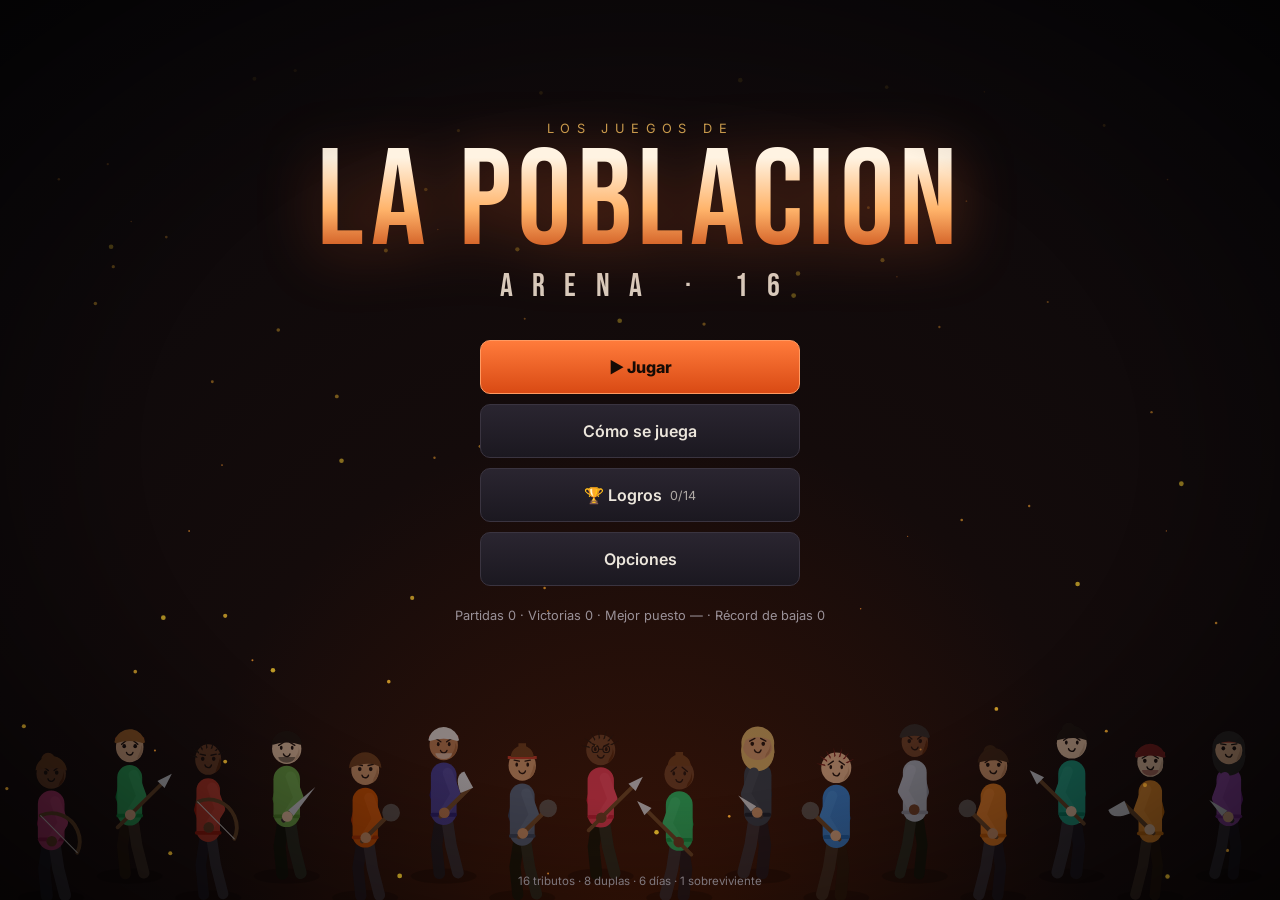
==== arena16-completo.html @ b7054931 "Globos de diálogo en combate, manchas en el piso, estadísticas de daño, ajuste de dificultad Co-Auth" ====
<!doctype html>
<html lang="es">
<head>
<meta charset="utf-8">
<meta name="viewport" content="width=device-width,initial-scale=1,maximum-scale=1,user-scalable=no">
<meta name="theme-color" content="#0b0a0d">
<title>La Población · Arena 16</title>
<link rel="preconnect" href="https://fonts.googleapis.com">
<link href="https://fonts.googleapis.com/css2?family=Bebas+Neue&family=Inter:wght@400;600;800&display=swap" rel="stylesheet">
<style>:root{--bg:#0b0a0d;--panel:#15131a;--panel2:#1d1a23;--line:#2c2833;--txt:#ece6dc;--mut:#9a9198;--ember:#ff6a2b;--gold:#e8b65a;--red:#e2403a;--green:#4ec27a;--blue:#4aa3ff;--purple:#a879ff;--r:14px}
*{box-sizing:border-box;margin:0;padding:0;-webkit-tap-highlight-color:transparent}
html,body{height:100%;background:var(--bg);color:var(--txt);font-family:Inter,system-ui,sans-serif;overflow:hidden;user-select:none}
#bg{position:fixed;inset:0;width:100%;height:100%;z-index:0}
#app{position:fixed;inset:0;z-index:1;overflow:auto}
body:after{content:"";position:fixed;inset:0;pointer-events:none;z-index:50;background:radial-gradient(ellipse at center,transparent 55%,rgba(0,0,0,.6));}
h1,h2,h3,.disp{font-family:"Bebas Neue",Impact,sans-serif;letter-spacing:.04em;font-weight:400}
button{font:inherit;color:var(--txt);cursor:pointer;border:0;background:none}
.btn{position:relative;display:inline-flex;align-items:center;justify-content:center;gap:.5em;padding:.85em 1.4em;border-radius:10px;background:linear-gradient(180deg,#2a2530,#1b1820);border:1px solid #3a3440;font-weight:600;transition:transform .12s,border-color .2s,background .2s,box-shadow .2s;color:var(--txt)}
.btn:hover{border-color:var(--ember);box-shadow:0 0 0 1px var(--ember) inset,0 6px 24px -8px rgba(255,106,43,.6);transform:translateY(-1px)}
.btn:active{transform:translateY(1px) scale(.98)}
.btn.primary{background:linear-gradient(180deg,#ff7b3b,#d94a14);border-color:#ff9a62;color:#160b05;font-weight:800}
.btn.primary:hover{box-shadow:0 8px 30px -6px rgba(255,106,43,.8)}
.btn.ghost{background:transparent}
.btn.danger{background:linear-gradient(180deg,#a0221d,#6b1210);border-color:#d0453f}
.btn:disabled{opacity:.35;pointer-events:none}
.btn small{opacity:.7;font-weight:400;font-size:.78em}
.screen{position:relative;z-index:1;min-height:100%;display:flex;flex-direction:column;align-items:center;justify-content:center;padding:24px 16px;animation:fadeIn .5s ease}
@keyframes fadeIn{from{opacity:0;transform:translateY(8px)}to{opacity:1;transform:none}}
@keyframes pop{0%{transform:scale(.6);opacity:0}70%{transform:scale(1.06)}100%{transform:scale(1);opacity:1}}
@keyframes pulse{0%,100%{opacity:1}50%{opacity:.45}}
@keyframes shake{0%,100%{transform:none}20%{transform:translate(-6px,3px)}40%{transform:translate(5px,-4px)}60%{transform:translate(-4px,2px)}80%{transform:translate(3px,-2px)}}
.shake{animation:shake .35s}
/* title */
.logo{text-align:center;margin-bottom:34px}
.logo .kicker{font-size:.8rem;letter-spacing:.5em;color:var(--gold);text-transform:uppercase;margin-bottom:10px;opacity:.85}
.logo h1{font-size:clamp(3.4rem,13vw,8.5rem);line-height:.85;background:linear-gradient(180deg,#fff3e2 10%,#ffb46b 55%,#c2410c);-webkit-background-clip:text;background-clip:text;color:transparent;filter:drop-shadow(0 6px 30px rgba(255,106,43,.35))}
.logo .sub{font-family:"Bebas Neue";font-size:clamp(1.3rem,4vw,2rem);letter-spacing:.6em;color:#d8cbbd;margin-top:6px;padding-left:.6em}
.menu{display:flex;flex-direction:column;gap:10px;width:min(320px,100%)}
.menu .btn{width:100%;padding:1em}
.foot{position:fixed;bottom:12px;left:0;right:0;text-align:center;font-size:.72rem;color:var(--mut);z-index:2;pointer-events:none}
/* panels */
.card{background:linear-gradient(180deg,rgba(29,26,35,.94),rgba(17,15,21,.96));border:1px solid var(--line);border-radius:var(--r);box-shadow:0 20px 60px -20px #000}
.wrap{width:min(1180px,100%)}
.title-row{display:flex;align-items:end;justify-content:space-between;gap:12px;flex-wrap:wrap;margin-bottom:16px}
.title-row h2{font-size:clamp(2rem,6vw,3.2rem);line-height:1}
.mut{color:var(--mut)}
.tag{display:inline-block;font-size:.7rem;font-weight:800;letter-spacing:.08em;text-transform:uppercase;padding:.25em .6em;border-radius:6px;background:#2a2430;color:var(--gold)}
/* select grid */
.grid16{display:grid;grid-template-columns:repeat(auto-fill,minmax(118px,1fr));gap:10px}
.tcard{position:relative;padding:10px 8px 10px;border-radius:12px;background:var(--panel);border:1px solid var(--line);text-align:center;transition:.2s;cursor:pointer}
.tcard img{width:84px;height:84px;display:block;margin:0 auto 6px;border-radius:50%;background:#0f0d12;border:2px solid #2d2833}
.tcard .nm{font-family:"Bebas Neue";font-size:1.45rem;letter-spacing:.06em;line-height:1}
.tcard .pk{font-size:.68rem;color:var(--mut);margin-top:2px}
.tcard:hover{border-color:#5a4f63;transform:translateY(-2px)}
.tcard.sel{border-color:var(--ember);box-shadow:0 0 0 2px var(--ember),0 10px 30px -10px var(--ember)}
.tcard.sel img{border-color:var(--ember)}
.tcard.comp{border-color:var(--blue);box-shadow:0 0 0 2px var(--blue)}
.tcard.comp img{border-color:var(--blue)}
.tcard .badge{position:absolute;top:6px;left:6px;font-size:.6rem;font-weight:800;padding:.2em .5em;border-radius:5px}
.detail{display:grid;grid-template-columns:120px 1fr;gap:16px;padding:16px;align-items:center}
.detail img{width:120px;height:120px;border-radius:16px;background:#0f0d12}
.stat{display:grid;grid-template-columns:62px 1fr 22px;align-items:center;gap:8px;font-size:.75rem;margin:3px 0}
.stat .bar{height:7px;border-radius:4px;background:#26212b;overflow:hidden}
.stat .bar i{display:block;height:100%;background:linear-gradient(90deg,var(--ember),var(--gold));border-radius:4px}
.selbar{position:sticky;bottom:0;margin-top:16px;padding:12px;display:flex;gap:10px;align-items:center;justify-content:space-between;flex-wrap:wrap}
/* draw */
.pairs{display:grid;grid-template-columns:repeat(auto-fill,minmax(210px,1fr));gap:12px}
.pair{display:flex;align-items:center;gap:10px;padding:12px;border-radius:12px;background:var(--panel);border:1px solid var(--line);animation:pop .45s both}
.pair img{width:48px;height:48px;border-radius:50%}
.pair .dn{font-family:"Bebas Neue";font-size:1.1rem;color:var(--gold);letter-spacing:.1em}
.pair.me{border-color:var(--ember);box-shadow:0 0 30px -10px var(--ember)}
/* hud */
.game{display:grid;grid-template-columns:1fr 360px;grid-template-rows:auto 1fr;gap:12px;padding:12px;height:100%;max-width:1400px;margin:0 auto}
.topbar{grid-column:1/-1;display:flex;align-items:center;gap:14px;padding:10px 16px;flex-wrap:wrap}
.topbar .day{font-family:"Bebas Neue";font-size:2rem;line-height:1}
.topbar .ph{font-size:.8rem;color:var(--gold);letter-spacing:.2em;text-transform:uppercase}
.chip{display:flex;align-items:center;gap:6px;padding:6px 10px;border-radius:999px;background:#211d26;border:1px solid var(--line);font-size:.82rem;font-weight:600}
.spacer{flex:1}
.mapwrap{position:relative;min-height:320px;overflow:hidden;padding:0}
.mapwrap canvas{width:100%;height:100%;display:block}
.side{display:flex;flex-direction:column;gap:12px;min-height:0;overflow:auto}
.who{display:grid;grid-template-columns:56px 1fr;gap:10px;padding:10px;align-items:center}
.who img{width:56px;height:56px;border-radius:12px;background:#0f0d12}
.who .n{font-family:"Bebas Neue";font-size:1.35rem;line-height:1;display:flex;gap:8px;align-items:center}
.meter{height:8px;border-radius:5px;background:#26212b;overflow:hidden;margin-top:5px;position:relative}
.meter i{display:block;height:100%;transition:width .5s}
.meter.hp i{background:linear-gradient(90deg,#c62b25,#ff5d4a)}
.meter.hu i{background:linear-gradient(90deg,#b07a16,#ffc94a)}
.meter.lo i{background:linear-gradient(90deg,#2266aa,#5ab8ff)}
.ml{display:flex;justify-content:space-between;font-size:.66rem;color:var(--mut);margin-top:4px}
.dead{filter:grayscale(1);opacity:.55}
.inv{display:grid;grid-template-columns:repeat(4,1fr);gap:6px;padding:10px}
.slot{aspect-ratio:1;border-radius:10px;background:#1a171f;border:1px dashed #332d39;display:flex;align-items:center;justify-content:center;font-size:1.5rem;position:relative;cursor:pointer;transition:.15s}
.slot.f{border-style:solid;border-color:#3c3444;background:#221e28}
.slot.f:hover{border-color:var(--gold)}
.slot .q{position:absolute;bottom:2px;right:5px;font-size:.6rem;font-weight:800}
.acts{display:grid;grid-template-columns:1fr 1fr;gap:8px;padding:10px}
.acts .btn{padding:.75em .5em;flex-direction:column;gap:2px;font-size:.88rem}
.acts .btn .ic{font-size:1.25rem}
.log{padding:10px 12px;font-size:.8rem;line-height:1.5;max-height:200px;overflow:auto}
.log p{padding:3px 0;border-bottom:1px solid #221e27;animation:fadeIn .4s}
.log b{color:var(--gold)}
.log .k{color:var(--red)}
.sectitle{font-size:.68rem;font-weight:800;letter-spacing:.14em;text-transform:uppercase;color:var(--mut);padding:10px 12px 0}
/* modal */
.modal{position:fixed;inset:0;z-index:30;display:flex;align-items:center;justify-content:center;padding:16px;background:rgba(5,4,7,.72);backdrop-filter:blur(4px);animation:fadeIn .25s}
.scene{width:min(620px,100%);max-height:100%;overflow:auto;animation:pop .35s}
.scene canvas{width:100%;height:170px;display:block;border-radius:var(--r) var(--r) 0 0}
.scene .bd{padding:18px 20px 20px}
.scene h3{font-size:2rem;line-height:1;margin-bottom:8px}
.scene p{line-height:1.6;color:#d9d0c6;margin-bottom:12px}
.opts{display:flex;flex-direction:column;gap:8px;margin-top:6px}
.opts .btn{justify-content:space-between;text-align:left;width:100%}
.res{padding:12px 14px;border-radius:10px;background:#0f0d12;border-left:3px solid var(--gold);margin:6px 0 12px;line-height:1.55}
.res.bad{border-color:var(--red)}.res.good{border-color:var(--green)}
/* combat */
.combat{position:fixed;inset:0;z-index:20;display:flex;flex-direction:column;background:#000}
.combat canvas{flex:1;width:100%;min-height:0;display:block}
.cbar{padding:10px 12px 14px;background:linear-gradient(180deg,#120f16,#0a090c);border-top:1px solid var(--line)}
.cbar .row{display:flex;gap:8px;flex-wrap:wrap;justify-content:center}
.cbar .btn{min-width:108px;flex-direction:column;gap:1px;padding:.6em .8em}
.cbar .btn .ic{font-size:1.15rem}
.cmsg{text-align:center;min-height:1.5em;font-size:.95rem;margin-bottom:8px;color:#e8dccf}
.targets{display:flex;gap:6px;justify-content:center;margin-bottom:8px;flex-wrap:wrap}
.targets .btn{min-width:0;padding:.4em .9em;flex-direction:row;font-size:.8rem}
.targets .btn.on{border-color:var(--red);box-shadow:0 0 0 1px var(--red) inset}
/* night */
.night{text-align:center}
.night h2{font-size:clamp(2.4rem,8vw,4.5rem)}
.fallen{display:flex;flex-wrap:wrap;gap:16px;justify-content:center;margin:26px 0}
.fallen div{animation:pop .6s both;text-align:center}
.fallen img{width:92px;height:92px;border-radius:50%;filter:grayscale(.9) brightness(1.1) drop-shadow(0 0 18px rgba(170,200,255,.55));opacity:.92}
.fallen span{display:block;font-family:"Bebas Neue";font-size:1.3rem;letter-spacing:.1em;margin-top:4px;color:#cdd8ff}
/* end */
.endbig{font-size:clamp(3rem,12vw,7rem);line-height:.9;text-align:center}
.stats{display:grid;grid-template-columns:repeat(auto-fit,minmax(130px,1fr));gap:10px;margin:20px 0}
.stats div{padding:14px;border-radius:12px;background:var(--panel);border:1px solid var(--line);text-align:center}
.stats b{display:block;font-family:"Bebas Neue";font-size:2.2rem;line-height:1;color:var(--gold)}
.stats span{font-size:.72rem;color:var(--mut);text-transform:uppercase;letter-spacing:.1em}
.timeline{max-height:220px;overflow:auto;padding:12px 16px;font-size:.85rem;line-height:1.6}
#toast{position:fixed;left:50%;top:18px;transform:translateX(-50%);z-index:60;display:flex;flex-direction:column;gap:6px;align-items:center;pointer-events:none}
#toast div{padding:10px 16px;border-radius:10px;background:#1f1b24;border:1px solid var(--gold);font-size:.88rem;font-weight:600;animation:pop .3s;box-shadow:0 10px 40px -10px #000}
#fx-flash{position:fixed;inset:0;pointer-events:none;z-index:55;background:#fff;opacity:0;transition:opacity .4s}
.range{width:100%;accent-color:var(--ember)}
.opt-row{display:flex;justify-content:space-between;align-items:center;gap:12px;padding:10px 0;border-bottom:1px solid var(--line)}
.howto{line-height:1.65;color:#d6ccc2;font-size:.92rem}
.howto h3{color:var(--gold);font-size:1.4rem;margin:14px 0 4px}
.tip{position:fixed;z-index:70;max-width:240px;padding:9px 11px;border-radius:9px;background:#0d0b10;border:1px solid #3d3545;font-size:.78rem;line-height:1.45;pointer-events:none}
@media (max-width:900px){
 html,body{overflow:auto}
 .game{grid-template-columns:1fr;grid-template-rows:auto auto auto;height:auto}
 .mapwrap{height:52vh;min-height:280px}
 .side{overflow:visible}
 .detail{grid-template-columns:84px 1fr}.detail img{width:84px;height:84px}
 .grid16{grid-template-columns:repeat(4,1fr);gap:6px}
 .tcard{padding:6px 2px}.tcard img{width:58px;height:58px}.tcard .nm{font-size:1.1rem}.tcard .pk{display:none}
 .cbar .row{flex-wrap:nowrap;gap:5px}.cbar .btn{min-width:0;flex:1;font-size:.7rem;padding:.55em .2em}.cbar .btn small{font-size:.62rem}
}

.vs{position:absolute;inset:0;display:flex;align-items:center;justify-content:center;gap:4vw;background:radial-gradient(ellipse,rgba(60,10,0,.85),rgba(0,0,0,.92));z-index:5;transition:opacity .45s}
.vs.out{opacity:0}
.vs-side{display:flex;gap:10px}.vs-side img{width:clamp(70px,14vw,150px);height:clamp(70px,14vw,150px);border-radius:50%;border:4px solid var(--gold);box-shadow:0 0 40px -6px var(--ember)}
.vs-side.r img{border-color:var(--red)}
.vs-side.l{animation:slideL .5s cubic-bezier(.2,1.4,.4,1) both}.vs-side.r{animation:slideR .5s cubic-bezier(.2,1.4,.4,1) both}
.vs-mid{font-size:clamp(2.4rem,9vw,6rem);color:#fff;text-shadow:0 0 30px var(--ember);animation:pop .5s .2s both;text-align:center;line-height:.9}
@keyframes slideL{from{transform:translateX(-60vw)}to{transform:none}}@keyframes slideR{from{transform:translateX(60vw)}to{transform:none}}
#lineup{position:fixed;left:0;right:0;bottom:0;width:100%;height:24vh;pointer-events:none;z-index:0;opacity:.55}
.achs{display:grid;grid-template-columns:repeat(auto-fill,minmax(220px,1fr));gap:10px}
.ach{display:flex;gap:10px;align-items:center;padding:12px;border-radius:12px;background:var(--panel);border:1px solid var(--line)}
.ach .i{font-size:1.8rem}.ach.off{opacity:.38;filter:grayscale(1)}
@media (max-width:900px){.vs{flex-direction:column;gap:12px}}

.w{opacity:0;animation:wIn .35s forwards;display:inline-block}
@keyframes wIn{from{opacity:0;transform:translateY(4px);filter:blur(3px)}to{opacity:1;transform:none;filter:none}}
</style>
</head>
<body>
<canvas id="bg"></canvas>
<div id="app"></div>
<div id="toast"></div>
<div id="fx-flash"></div>
<script>// ===== Audio: todo sintetizado con WebAudio =====
const Snd = (() => {
  let ac, master, musG, sfxG, noiseBuf, mode = 'none', timer, step = 0, nextT = 0;
  const vol = { music: 0.5, sfx: 0.8 };
  function init() {
    if (ac) { if (ac.state === 'suspended') ac.resume(); return; }
    try { ac = new (window.AudioContext || window.webkitAudioContext)(); } catch (e) { return; }
    master = ac.createGain(); master.gain.value = 0.9;
    const comp = ac.createDynamicsCompressor(); master.connect(comp); comp.connect(ac.destination);
    musG = ac.createGain(); sfxG = ac.createGain(); musG.connect(master); sfxG.connect(master);
    setVol(vol.music, vol.sfx);
    noiseBuf = ac.createBuffer(1, ac.sampleRate * 1.5, ac.sampleRate);
    const d = noiseBuf.getChannelData(0); for (let i = 0; i < d.length; i++) d[i] = Math.random() * 2 - 1;
    timer = setInterval(sched, 60);
  }
  function setVol(m, s) { vol.music = m; vol.sfx = s; if (musG) { musG.gain.value = m * 0.55; sfxG.gain.value = s; } }
  function env(g, t, a, d, peak) { g.gain.setValueAtTime(0.0001, t); g.gain.exponentialRampToValueAtTime(peak, t + a); g.gain.exponentialRampToValueAtTime(0.0001, t + a + d); }
  function osc(type, f, t, a, d, peak, dest, fEnd) {
    const o = ac.createOscillator(), g = ac.createGain(); o.type = type; o.frequency.setValueAtTime(f, t);
    if (fEnd) o.frequency.exponentialRampToValueAtTime(fEnd, t + a + d);
    env(g, t, a, d, peak); o.connect(g); g.connect(dest || sfxG); o.start(t); o.stop(t + a + d + 0.05);
  }
  function noise(t, d, peak, ftype, f, dest, q) {
    const s = ac.createBufferSource(), g = ac.createGain(), fl = ac.createBiquadFilter();
    s.buffer = noiseBuf; fl.type = ftype || 'lowpass'; fl.frequency.value = f || 1200; fl.Q.value = q || 1;
    env(g, t, 0.005, d, peak); s.connect(fl); fl.connect(g); g.connect(dest || sfxG); s.start(t); s.stop(t + d + 0.1);
  }
  const fx = {
    click: t => osc('triangle', 660, t, .002, .06, .15),
    hover: t => osc('sine', 980, t, .002, .03, .04),
    swing: t => noise(t, .16, .35, 'bandpass', 1800, 0, 2),
    hit: t => { noise(t, .12, .7, 'lowpass', 900); osc('square', 140, t, .002, .12, .25, 0, 50); },
    crit: t => { noise(t, .2, .9, 'lowpass', 1400); osc('sawtooth', 220, t, .002, .25, .3, 0, 40); osc('triangle', 1300, t + .02, .002, .2, .15, 0, 600); },
    miss: t => noise(t, .2, .18, 'highpass', 3000),
    block: t => { osc('square', 900, t, .001, .1, .15, 0, 500); osc('triangle', 1800, t, .001, .2, .08); },
    throwk: t => noise(t, .25, .3, 'bandpass', 2600, 0, 6),
    heal: t => [523, 659, 784, 1046].forEach((f, i) => osc('sine', f, t + i * .07, .01, .3, .14)),
    pick: t => [880, 1320].forEach((f, i) => osc('triangle', f, t + i * .06, .005, .12, .14)),
    bad: t => [300, 220].forEach((f, i) => osc('sawtooth', f, t + i * .12, .01, .25, .1)),
    cannon: t => { noise(t, 1.6, 1, 'lowpass', 220); osc('sine', 70, t, .005, 1.4, .9, 0, 28); },
    gong: t => [110, 165, 221, 330].forEach(f => osc('sine', f, t, .01, 3, .18)),
    step: t => noise(t, .07, .18, 'lowpass', 500),
    smoke: t => noise(t, 1, .4, 'bandpass', 700, 0, .5),
    betray: t => { [440, 415, 392, 370].forEach((f, i) => osc('sawtooth', f, t + i * .18, .02, .4, .09)); noise(t, .5, .3, 'lowpass', 300); },
    win: t => [392, 494, 587, 784, 988].forEach((f, i) => osc('triangle', f, t + i * .12, .01, .7, .16)),
    lose: t => [392, 349, 311, 262].forEach((f, i) => osc('triangle', f, t + i * .25, .02, .8, .14)),
    drop: t => { osc('sine', 1200, t, .01, .9, .1, 0, 300); setTimeout(() => play('pick'), 900); },
    tick: t => osc('square', 1500, t, .001, .03, .05),
    death: t => { osc('sawtooth', 300, t, .01, .9, .2, 0, 40); noise(t, .6, .3, 'lowpass', 400); },
  };
  function play(n) { if (!ac || !fx[n]) return; try { fx[n](ac.currentTime + 0.01); } catch (e) {} }
  // --- música generativa ---
  const scales = { menu: [0, 3, 7, 10, 12, 15], map: [0, 2, 3, 7, 8, 12], combat: [0, 1, 3, 7, 8, 12] };
  function sched() {
    if (!ac || mode === 'none') return;
    const bpm = mode === 'combat' ? 128 : mode === 'menu' ? 70 : 84, spb = 60 / bpm / 2;
    if (nextT < ac.currentTime) nextT = ac.currentTime + 0.05;
    while (nextT < ac.currentTime + 0.25) {
      const t = nextT, s = step % 32, root = mode === 'combat' ? 55 : 49, sc = scales[mode] || scales.map, mf = n => root * Math.pow(2, n / 12);
      if (s % 16 === 0) { const ch = [0, 7, 12].map(n => mf(n + (step % 64 < 32 ? 0 : (mode === 'combat' ? -2 : 5)))); ch.forEach(f => { osc('sawtooth', f, t, 1.2, spb * 16, .045, musG); osc('sine', f / 2, t, .6, spb * 16, .07, musG); }); }
      if (mode === 'combat') {
        if (s % 4 === 0) { osc('sine', 120, t, .002, .25, .7, musG, 40); }
        if (s % 8 === 4) noise(t, .15, .35, 'bandpass', 1500, musG, 1);
        if (s % 2 === 1) noise(t, .04, .12, 'highpass', 7000, musG);
        if (s % 3 === 0) osc('square', mf(sc[(step * 5) % sc.length] + 12), t, .005, .12, .05, musG);
      } else if (mode === 'map') {
        if (s % 8 === 0) osc('sine', 90, t, .005, .5, .35, musG, 45);
        if (s % 16 === 10) noise(t, .25, .12, 'bandpass', 600, musG, 3);
        if (Math.random() < .22) osc('triangle', mf(sc[(Math.random() * sc.length) | 0] + 24), t, .02, .9, .035, musG);
      } else {
        if (Math.random() < .18) osc('sine', mf(sc[(Math.random() * sc.length) | 0] + 24), t, .05, 1.8, .04, musG);
        if (s === 0) osc('sine', 65, t, .01, 2.5, .25, musG, 50);
      }
      nextT += spb; step++;
    }
  }
  function music(m) { if (mode !== m) { mode = m; step = 0; } }
  return { init, play, music, setVol, vol };
})();

// ===== Datos: tributos, objetos, sectores =====
const PERKS = {
  tanque:   { n: 'Tanque', d: '+25 de vida máxima.' },
  halcon:   { n: 'Ojo de halcón', d: '+15% de probabilidad de crítico.' },
  carnicero:{ n: 'Carnicero', d: '+3 de daño en cada golpe.' },
  escurri:  { n: 'Escurridizo', d: '+15% de esquivar.' },
  cocinero: { n: 'Cocinero', d: 'La comida rinde el doble.' },
  medica:   { n: 'Médica', d: 'Botiquines y vendas curan +50%.' },
  carisma:  { n: 'Carisma', d: 'Ganás 50% más de audiencia.' },
  rastreo:  { n: 'Rastreadora', d: 'Ves cuántos tributos hay en los sectores vecinos.' },
  trampera: { n: 'Trampera', d: 'Empezás con una trampa y tus trampas pegan el doble.' },
  sigilo:   { n: 'Sigiloso', d: 'Te encuentran mucho menos y huir es más fácil.' },
  suerte:   { n: 'Suertudo', d: 'Mejor botín al explorar y en los patrocinios.' },
  estratega:{ n: 'Estratega', d: 'Siempre actuás primero en combate.' },
  berserk:  { n: 'Berserker', d: 'Con menos de 40% de vida pegás +50%.' },
  leal:     { n: 'Leal', d: 'Tu compañero confía más en vos: la lealtad casi no baja.' },
  resist:   { n: 'Resistente', d: 'El hambre baja a la mitad.' },
  arquero:  { n: 'Arquero', d: 'Empezás con un arco y apuntás mejor.' },
};
// fue, agi, ast, res (1-10)
const CHARS = [
  ['poto', 8, 4, 4, 9, 'tanque'], ['chani', 5, 7, 7, 5, 'halcon'], ['colo', 9, 5, 3, 7, 'carnicero'], ['nano', 4, 9, 6, 5, 'escurri'],
  ['tomba', 6, 5, 6, 7, 'cocinero'], ['macha', 4, 6, 8, 6, 'medica'], ['mema', 5, 6, 8, 5, 'carisma'], ['pola', 5, 7, 8, 5, 'rastreo'],
  ['appu', 6, 6, 7, 5, 'trampera'], ['chino', 5, 8, 7, 4, 'sigilo'], ['luqui', 5, 6, 6, 6, 'suerte'], ['ferna', 6, 6, 9, 4, 'estratega'],
  ['panti', 8, 6, 3, 6, 'berserk'], ['lucho', 6, 5, 6, 7, 'leal'], ['ledo', 6, 4, 5, 9, 'resist'], ['thiago', 5, 8, 6, 5, 'arquero'],
].map(([name, fue, agi, ast, res, perk], i) => ({ id: i, name, fue, agi, ast, res, perk }));

// objetos: w = arma (dmg bonus), c = consumible
const ITEMS = {
  cuchillo: { n: 'Cuchillo', ic: '🔪', w: 3, d: 'Arma rápida. +3 de daño.' },
  machete:  { n: 'Machete', ic: '🗡️', w: 5, d: 'Arma. +5 de daño.' },
  lanza:    { n: 'Lanza', ic: '🔱', w: 5, crit: 5, d: 'Arma. +5 de daño, +5% crítico.' },
  hacha:    { n: 'Hacha', ic: '🪓', w: 7, agi: -1, d: 'Arma pesada. +7 de daño, -1 agilidad.' },
  arco:     { n: 'Arco', ic: '🏹', w: 4, ranged: 1, d: 'Arma a distancia. +4 de daño y el primer golpe es gratis.' },
  maza:     { n: 'Maza', ic: '🔨', w: 6, stun: 1, d: 'Arma. +6 de daño y puede aturdir.' },
  botiquin: { n: 'Botiquín', ic: '🩹', c: 1, heal: 40, cmb: 1, map: 1, d: 'Cura 40 de vida.' },
  vendas:   { n: 'Vendas', ic: '🧻', c: 1, heal: 18, cmb: 1, map: 1, d: 'Cura 18 y frena el sangrado.' },
  racion:   { n: 'Ración', ic: '🥫', c: 1, food: 45, map: 1, d: 'Comida: +45 de saciedad y +6 de vida.' },
  agua:     { n: 'Agua', ic: '💧', c: 1, food: 20, map: 1, d: '+20 de saciedad y +2 de energía para el próximo combate.' },
  bayas:    { n: 'Bayas', ic: '🫐', c: 1, food: 25, map: 1, d: '+25 de saciedad. Algunas son venenosas...' },
  arroj:    { n: 'Cuchillo arrojadizo', ic: '🗡', c: 1, cmb: 1, d: 'Combate: 16 de daño a distancia, no se esquiva fácil.' },
  polvo:    { n: 'Polvo cegador', ic: '✨', c: 1, cmb: 1, d: 'Combate: ciega al enemigo 2 turnos (falla casi todo).' },
  escudo:   { n: 'Escudo', ic: '🛡️', c: 1, cmb: 1, d: 'Combate: bloquea los próximos 2 golpes a la mitad.' },
  humo:     { n: 'Bengala de humo', ic: '💨', c: 1, cmb: 1, d: 'Combate: escape garantizado.' },
  trampa:   { n: 'Trampa', ic: '🪤', c: 1, map: 1, d: 'Mapa: la armás en tu sector. El próximo que te encuentre arranca herido.' },
  veneno:   { n: 'Veneno', ic: '☠️', c: 1, cmb: 1, d: 'Unta tu arma: los próximos 3 golpes envenenan.' },
  bomba:    { n: 'Bomba casera', ic: '💣', c: 1, cmb: 1, d: 'Combate: 22 de daño a TODOS los enemigos.' },
};
const WEAPONS = Object.keys(ITEMS).filter(k => ITEMS[k].w);
const LOOT_COMMON = ['racion', 'agua', 'bayas', 'vendas', 'arroj', 'cuchillo'];
const LOOT_RARE = ['botiquin', 'polvo', 'escudo', 'humo', 'trampa', 'veneno', 'machete', 'lanza', 'arco', 'hacha', 'maza', 'bomba'];

// sectores: centro + anillo de 8
const SECTORS = [
  { n: 'La Cornucopia', b: 'corn', x: .5, y: .5, loot: 3, food: 0, danger: 3, d: 'El centro. Mucho botín y mucha sangre.' },
  { n: 'Bosque Negro', b: 'forest', x: .5, y: .1, loot: 1, food: 2, danger: 1, d: 'Árboles cerrados. Buena caza, poca visibilidad.' },
  { n: 'Las Sierras', b: 'mountain', x: .8, y: .2, loot: 1, food: 0, danger: 2, d: 'Roca, viento y caídas. Buen lugar para esconderse.' },
  { n: 'Río Turbio', b: 'river', x: .92, y: .5, loot: 1, food: 2, danger: 1, d: 'Agua y peces. Todos pasan por acá tarde o temprano.' },
  { n: 'El Pantano', b: 'swamp', x: .8, y: .8, loot: 1, food: 1, danger: 2, d: 'Barro hasta las rodillas. Cosas que pican.' },
  { n: 'Las Ruinas', b: 'ruins', x: .5, y: .9, loot: 2, food: 0, danger: 2, d: 'Un pueblo abandonado. Restos útiles entre los escombros.' },
  { n: 'La Pradera', b: 'field', x: .2, y: .8, loot: 1, food: 1, danger: 1, d: 'Campo abierto. Te ven venir de lejos.' },
  { n: 'Las Cuevas', b: 'cave', x: .08, y: .5, loot: 2, food: 0, danger: 2, d: 'Oscuras y frías. Refugio o trampa.' },
  { n: 'La Playa de Sal', b: 'beach', x: .2, y: .2, loot: 1, food: 1, danger: 1, d: 'Un lago salado y quieto. Demasiado quieto.' },
].map((s, i) => ({ ...s, id: i, adj: i === 0 ? [1, 2, 3, 4, 5, 6, 7, 8] : [0, ((i - 2 + 8) % 8) + 1, (i % 8) + 1] }));

const BIOME_COL = {
  corn: ['#3a2c1c', '#c9a14a', '#1a140c'], forest: ['#13261a', '#2f6b3b', '#0a140d'], mountain: ['#2a2a33', '#7d7f8f', '#141419'],
  river: ['#10263a', '#2f7bb3', '#0a1520'], swamp: ['#1d2416', '#58663a', '#10140b'], ruins: ['#2b2420', '#8a7461', '#16120f'],
  field: ['#2a2d14', '#9aa33e', '#14160a'], cave: ['#16131a', '#4a4058', '#0b090d'], beach: ['#2b2a26', '#d8cfb5', '#16150f'],
};
const HAZARDS = [
  { n: 'Niebla tóxica', ic: '☁️', dmg: 18, t: 'Una niebla verde baja de la nada. Arde en los pulmones.' },
  { n: 'Incendio', ic: '🔥', dmg: 22, t: 'El fuego corre más rápido que vos.' },
  { n: 'Jauría', ic: '🐺', dmg: 16, t: 'Perros enormes, criados para esto.' },
  { n: 'Inundación', ic: '🌊', dmg: 14, t: 'El agua sube sin aviso y arrastra todo.' },
];
const PHASES = ['Mañana', 'Tarde', 'Noche'];
const FEED_KILL = ['{a} le partió la cabeza a {b}', '{a} sorprendió a {b} por la espalda', '{a} y su compañero acorralaron a {b}', '{a} ganó un duelo brutal contra {b}', '{a} empujó a {b} por un barranco', '{a} le clavó una flecha a {b}', '{a} estranguló a {b} mientras dormía'];
const FEED_FLAVOR = ['{a} encontró agua limpia.', '{a} se lastimó un tobillo.', '{a} pasó la noche llorando.', '{a} y {b} discutieron a los gritos.', '{a} juntó bayas.', '{a} recibió un regalo de un patrocinador.', '{a} se esconde en un árbol.', '{a} afila un palo.'];

// ===== Arte procedural: retratos, luchadores, paisajes, partículas =====
const rnd = (a, b) => a + Math.random() * (b - a);
const ri = (a, b) => Math.floor(rnd(a, b + 1));
const pick = a => a[Math.floor(Math.random() * a.length)];
const clamp = (v, a, b) => Math.max(a, Math.min(b, v));
function seeded(str) { let h = 2166136261; for (const c of str) h = Math.imul(h ^ c.charCodeAt(0), 16777619); return () => { h += 0x6D2B79F5; let t = h; t = Math.imul(t ^ t >>> 15, t | 1); t ^= t + Math.imul(t ^ t >>> 7, t | 61); return ((t ^ t >>> 14) >>> 0) / 4294967296; }; }
const SKINS = ['#f2d0b1', '#e7b893', '#d29b72', '#b97d55', '#8d5a3b', '#6b4029'];
const HAIRS = ['#1b1512', '#3b2516', '#6b3e1f', '#a8692e', '#d9b36a', '#2a2a2a', '#7a1f1f', '#e0e0e0'];
const SHIRTS = ['#c0392b', '#2e86de', '#27ae60', '#8e44ad', '#e67e22', '#16a085', '#d35400', '#2c3e50', '#b33771', '#3b3b98', '#6ab04c', '#f0932b', '#4b6584', '#a5b1c2', '#eb3b5a', '#20bf6b'];
function lookOf(ch) {
  const r = seeded(ch.name + 'pob');
  return {
    skin: SKINS[Math.floor(r() * SKINS.length)], hair: HAIRS[Math.floor(r() * HAIRS.length)], hs: Math.floor(r() * 7),
    shirt: SHIRTS[ch.id % SHIRTS.length], pants: ['#2b2f3a', '#3a2f25', '#1f2a22', '#30303a'][Math.floor(r() * 4)],
    eye: r() < .5 ? 0 : 1, beard: r() < .25, acc: Math.floor(r() * 5), brow: r() * .3 - .15, h: 0.95 + r() * 0.12, w: 0.92 + r() * 0.16,
  };
}
function shade(hex, a) { const n = parseInt(hex.slice(1), 16); let r = n >> 16, g = n >> 8 & 255, b = n & 255; r = clamp(r + a, 0, 255); g = clamp(g + a, 0, 255); b = clamp(b + a, 0, 255); return `rgb(${r|0},${g|0},${b|0})`; }

function drawHair(c, L, x, y, R, back) {
  c.fillStyle = L.hair;
  const s = L.hs;
  if (back) { if (s === 3) { c.beginPath(); c.ellipse(x, y + R * .5, R * 1.08, R * 1.25, 0, 0, Math.PI * 2); c.fill(); } if (s === 6) { c.beginPath(); c.arc(x - R * .2, y - R * .9, R * .45, 0, Math.PI * 2); c.fill(); } return; }
  c.beginPath();
  if (s === 0) { c.arc(x, y - R * .15, R * 1.02, Math.PI * 1.05, Math.PI * 1.95); c.lineTo(x + R * .9, y - R * .25); c.quadraticCurveTo(x, y - R * .55, x - R * .9, y - R * .25); }
  else if (s === 1) { for (let i = 0; i < 7; i++) { const a = Math.PI * (1.05 + i * .13); c.moveTo(x + Math.cos(a) * R * .7, y + Math.sin(a) * R * .7); c.lineTo(x + Math.cos(a + .06) * R * 1.35, y + Math.sin(a + .06) * R * 1.35); c.lineTo(x + Math.cos(a + .14) * R * .8, y + Math.sin(a + .14) * R * .8); } }
  else if (s === 2) { c.arc(x, y - R * .1, R * 1.06, Math.PI * 1.0, Math.PI * 2.0); c.quadraticCurveTo(x + R * .4, y - R * .7, x - R * 1.06, y - R * .1); }
  else if (s === 3) { c.arc(x, y - R * .1, R * 1.08, Math.PI * .95, Math.PI * 2.05); c.lineTo(x + R * 1.1, y + R * .6); c.lineTo(x + R * .8, y - R * .3); c.quadraticCurveTo(x, y - R * .7, x - R * .8, y - R * .3); c.lineTo(x - R * 1.1, y + R * .6); }
  else if (s === 4) { c.arc(x, y - R * .55, R * .75, Math.PI, Math.PI * 2); c.rect(x - R * .25, y - R * 1.45, R * .5, R * .6); }
  else if (s === 5) { c.arc(x, y - R * .2, R * 1.0, Math.PI * 1.1, Math.PI * 1.9); c.quadraticCurveTo(x, y - R * .85, x - R * .8, y - R * .6); }
  else { c.arc(x, y - R * .12, R * 1.03, Math.PI * 1.02, Math.PI * 1.98); c.quadraticCurveTo(x + R * .2, y - R * .5, x - R * 1.0, y - R * .2); }
  c.fill();
}
function drawFace(c, L, x, y, R, mood) {
  // mood: 0 normal, 1 dolor, 2 muerto, 3 furia
  c.fillStyle = L.skin; c.beginPath(); c.ellipse(x, y, R * .92 * L.w, R, 0, 0, Math.PI * 2); c.fill();
  c.fillStyle = shade(L.skin, -25); c.beginPath(); c.ellipse(x + R * .25, y + R * .2, R * .6, R * .7, 0, -0.5, 1.2); c.fill();
  c.fillStyle = L.skin; c.beginPath(); c.ellipse(x - R * .05, y - R * .05, R * .8 * L.w, R * .88, 0, 0, Math.PI * 2); c.fill();
  const ey = y - R * .05, ex = R * .36;
  c.strokeStyle = '#1a1210'; c.fillStyle = '#1a1210'; c.lineWidth = Math.max(1, R * .1); c.lineCap = 'round';
  if (mood === 2) { [-1, 1].forEach(s => { c.beginPath(); c.moveTo(x + s * ex - R * .12, ey - R * .12); c.lineTo(x + s * ex + R * .12, ey + R * .12); c.moveTo(x + s * ex + R * .12, ey - R * .12); c.lineTo(x + s * ex - R * .12, ey + R * .12); c.stroke(); }); }
  else if (mood === 1) { [-1, 1].forEach(s => { c.beginPath(); c.moveTo(x + s * ex - R * .14, ey); c.lineTo(x + s * ex + R * .14, ey); c.stroke(); }); }
  else { [-1, 1].forEach(s => { c.beginPath(); c.ellipse(x + s * ex, ey, R * (L.eye ? .09 : .12), R * .14, 0, 0, Math.PI * 2); c.fill(); }); }
  c.lineWidth = Math.max(1, R * .09);
  [-1, 1].forEach(s => { c.beginPath(); const tilt = mood === 3 ? .18 * s : L.brow * s; c.moveTo(x + s * ex - R * .17, ey - R * .27 - tilt * R); c.lineTo(x + s * ex + R * .17, ey - R * .27 + tilt * R); c.stroke(); });
  c.beginPath();
  if (mood === 1 || mood === 3) { c.ellipse(x, y + R * .45, R * .18, R * .1, 0, 0, Math.PI * 2); c.fill(); }
  else if (mood === 2) { c.moveTo(x - R * .18, y + R * .48); c.lineTo(x + R * .18, y + R * .45); c.stroke(); }
  else { c.arc(x, y + R * .3, R * .22, .25, Math.PI - .25); c.stroke(); }
  if (L.beard && mood !== 2) { c.fillStyle = shade(L.hair, 10); c.globalAlpha = .55; c.beginPath(); c.ellipse(x, y + R * .55, R * .55, R * .38, 0, 0, Math.PI); c.fill(); c.globalAlpha = 1; }
  if (L.acc === 1) { c.strokeStyle = '#111'; c.lineWidth = R * .07; [-1, 1].forEach(s => { c.beginPath(); c.arc(x + s * ex, ey, R * .22, 0, Math.PI * 2); c.stroke(); }); c.beginPath(); c.moveTo(x - ex + R * .22, ey); c.lineTo(x + ex - R * .22, ey); c.stroke(); }
  if (L.acc === 2) { c.fillStyle = '#c0392b'; c.fillRect(x - R * .95, y - R * .62, R * 1.9, R * .2); }
}
const portraitCache = {};
function portrait(ch, size = 128, mood = 0) {
  const key = ch.id + '_' + size + '_' + mood; if (portraitCache[key]) return portraitCache[key];
  const cv = document.createElement('canvas'); cv.width = cv.height = size; const c = cv.getContext('2d'), L = lookOf(ch);
  const g = c.createRadialGradient(size / 2, size * .35, 4, size / 2, size / 2, size * .75); g.addColorStop(0, shade(L.shirt, -40)); g.addColorStop(1, '#0d0b10');
  c.fillStyle = g; c.fillRect(0, 0, size, size);
  const R = size * .26, x = size / 2, y = size * .45;
  drawHair(c, L, x, y, R, true);
  c.fillStyle = L.shirt; c.beginPath(); c.ellipse(x, size * 1.02, size * .42, size * .3, 0, Math.PI, 0); c.fill();
  c.fillStyle = shade(L.shirt, -30); c.beginPath(); c.moveTo(x - R * .4, size * .74); c.lineTo(x, size * .86); c.lineTo(x + R * .4, size * .74); c.fill();
  c.fillStyle = shade(L.skin, -15); c.fillRect(x - R * .3, y + R * .6, R * .6, R * .55);
  drawFace(c, L, x, y, R, mood); drawHair(c, L, x, y, R, false);
  return portraitCache[key] = cv.toDataURL();
}

// ---------- luchador articulado ----------
function limb(c, x1, y1, a1, l1, a2, l2, w, col) {
  const x2 = x1 + Math.sin(a1) * l1, y2 = y1 + Math.cos(a1) * l1, x3 = x2 + Math.sin(a1 + a2) * l2, y3 = y2 + Math.cos(a1 + a2) * l2;
  c.strokeStyle = col; c.lineWidth = w; c.lineCap = 'round'; c.lineJoin = 'round';
  c.beginPath(); c.moveTo(x1, y1); c.lineTo(x2, y2); c.lineTo(x3, y3); c.stroke(); return [x3, y3, Math.atan2(Math.cos(a1 + a2), Math.sin(a1 + a2))];
}
function drawWeapon(c, w, x, y, ang, s) {
  if (!w) return; c.save(); c.translate(x, y); c.rotate(ang); c.lineCap = 'round';
  const wood = '#6b4a2b', steel = '#d6dde5';
  if (w === 'arco') { c.strokeStyle = wood; c.lineWidth = 3 * s; c.beginPath(); c.arc(0, 0, 22 * s, -1.2, 1.2); c.stroke(); c.strokeStyle = '#ddd'; c.lineWidth = 1; c.beginPath(); c.moveTo(Math.cos(-1.2) * 22 * s, Math.sin(-1.2) * 22 * s); c.lineTo(Math.cos(1.2) * 22 * s, Math.sin(1.2) * 22 * s); c.stroke(); }
  else if (w === 'lanza') { c.strokeStyle = wood; c.lineWidth = 3 * s; c.beginPath(); c.moveTo(-14 * s, 0); c.lineTo(34 * s, 0); c.stroke(); c.fillStyle = steel; c.beginPath(); c.moveTo(34 * s, -4 * s); c.lineTo(46 * s, 0); c.lineTo(34 * s, 4 * s); c.fill(); }
  else if (w === 'hacha') { c.strokeStyle = wood; c.lineWidth = 3.5 * s; c.beginPath(); c.moveTo(-4 * s, 0); c.lineTo(28 * s, 0); c.stroke(); c.fillStyle = steel; c.beginPath(); c.moveTo(20 * s, -2 * s); c.quadraticCurveTo(26 * s, -16 * s, 34 * s, -12 * s); c.lineTo(30 * s, 2 * s); c.fill(); }
  else if (w === 'maza') { c.strokeStyle = wood; c.lineWidth = 3.5 * s; c.beginPath(); c.moveTo(-4 * s, 0); c.lineTo(24 * s, 0); c.stroke(); c.fillStyle = '#555'; c.beginPath(); c.arc(28 * s, 0, 7 * s, 0, 7); c.fill(); }
  else { const L = w === 'machete' ? 28 : 16; c.strokeStyle = '#333'; c.lineWidth = 4 * s; c.beginPath(); c.moveTo(-4 * s, 0); c.lineTo(4 * s, 0); c.stroke(); c.fillStyle = steel; c.beginPath(); c.moveTo(4 * s, -3 * s); c.lineTo((4 + L) * s, -1 * s); c.lineTo(4 * s, 3 * s); c.fill(); }
  c.restore();
}
// f: {x,y,dir,L,weapon,anim,at,hp,maxhp,flash,dead,deadT,scale,blind,shield,name}
function drawFighter(c, f, now) {
  const s = f.scale || 1, L = f.L, t = now / 1000, dir = f.dir;
  let bob = Math.sin(t * 3 + f.seed) * 1.5 * s, lean = 0, armA = .35, armB = -.9, legA = .15, legB = -.15, ox = 0, oy = 0, mood = f.hp < f.maxhp * .3 ? 1 : 0;
  const a = f.anim, p = a ? clamp((now - a.t0) / a.dur, 0, 1) : 0;
  if (a && p >= 1 && a.type !== 'dead') f.anim = null;
  if (a) {
    const k = Math.sin(p * Math.PI);
    if (a.type === 'atk') { ox = k * a.dist; armA = -1.9 * k + .3; armB = -.2; lean = .25 * k; mood = 3; legA = .5 * k; legB = -.4 * k; }
    else if (a.type === 'shoot') { armA = -1.4; armB = -.1; lean = -.05; mood = 3; }
    else if (a.type === 'hurt') { ox = -k * 14 * s; lean = -.3 * k; mood = 1; armA = .9 * k; }
    else if (a.type === 'guard') { armA = -1.2; armB = -1.6; lean = -.1; }
    else if (a.type === 'cast') { armA = -2.4 * k; armB = 0; oy = -k * 8; }
    else if (a.type === 'dodge') { ox = -Math.sin(p * Math.PI) * 30 * s; oy = -Math.sin(p * Math.PI) * 10; lean = -.4 * k; }
    else if (a.type === 'run') { ox = -p * 400 * s; legA = Math.sin(p * 30) * .8; legB = -legA; }
    else if (a.type === 'win') { armA = -2.8; armB = -.3; oy = -Math.abs(Math.sin(p * Math.PI * 4)) * 12; mood = 3; }
  }
  if (f.dead) {
    const dp = clamp((now - f.deadT) / 700, 0, 1);
    c.save(); c.globalAlpha = 1 - clamp((now - f.deadT - 2500) / 1500, 0, .55);
    c.translate(f.x, f.y); c.rotate(-dir * dp * Math.PI / 2); c.translate(-f.x, -f.y);
    bob = 0; mood = 2; armA = 1.2; armB = .3; legA = .3; legB = -.2;
  } else c.save();
  if (f.flash && now - f.flash < 140) c.filter = 'brightness(2.6) saturate(.3)';
  const x = f.x + ox * dir, y = f.y + oy;
  // sombra
  c.fillStyle = 'rgba(0,0,0,.35)'; c.beginPath(); c.ellipse(f.x + ox * dir, f.y + 2, 26 * s, 6 * s, 0, 0, 7); c.fill();
  const hip = [x, y - 44 * s * L.h + bob * .3], sh = [x + lean * 20 * s * dir, y - 82 * s * L.h + bob], head = [sh[0] + lean * 6 * dir, sh[1] - 18 * s];
  const lw = 9 * s * L.w, legL = 22 * s * L.h;
  // pierna y brazo traseros
  limb(c, hip[0] - 3 * dir, hip[1], legB * dir, legL, .25 * dir, legL, lw, shade(L.pants, -25));
  const back = limb(c, sh[0] - 4 * dir, sh[1] + 4 * s, (armB * .6 + .3) * dir, 18 * s, .6 * dir, 17 * s, 7.5 * s, shade(L.shirt, -35));
  c.fillStyle = shade(L.skin, -25); c.beginPath(); c.arc(back[0], back[1], 4 * s, 0, 7); c.fill();
  limb(c, hip[0] + 3 * dir, hip[1], legA * dir, legL, .1 * dir, legL, lw, L.pants);
  // torso
  c.strokeStyle = L.shirt; c.lineWidth = 20 * s * L.w; c.lineCap = 'round'; c.beginPath(); c.moveTo(hip[0], hip[1] - 4 * s); c.lineTo(sh[0], sh[1] + 6 * s); c.stroke();
  c.strokeStyle = shade(L.shirt, -30); c.lineWidth = 3 * s; c.beginPath(); c.moveTo(hip[0] - 9 * s, hip[1] - 2 * s); c.lineTo(hip[0] + 9 * s, hip[1] - 2 * s); c.stroke();
  // cabeza
  drawHair(c, L, head[0], head[1], 12 * s, true); drawFace(c, L, head[0], head[1], 12 * s, mood); drawHair(c, L, head[0], head[1], 12 * s, false);
  // brazo frontal + arma
  const hand = limb(c, sh[0] + 4 * dir, sh[1] + 4 * s, armA * dir, 18 * s, armB * dir, 17 * s, 8 * s, shade(L.shirt, 10));
  drawWeapon(c, f.weapon, hand[0], hand[1], hand[2] - 2.9 * dir, s);
  c.fillStyle = L.skin; c.beginPath(); c.arc(hand[0], hand[1], 4.2 * s, 0, 7); c.fill();
  // flash de golpe
  c.restore();
  if (f.bubble && now - f.bubble.t0 < 2200 && !f.dead) {
    const k = now - f.bubble.t0, a = k < 150 ? k / 150 : k > 1900 ? (2200 - k) / 300 : 1, fs = Math.round(12 * s);
    c.save(); c.globalAlpha = a; c.font = `700 ${fs}px Inter,sans-serif`; const tw = c.measureText(f.bubble.txt).width, bx = clamp(f.x - tw / 2 - 10, 4, c.canvas.width - tw - 24), by = f.y - 190 * s - (1 - a) * 8;
    c.fillStyle = '#fff'; c.beginPath(); c.roundRect ? c.roundRect(bx, by, tw + 20, fs + 14, 10) : c.rect(bx, by, tw + 20, fs + 14); c.fill();
    c.beginPath(); c.moveTo(f.x - 6, by + fs + 13); c.lineTo(f.x + 6, by + fs + 13); c.lineTo(f.x, by + fs + 22); c.fill();
    c.fillStyle = '#111'; c.textAlign = 'left'; c.fillText(f.bubble.txt, bx + 10, by + fs + 3); c.restore();
  }
  // estados
  if (!f.dead) {
    let ix = f.x - 14; c.font = `${14 * s}px sans-serif`; c.textAlign = 'center';
    if (f.blind > 0) { c.fillText('✨', ix, f.y - 128 * s); ix += 18; }
    if (f.shield > 0) { c.fillText('🛡️', ix, f.y - 128 * s); ix += 18; }
    if (f.poison > 0) { c.fillText('☠️', ix, f.y - 128 * s); ix += 18; }
    if (f.stun > 0) { c.fillText('💫', ix, f.y - 128 * s); ix += 18; }
    if (f.guard) { c.globalAlpha = .25 + Math.sin(t * 8) * .1; c.strokeStyle = '#7fc8ff'; c.lineWidth = 3; c.beginPath(); c.arc(f.x, f.y - 55 * s, 48 * s, 0, 7); c.stroke(); c.globalAlpha = 1; }
  }
}

// ---------- paisajes ----------
function paintBiome(c, W, H, b, opts = {}) {
  const [top, mid, low] = BIOME_COL[b] || BIOME_COL.field, r = seeded(b + (opts.seed || ''));
  const night = opts.night;
  const g = c.createLinearGradient(0, 0, 0, H);
  g.addColorStop(0, night ? '#05060d' : shade(top, 20)); g.addColorStop(.55, night ? '#121528' : shade(mid, -30)); g.addColorStop(1, low);
  c.fillStyle = g; c.fillRect(0, 0, W, H);
  if (night) { for (let i = 0; i < 80; i++) { c.fillStyle = `rgba(255,255,255,${r() * .7})`; c.fillRect(r() * W, r() * H * .6, 1.5, 1.5); } c.fillStyle = '#e8ecff'; c.beginPath(); c.arc(W * .82, H * .18, 18, 0, 7); c.fill(); }
  else { const sg = c.createRadialGradient(W * .75, H * .2, 5, W * .75, H * .2, H * .6); sg.addColorStop(0, 'rgba(255,220,160,.45)'); sg.addColorStop(1, 'rgba(255,220,160,0)'); c.fillStyle = sg; c.fillRect(0, 0, W, H); }
  const hz = H * .62;
  // capas de fondo
  for (let layer = 0; layer < 3; layer++) {
    const yb = hz + layer * H * .07, col = shade(mid, -55 + layer * 18 - (night ? 40 : 0));
    c.fillStyle = col; c.beginPath(); c.moveTo(0, H);
    for (let x = 0; x <= W + 20; x += 20) {
      let yy = yb;
      if (b === 'mountain') yy -= (Math.abs(Math.sin(x * .006 + layer * 2 + r() * .1)) * 130 + r() * 10) * (1 - layer * .3);
      else if (b === 'forest') yy -= 40 + Math.abs(Math.sin(x * .05 + layer)) * 50 + r() * 30;
      else if (b === 'ruins' || b === 'corn') yy -= (Math.floor(x / 60 + layer) % 3 === 0 ? 70 : 20) + r() * 8;
      else yy -= Math.sin(x * .01 + layer) * 18 + 10;
      c.lineTo(x, yy);
    }
    c.lineTo(W, H); c.fill();
  }
  if (b === 'forest') for (let i = 0; i < 14; i++) { const x = r() * W, hh = 90 + r() * 90; c.fillStyle = shade(mid, -70 - (night ? 30 : 0)); c.beginPath(); c.moveTo(x, hz + 30 - hh); c.lineTo(x - 28, hz + 30); c.lineTo(x + 28, hz + 30); c.fill(); }
  if (b === 'river' || b === 'beach' || b === 'swamp') { c.fillStyle = b === 'swamp' ? 'rgba(80,100,50,.6)' : 'rgba(90,160,220,.35)'; c.fillRect(0, hz + H * .1, W, H * .1); }
  if (b === 'corn') { c.fillStyle = shade('#c9a14a', night ? -80 : -20); c.beginPath(); c.moveTo(W * .35, hz + 25); c.quadraticCurveTo(W * .5, hz - 90, W * .68, hz - 30); c.lineTo(W * .64, hz + 25); c.fill(); }
  if (b === 'cave') { c.fillStyle = '#050407'; c.beginPath(); c.ellipse(W * .5, hz + 10, W * .18, H * .2, 0, Math.PI, 0); c.fill(); }
  // suelo
  const gg = c.createLinearGradient(0, hz + H * .12, 0, H); gg.addColorStop(0, shade(low, 30)); gg.addColorStop(1, shade(low, -10));
  c.fillStyle = gg; c.fillRect(0, hz + H * .18, W, H);
  // niebla
  c.fillStyle = night ? 'rgba(30,40,80,.18)' : 'rgba(255,240,220,.06)'; c.fillRect(0, hz - 30, W, 80);
}

// ---------- partículas ----------
const Parts = {
  list: [],
  burst(x, y, n, col, sp = 4, life = 700, g = .25, size = 3) { for (let i = 0; i < n; i++) this.list.push({ x, y, vx: rnd(-sp, sp), vy: rnd(-sp * 1.3, sp * .4), col, life, t0: performance.now(), g, size: rnd(size * .5, size * 1.4) }); },
  text(x, y, txt, col, big) { this.list.push({ x, y, vx: rnd(-.6, .6), vy: -2.2, txt, col, life: 1100, t0: performance.now(), g: .04, size: big ? 34 : 22 }); },
  draw(c, now) {
    this.list = this.list.filter(p => now - p.t0 < p.life);
    for (const p of this.list) {
      p.x += p.vx; p.y += p.vy; p.vy += p.g; const a = 1 - (now - p.t0) / p.life;
      c.globalAlpha = clamp(a * 1.4, 0, 1);
      if (p.txt) { c.font = `800 ${p.size}px Inter,sans-serif`; c.textAlign = 'center'; c.lineWidth = 4; c.strokeStyle = 'rgba(0,0,0,.8)'; c.strokeText(p.txt, p.x, p.y); c.fillStyle = p.col; c.fillText(p.txt, p.x, p.y); }
      else { c.fillStyle = p.col; c.beginPath(); c.arc(p.x, p.y, p.size * a + .4, 0, 7); c.fill(); }
    }
    c.globalAlpha = 1;
  },
};

// ---------- fondo animado de menú (brasas) ----------
const BG = (() => {
  const cv = document.getElementById('bg'), c = cv.getContext('2d'); let W, H, embers = [], on = true;
  function rs() { W = cv.width = innerWidth * devicePixelRatio; H = cv.height = innerHeight * devicePixelRatio; }
  addEventListener('resize', rs); rs();
  for (let i = 0; i < 90; i++) embers.push({ x: Math.random(), y: Math.random(), s: rnd(.5, 2.4), v: rnd(.0004, .0016), w: rnd(0, 6) });
  function loop(now) {
    requestAnimationFrame(loop); if (!on) return;
    const g = c.createRadialGradient(W * .5, H * 1.1, 10, W * .5, H * .8, H * 1.1); g.addColorStop(0, '#3a1406'); g.addColorStop(.45, '#140b0b'); g.addColorStop(1, '#09080b');
    c.fillStyle = g; c.fillRect(0, 0, W, H);
    for (const e of embers) {
      e.y -= e.v; if (e.y < -.05) { e.y = 1.05; e.x = Math.random(); }
      const x = (e.x + Math.sin(now / 1500 + e.w) * .01) * W, y = e.y * H, a = clamp(e.y * 1.2, 0, 1);
      c.fillStyle = `rgba(255,${120 + e.s * 40 | 0},50,${a * .8})`; c.beginPath(); c.arc(x, y, e.s * devicePixelRatio, 0, 7); c.fill();
    }
  }
  requestAnimationFrame(loop);
  return { set: v => { on = v; cv.style.display = v ? 'block' : 'none'; } };
})();

// ===== UI: helpers de pantalla, modales, escenas =====
const $ = s => document.querySelector(s);
const app = $('#app');
const Opt = { speed: 1, music: .5, sfx: .8, diff: .9 };
try { Object.assign(Opt, JSON.parse(localStorage.getItem('pob_opt') || '{}')); } catch (e) {}
const saveOpt = () => { try { localStorage.setItem('pob_opt', JSON.stringify(Opt)); } catch (e) {} };
const sleep = ms => new Promise(r => setTimeout(r, ms / Opt.speed));
const esc = s => String(s).replace(/[&<>"]/g, m => ({ '&': '&amp;', '<': '&lt;', '>': '&gt;', '"': '&quot;' }[m]));
const cap = s => s.charAt(0).toUpperCase() + s.slice(1);
function view(html) { app.innerHTML = html; app.scrollTop = 0; bindSfx(app); }
function bindSfx(root) { root.querySelectorAll('.btn,.tcard,.slot').forEach(b => { b.addEventListener('pointerenter', () => Snd.play('hover')); b.addEventListener('click', () => Snd.play('click')); }); }
function toast(msg, ms = 2600) { const d = document.createElement('div'); d.innerHTML = msg; $('#toast').appendChild(d); setTimeout(() => d.remove(), ms); }
function flash(col = '#fff', a = .6) { const f = $('#fx-flash'); f.style.background = col; f.style.transition = 'none'; f.style.opacity = a; requestAnimationFrame(() => { f.style.transition = 'opacity .5s'; f.style.opacity = 0; }); }
function shakeEl(el) { el = el || app; el.classList.remove('shake'); void el.offsetWidth; el.classList.add('shake'); }
let tipEl;
function tipOn(el, html) {
  el.addEventListener('pointerenter', e => { tipEl = document.createElement('div'); tipEl.className = 'tip'; tipEl.innerHTML = html; document.body.appendChild(tipEl); moveTip(e); });
  el.addEventListener('pointermove', moveTip); el.addEventListener('pointerleave', () => { tipEl && tipEl.remove(); tipEl = null; });
}
function moveTip(e) { if (!tipEl) return; tipEl.style.left = Math.min(e.clientX + 14, innerWidth - 250) + 'px'; tipEl.style.top = Math.min(e.clientY + 14, innerHeight - 120) + 'px'; }
function killTip() { tipEl && tipEl.remove(); tipEl = null; }

// --- Modal de escena: header pintado + texto + opciones. Devuelve índice elegido ---
function sceneHead(cv, biome, faces, night) {
  const W = cv.width = 620 * 2, H = cv.height = 170 * 2, c = cv.getContext('2d');
  paintBiome(c, W, H, biome || 'field', { night, seed: 'm' });
  (faces || []).forEach((t, i, a) => {
    const img = new Image(); img.onload = () => { const s = 150, x = W / 2 + (i - (a.length - 1) / 2) * (s + 24) - s / 2, y = H - s - 22; c.save(); c.beginPath(); c.arc(x + s / 2, y + s / 2, s / 2, 0, 7); c.clip(); c.drawImage(img, x, y, s, s); c.restore(); c.strokeStyle = t.enemy ? '#e2403a' : '#e8b65a'; c.lineWidth = 6; c.beginPath(); c.arc(x + s / 2, y + s / 2, s / 2, 0, 7); c.stroke(); };
    img.src = portrait(t.ch || t, 160, t.alive === false ? 2 : 0);
  });
  const g = c.createLinearGradient(0, H * .6, 0, H); g.addColorStop(0, 'rgba(21,19,26,0)'); g.addColorStop(1, 'rgba(21,19,26,1)'); c.fillStyle = g; c.fillRect(0, 0, W, H);
}
function ask(cfg) {
  return new Promise(res => {
    const m = document.createElement('div'); m.className = 'modal';
    m.innerHTML = `<div class="card scene"><canvas></canvas><div class="bd">${cfg.tag ? `<span class="tag">${cfg.tag}</span>` : ''}<h3>${cfg.title}</h3><p class="tx">${cfg.text}</p><div class="opts">${(cfg.opts || []).map((o, i) => `<button class="btn ${o.cls || ''}" data-i="${i}" ${o.disabled ? 'disabled' : ''}><span>${o.t}</span>${o.sub ? `<small>${o.sub}</small>` : ''}</button>`).join('')}</div></div></div>`;
    document.body.appendChild(m); revealWords(m.querySelector('.tx')); sceneHead(m.querySelector('canvas'), cfg.biome, cfg.faces, cfg.night); bindSfx(m);
    m.querySelectorAll('[data-i]').forEach(b => b.onclick = () => { m.remove(); res(+b.dataset.i); });
  });
}
function revealWords(el) {
  const tw = document.createTreeWalker(el, NodeFilter.SHOW_TEXT), nodes = []; while (tw.nextNode()) nodes.push(tw.currentNode);
  let i = 0; const total = nodes.reduce((s, n) => s + n.textContent.split(/\s+/).length, 0), step = Math.min(28, 900 / Math.max(1, total)) / Opt.speed;
  nodes.forEach(n => { const f = document.createDocumentFragment(); n.textContent.split(/(\s+)/).forEach(w => { if (!w.trim()) return f.appendChild(document.createTextNode(w)); const s = document.createElement('span'); s.className = 'w'; s.style.animationDelay = (i++ * step) + 'ms'; s.textContent = w; f.appendChild(s); }); n.replaceWith(f); });
}
// Muestra resultado con botón continuar
async function tell(cfg) { await ask({ ...cfg, text: `<div class="res ${cfg.cls || ''}">${cfg.text}</div>`, opts: [{ t: cfg.btn || 'Continuar', cls: 'primary' }] }); }

// ===== Núcleo: estado, helpers de efectos, IA, flujo de días =====
let G = null;
const shuffle = a => { a = a.slice(); for (let i = a.length - 1; i > 0; i--) { const j = Math.floor(Math.random() * (i + 1)); [a[i], a[j]] = [a[j], a[i]]; } return a; };
function newTribute(ch) { const maxhp = 70 + ch.res * 5 + (ch.perk === 'tanque' ? 25 : 0); return { ch, id: ch.id, name: ch.name, L: lookOf(ch), fue: ch.fue, agi: ch.agi, ast: ch.ast, res: ch.res, perk: ch.perk, hp: maxhp, maxhp, weapon: null, alive: true, kills: 0, killer: null, diedDay: 0, team: null }; }
const hasPerk = (t, p) => t && t.alive && t.perk === p;
const teamPerk = p => hasPerk(G.P, p) || hasPerk(G.C, p);
const aliveT = () => G.all.filter(t => t.alive);
const aliveTeams = () => G.teams.filter(tm => tm.m.some(t => t.alive));
const myTeam = () => G.teams[0];

function startGame(pid, cid) {
  const all = CHARS.map(newTribute), P = all[pid], C = all[cid];
  const rest = shuffle(all.filter(t => t !== P && t !== C));
  const teams = [{ id: 0, m: [P, C], sec: 0, inv: [], player: true }];
  for (let i = 0; i < 7; i++) teams.push({ id: i + 1, m: [rest[i * 2], rest[i * 2 + 1]], sec: 0, inv: [], trust: ri(40, 90) });
  teams.forEach(tm => tm.m.forEach(t => { t.team = tm.id; if (t.perk === 'arquero') t.weapon = 'arco'; }));
  G = { day: 1, phase: 0, all, P, C, teams, inv: [], fame: 0, hunger: 100, loyalty: hasPerk(P, 'leal') || hasPerk(C, 'leal') ? 80 : 62, sec: 0, log: [], fallenToday: [], hazard: null, closed: [], trap: null, timeline: [], energyBonus: 0, over: false, moved: false, sponsorGot: 0, betrayed: null, allies: [], stats: { dealt: 0, taken: 0 } };
  if (teamPerk('trampera')) G.inv.push('trampa');
  G.inv.push('agua');
  return G;
}
// ---- efectos (usados por escenas) ----
function addLog(html, cls) { G.log.unshift({ html, cls, d: G.day, p: G.phase }); if (G.log.length > 80) G.log.pop(); }
function mark(txt) { G.timeline.push(`<b>Día ${G.day} · ${PHASES[G.phase]}:</b> ${txt}`); }
function hurt(t, n, by) {
  if (!t || !t.alive) return 0; n = Math.round(n); t.hp = Math.max(0, t.hp - n);
  if (t.hp <= 0) kill(t, by); return n;
}
function heal(t, n) { if (!t || !t.alive) return 0; const b = t.hp; t.hp = Math.min(t.maxhp, t.hp + Math.round(n)); return t.hp - b; }
function kill(t, by, how) {
  if (!t.alive) return; t.alive = false; t.hp = 0; t.diedDay = G.day; t.killer = by ? by.name : (how || 'la arena');
  if (by) by.kills++;
  if (by === G.P && typeof ach === 'function') { ach('primera'); if (G.P.kills >= 5) ach('carnicero'); }
  G.fallenToday.push(t);
  if (t === G.P) mark(`Caíste. ${by ? 'Te mató ' + cap(by.name) : 'Te venció ' + (how || 'la arena')}.`);
  else if (t === G.C) mark(`Murió ${cap(t.name)}, tu compañero.`);
  else if (by === G.P || by === G.C) mark(`${cap(by.name)} eliminó a ${cap(t.name)}.`);
}
function feed(n) { const m = teamPerk('cocinero') ? 2 : 1; G.hunger = clamp(G.hunger + n * m, 0, 100); }
function fame(n) { if (n > 0 && teamPerk('carisma')) n = Math.round(n * 1.5); G.fame = Math.max(0, G.fame + n); }
function loyal(n) { if (n < 0 && teamPerk('leal')) n = Math.round(n / 3); G.loyalty = clamp(G.loyalty + n, 0, 100); }
function give(id, silent) {
  if (WEAPONS.includes(id)) {
    const w = ITEMS[id].w, cur = G.P.weapon ? ITEMS[G.P.weapon].w : 0, cw = G.C.alive && G.C.weapon ? ITEMS[G.C.weapon].w : 0;
    if (w > cur) { if (G.P.weapon && G.C.alive && (!G.C.weapon || ITEMS[G.P.weapon].w > cw)) G.C.weapon = G.P.weapon; G.P.weapon = id; }
    else if (G.C.alive && w > cw) G.C.weapon = id; else return silent ? '' : `${ITEMS[id].ic} ${ITEMS[id].n} (no te sirve, lo dejás)`;
    return `${ITEMS[id].ic} ${ITEMS[id].n} (equipado)`;
  }
  if (G.inv.length >= 10) return `${ITEMS[id].ic} ${ITEMS[id].n} (no te entra en la mochila)`;
  G.inv.push(id); return `${ITEMS[id].ic} ${ITEMS[id].n}`;
}
function rollLoot(rare = .25) { if (teamPerk('suerte')) rare += .2; return Math.random() < rare ? pick(LOOT_RARE) : pick(LOOT_COMMON); }
function chk(stat, dc, who) {
  who = who || G.P; const v = who[stat] + (stat === 'agi' && who.weapon === 'hacha' ? -1 : 0), d = ri(1, 10), ok = v + d >= dc;
  const nm = { fue: 'Fuerza', agi: 'Agilidad', ast: 'Astucia', res: 'Resistencia' }[stat];
  return { ok, s: `<span class="mut" style="font-size:.78em">🎲 ${nm} ${v} + ${d} = ${v + d} vs ${dc} ${ok ? '✔' : '✘'}</span>` };
}

// ---- IA de otros equipos ----
function teamPower(tm) { return tm.m.filter(t => t.alive).reduce((s, t) => s + (t.hp / t.maxhp * .6 + .4) * (t.fue + t.agi * .5 + (t.weapon ? ITEMS[t.weapon].w : 0)), 0); }
function aiMove() {
  for (const tm of G.teams) {
    if (tm.player || !tm.m.some(t => t.alive)) continue;
    const s = SECTORS[tm.sec], bad = G.closed.includes(tm.sec) || (G.hazard && G.hazard.sec === tm.sec);
    if (bad || Math.random() < .5) {
      let opts = s.adj.filter(a => !G.closed.includes(a));
      if (!opts.length) opts = [0];
      if (G.day >= 4 && Math.random() < .4 && opts.includes(0)) tm.sec = 0; else tm.sec = pick(opts);
    }
    if (Math.random() < .22) { const it = rollLoot(); if (WEAPONS.includes(it)) { const t = tm.m.find(t => t.alive && (!t.weapon || ITEMS[t.weapon].w < ITEMS[it].w)); if (t) t.weapon = it; } else tm.inv.push(it); }
    tm.m.forEach(t => t.alive && heal(t, 4));
  }
}
function aiFight(a, b) {
  const pa = teamPower(a) + rnd(0, 9), pb = teamPower(b) + rnd(0, 9), [w, l] = pa >= pb ? [a, b] : [b, a];
  const wl = w.m.filter(t => t.alive);
  l.m.filter(t => t.alive).forEach(t => {
    const k = pick(wl);
    if (Math.random() < .72) { kill(t, k); addLog(FEED_KILL[ri(0, FEED_KILL.length - 1)].replace('{a}', `<b>${cap(k.name)}</b>`).replace('{b}', `<b>${cap(t.name)}</b>`), 'k'); }
    else { hurt(t, rnd(15, 35)); l.sec = pick(SECTORS[l.sec].adj.filter(x => !G.closed.includes(x)).concat([0])); }
  });
  wl.forEach(t => { if (Math.random() < .6) { const before = t.alive; hurt(t, rnd(6, 30)); if (before && !t.alive) addLog(`<b>${cap(t.name)}</b> ganó la pelea pero murió desangrado`, 'k'); } });
  if (!l.m.some(t => t.alive)) { w.inv.push(...l.inv); l.inv = []; l.m.forEach(t => { if (t.weapon) { const r = w.m.find(x => x.alive && (!x.weapon || ITEMS[x.weapon].w < ITEMS[t.weapon].w)); if (r) r.weapon = t.weapon; } }); }
}
function aiResolve() {
  const bySec = {};
  for (const tm of aliveTeams()) if (!tm.player) (bySec[tm.sec] = bySec[tm.sec] || []).push(tm);
  for (const sec in bySec) {
    const ts = shuffle(bySec[sec]);
    for (let i = 0; i + 1 < ts.length; i += 2) if (Math.random() < (+sec === 0 ? .8 : .55)) aiFight(ts[i], ts[i + 1]);
  }
  // peligros y zonas cerradas
  for (const tm of aliveTeams()) {
    if (tm.player) continue;
    if (G.closed.includes(tm.sec)) tm.m.forEach(t => { if (t.alive) { hurt(t, 30); if (!t.alive) { t.killer = 'la zona cerrada'; addLog(`<b>${cap(t.name)}</b> no salió a tiempo de la zona cerrada`, 'k'); } } });
    if (G.hazard && G.hazard.sec === tm.sec && Math.random() < .6) tm.m.forEach(t => { if (t.alive) { hurt(t, G.hazard.dmg); if (!t.alive) { t.killer = G.hazard.n.toLowerCase(); addLog(`<b>${cap(t.name)}</b> murió por ${G.hazard.n.toLowerCase()}`, 'k'); } } });
  }
  if (Math.random() < .35) { const t = pick(aliveT().filter(t => t.team !== 0)); if (t) { const o = pick(aliveT().filter(x => x !== t)) || t; addLog(pick(FEED_FLAVOR).replace('{a}', `<b>${cap(t.name)}</b>`).replace('{b}', `<b>${cap(o.name)}</b>`)); } }
}
function aiNightBetrayals() {
  for (const tm of aliveTeams()) {
    if (tm.player) continue; const al = tm.m.filter(t => t.alive);
    if (al.length === 2 && Math.random() < (G.day >= 4 ? .1 : .04)) { const [k, v] = shuffle(al); kill(v, k); addLog(`<b>${cap(k.name)}</b> traicionó a <b>${cap(v.name)}</b> mientras dormía`, 'k'); }
  }
}
// sectores vecinos con gente (para Rastreadora)
const teamsIn = sec => aliveTeams().filter(tm => !tm.player && tm.sec === sec);

// ===== Escenas de exploración =====
// b: biomas donde aparece (null = cualquiera). run devuelve [texto, clase]
const P_ = () => cap(G.P.name), C_ = () => cap(G.C.name), cAlive = () => G.C.alive;
const SCENES = [
  { b: ['forest', 'field'], title: 'Un ciervo herido', text: () => `Un ciervo cojea entre los árboles. Está lento, pero sus cuernos no.`, opts: [
    { t: 'Cazarlo', sub: 'Fuerza', run: () => { const r = chk('fue', 10); if (r.ok) { feed(45); return [`Lo bajás de un golpe. Comen como reyes por primera vez en días. +45 saciedad. ${r.s}`, 'good']; } hurt(G.P, 14); return [`Te embiste y te tira contra un tronco. -14 de vida. Se escapa. ${r.s}`, 'bad']; } },
    { t: 'Dejarlo ir', run: () => { loyal(3); return [`Lo dejás pasar. ${cAlive() ? C_() + ' te mira raro, pero asiente.' : 'El bosque vuelve a quedar en silencio.'}`]; } }] },
  { b: ['river', 'beach', 'swamp'], title: 'Agua', text: 'El agua parece limpia. Parece.', opts: [
    { t: 'Tomar directo', run: () => { if (Math.random() < .35) { hurt(G.P, 10); feed(10); return ['Tenía algo. Pasás la tarde con retorcijones. -10 vida.', 'bad']; } feed(25); return ['Fresca. El cuerpo te lo agradece. +25 saciedad.', 'good']; } },
    { t: 'Hervirla primero', sub: 'Astucia', run: () => { const r = chk('ast', 9); if (r.ok) { feed(25); G.inv.length < 10 && G.inv.push('agua'); return [`Armás un fuego chico sin humo. Tomás y guardás una botella. +25 saciedad y 💧 Agua. ${r.s}`, 'good']; } fame(4); return [`El humo se ve a kilómetros. Apagás todo rápido, pero alguien seguro lo vio. ${r.s}`, 'bad']; } }] },
  { b: ['ruins', 'corn'], title: 'Una mochila entre los escombros', text: 'Asoma bajo una viga caída. La viga cruje.', opts: [
    { t: 'Sacarla con cuidado', sub: 'Agilidad', run: () => { const r = chk('agi', 10); if (r.ok) return [`La sacás sin que se mueva nada. Adentro: ${give(rollLoot(.5))}. ${r.s}`, 'good']; hurt(G.P, 16); return [`La viga se viene abajo y te agarra el brazo. -16 vida. ${r.s}`, 'bad']; } },
    { t: 'Levantar la viga', sub: 'Fuerza', run: () => { const r = chk('fue', 11); if (r.ok) return [`Con un grito la levantás. Adentro: ${give(rollLoot(.5))} y ${give(rollLoot(.2))}. ${r.s}`, 'good']; hurt(G.P, 10); return [`No se mueve ni un centímetro y te tirás la espalda. -10 vida. ${r.s}`, 'bad']; } },
    { t: 'No arriesgar', run: () => ['La dejás. Quizás otro sea menos cuidadoso.'] }] },
  { b: null, title: 'Paracaídas plateado', minFame: 0, text: 'Un paracaídas baja despacio... pero cae lejos, en un claro abierto.', opts: [
    { t: 'Correr a buscarlo', sub: 'Agilidad', run: () => { const r = chk('agi', 9); if (r.ok) { fame(6); return [`Llegás primero. ${give(pick(LOOT_RARE))}. El público aplaude. ${r.s}`, 'good']; } hurt(G.P, 12); return [`Alguien más llegó antes y te tiró una piedra al pasar. -12 vida. ${r.s}`, 'bad']; } },
    { t: 'Mandar a tu compañero', disabled: () => !cAlive(), run: () => { if (Math.random() < .6) { loyal(-4); return [`${C_()} vuelve con ${give(pick(LOOT_RARE))}. Medio molesto porque lo mandaste solo.`, 'good']; } hurt(G.C, 18); loyal(-10); return [`${C_()} vuelve herido y con las manos vacías. No te habla. -18 vida para él.`, 'bad']; } },
    { t: 'Ignorarlo, puede ser una trampa', run: () => ['A los minutos escuchás gritos desde el claro. Bien ahí.'] }] },
  { b: ['cave', 'mountain'], title: 'Algo respira en la oscuridad', text: 'El eco devuelve un gruñido. Dos ojos amarillos te miran.', opts: [
    { t: 'Pelear', sub: 'Fuerza', run: () => { const r = chk('fue', 11); if (r.ok) { feed(30); fame(8); return [`Era un lobo flaco. Ganás vos. Carne y fama. +30 saciedad. ${r.s}`, 'good']; } hurt(G.P, 22); return [`Te muerde la pierna antes de escaparse. -22 vida. ${r.s}`, 'bad']; } },
    { t: 'Retroceder despacio', sub: 'Astucia', run: () => { const r = chk('ast', 8); if (r.ok) return [`Sin darle la espalda, salís. Te deja ir. ${r.s}`, 'good']; hurt(G.P, 12); return [`Te tropezás y te salta encima. Zafás con -12 de vida. ${r.s}`, 'bad']; } }] },
  { b: null, title: 'La noche anterior', needC: 1, text: () => `${C_()} no durmió. Tiene los ojos rojos y te pide hablar.`, opts: [
    { t: 'Escucharlo', run: () => { loyal(12); return [`Te cuenta de su casa, de su vieja. Se le quiebra la voz. Algo se acomoda entre ustedes. +lealtad`, 'good']; } },
    { t: 'Decirle que no es momento', run: () => { loyal(-10); return [`Asiente y no dice más nada. Ese silencio pesa. -lealtad`, 'bad']; } },
    { t: 'Darle tu ración', disabled: () => !G.inv.includes('racion'), run: () => { G.inv.splice(G.inv.indexOf('racion'), 1); heal(G.C, 15); loyal(22); return [`Se la come en silencio. "No me voy a olvidar de esto." ++lealtad`, 'good']; } }] },
  { b: ['swamp'], title: 'Arenas movedizas', text: () => `${cAlive() ? C_() : 'Tu pie'} se hunde hasta la cintura en el barro.`, opts: [
    { t: 'Tirar de una rama', sub: 'Fuerza', run: () => { const r = chk('fue', 9); if (r.ok) { loyal(10); return [`Con todo el cuerpo tirás y salen los dos embarrados hasta las cejas. ${r.s}`, 'good']; } hurt(G.P, 10); hurt(G.C, 10); return [`Te hundís vos también. Salen, pero perdiste tiempo y aire. -10 vida a los dos. ${r.s}`, 'bad']; } },
    { t: 'Buscar algo firme', sub: 'Astucia', run: () => { const r = chk('ast', 10); if (r.ok) return [`Ves un tronco a dos metros y lo usás de puente. Fácil. ${r.s}`, 'good']; hurt(G.C.alive ? G.C : G.P, 18); loyal(-6); return [`Tardaste demasiado. -18 vida. ${r.s}`, 'bad']; } }] },
  { b: ['beach', 'field', 'river'], title: 'Un campamento abandonado', text: 'Fuego apagado, todavía tibio. Se fueron hace poco.', opts: [
    { t: 'Revisar todo', run: () => { if (Math.random() < .3) { hurt(G.P, 15); return ['Una trampa de alambre te corta la pantorrilla. -15 vida. Muy vivos.', 'bad']; } return [`Encontrás ${give(rollLoot(.35))}.`, 'good']; } },
    { t: 'Seguir el rastro', sub: 'Astucia', run: () => { const r = chk('ast', 11); if (r.ok) { G.trackBonus = 1; fame(3); return [`Las huellas van al sector de al lado. Sabés dónde están y ellos no saben de vos. La próxima pelea arrancás con ventaja. ${r.s}`, 'good']; } return [`Perdés el rastro en el pasto. ${r.s}`]; } }] },
  { b: ['forest', 'swamp', 'field'], title: 'Bayas', text: 'Un arbusto lleno de bayas oscuras. Se parecen a las que comías de chico. Se parecen.', opts: [
    { t: 'Comer un par', run: () => { if (Math.random() < .3) { hurt(G.P, 14); return ['Al rato te arde la garganta. Vomitás todo. -14 vida.', 'bad']; } feed(25); return ['Dulces. +25 saciedad.', 'good']; } },
    { t: 'Juntarlas', run: () => { G.inv.length < 10 && G.inv.push('bayas'); return ['Llenás un bolsillo. 🫐 Bayas', 'good']; } },
    { t: 'Usarlas para hacer veneno', sub: 'Astucia', run: () => { const r = chk('ast', 10); if (r.ok) { G.inv.length < 10 && G.inv.push('veneno'); return [`Las machacás con cuidado. ☠️ Veneno. ${r.s}`, 'good']; } hurt(G.P, 8); return [`Te salpicaste un ojo. -8 vida. ${r.s}`, 'bad']; } }] },
  { b: ['mountain'], title: 'La cornisa', text: 'El único camino es una cornisa de un pie de ancho. Abajo, nada.', opts: [
    { t: 'Cruzar', sub: 'Agilidad', run: () => { const r = chk('agi', 9); if (r.ok) { fame(5); return [`Del otro lado hay un nido de pájaros: ${give('racion')}. El público contuvo la respiración. ${r.s}`, 'good']; } hurt(G.P, 20); return [`Resbalás y te agarrás de milagro. -20 vida. ${r.s}`, 'bad']; } },
    { t: 'Volver', run: () => ['Hoy no.'] }] },
  { b: ['ruins', 'cave'], title: 'Un mensaje en la pared', text: '"NO CONFÍES EN TU COMPAÑERO". Escrito con algo que no es pintura.', opts: [
    { t: 'Mostrárselo y reírse', disabled: () => !cAlive(), run: () => { loyal(8); return [`${C_()} se ríe nervioso. "Qué boludez." Se relaja un poco. +lealtad`, 'good']; } },
    { t: 'Borrarlo sin decir nada', run: () => { loyal(-3); return ['Lo borrás con la manga. Pero te queda dando vueltas.']; } },
    { t: 'Buscar quién lo escribió', sub: 'Astucia', run: () => { const r = chk('ast', 11); if (r.ok) return [`Siguiendo las marcas encontrás su escondite vacío: ${give(rollLoot(.6))}. ${r.s}`, 'good']; return [`Nada. Solo más paredes. ${r.s}`]; } }] },
  { b: null, title: 'Tributo moribundo', minDay: 2, text: () => { const d = G.all.find(t => !t.alive && t.team !== 0); return `Encontrás a alguien tirado. Todavía respira, apenas. Tiene la remera de ${d ? cap(d.name) : 'otro equipo'}... pero no es su cara.`; }, opts: [
    { t: 'Ayudarlo', run: () => { fame(10); if (Math.random() < .5) return [`Te da lo que tenía antes de cerrar los ojos: ${give(rollLoot(.6))}. El público se emociona. +fama`, 'good']; return ['No llega. Pero el público lo vio. +fama']; } },
    { t: 'Revisarle los bolsillos', run: () => { fame(-4); return [`${give(rollLoot(.4))}. Hay gente mirando, y no les gustó.`]; } },
    { t: 'Seguir de largo', run: () => ['No es tu problema. No puede serlo.'] }] },
  { b: ['corn'], title: 'Restos del baño de sangre', text: 'La Cornucopia está casi vacía. Casi.', opts: [
    { t: 'Meterse en el fondo', sub: 'Agilidad', run: () => { const r = chk('agi', 11); if (r.ok) return [`Entre cajas rotas: ${give(pick(LOOT_RARE))}. ${r.s}`, 'good']; hurt(G.P, 14); return [`Una caja te cae encima. -14 vida. ${r.s}`, 'bad']; } },
    { t: 'Agarrar lo que esté a mano', run: () => [`${give(pick(LOOT_COMMON))}.`, 'good'] }] },
  { b: null, title: 'Silbido en el aire', minDay: 2, text: 'Un paracaídas con tu nombre. Desde algún sillón alguien apostó por vos.', cond: () => G.fame >= 15, opts: [
    { t: 'Abrirlo', run: () => { G.fame -= 15; Snd.play('drop'); return [`Adentro: ${give(pick(['botiquin', 'bomba', 'escudo', 'racion']))} y una nota: "Seguí así".`, 'good']; } }] },
  { b: ['field', 'beach'], title: 'Te vieron', text: 'A lo lejos, dos siluetas te señalan. Están ocupadas con otra cosa... por ahora.', opts: [
    { t: 'Hacerte el muerto en el pasto', sub: 'Astucia', run: () => { const r = chk('ast', 9); if (r.ok) return [`Pierden interés. ${r.s}`, 'good']; G.forceEnc = 1; return [`Vienen igual. Preparate. ${r.s}`, 'bad']; } },
    { t: 'Provocarlos para la cámara', run: () => { fame(12); G.forceEnc = 1; return ['Les hacés un gesto que no se puede describir. El público explota. Ellos vienen.', 'bad']; } }] },
  { b: ['river'], title: 'Peces', text: 'Un remanso lleno de peces gordos y tontos.', opts: [
    { t: 'Pescar con las manos', sub: 'Agilidad', run: () => { const r = chk('agi', 8); if (r.ok) { feed(35); G.inv.length < 10 && G.inv.push('racion'); return [`Sacás varios. +35 saciedad y una 🥫 Ración para después. ${r.s}`, 'good']; } return [`Te empapás entero y nada. ${r.s}`]; } },
    { t: 'Armar una trampa de palos', sub: 'Astucia', run: () => { const r = chk('ast', 9); if (r.ok) { feed(30); return [`Funciona. +30 saciedad. ${r.s}`, 'good']; } return [`El río se lleva tu trampa. ${r.s}`]; } }] },
  { b: null, title: 'Tormenta', minDay: 2, text: 'El cielo se pone negro de golpe. Esto no es natural.', opts: [
    { t: 'Buscar refugio', sub: 'Resistencia', run: () => { const r = chk('res', 9); if (r.ok) { heal(G.P, 10); return [`Encontrás una cueva chica y descansás. +10 vida. ${r.s}`, 'good']; } hurt(G.P, 12); hurt(G.C, 12); return [`Granizo como piedras. -12 vida a los dos. ${r.s}`, 'bad']; } },
    { t: 'Aprovechar para moverse', run: () => { fame(5); return ['Nadie más se mueve con este clima. Nadie te ve. Avanzás.', 'good']; } }] },
  { b: ['cave', 'ruins'], title: 'Un depósito', text: 'Una puerta de metal con candado. Del otro lado se escucha... nada.', opts: [
    { t: 'Forzar el candado', sub: 'Fuerza', run: () => { const r = chk('fue', 12); if (r.ok) return [`¡Crack! Adentro: ${give(pick(LOOT_RARE))} y ${give(pick(LOOT_RARE))}. ${r.s}`, 'good']; hurt(G.P, 6); return [`Te lastimás la mano. -6 vida. ${r.s}`, 'bad']; } },
    { t: 'Ganzúa improvisada', sub: 'Astucia', run: () => { const r = chk('ast', 12); if (r.ok) return [`Click. ${give(pick(LOOT_RARE))}. ${r.s}`, 'good']; return [`Rompés la ganzúa adentro. Ya no se abre más. ${r.s}`]; } }] },
  { b: null, title: 'El Consejo habla', minDay: 3, text: '"Atención, tributos. Esta noche habrá un festín en la Cornucopia. Algo que cada uno necesita desesperadamente."', opts: [
    { t: 'Ir al festín', run: () => { G.feast = 1; return ['Mañana a la mañana, la Cornucopia. Si vas, conseguís algo raro seguro... y una pelea casi segura.']; } },
    { t: 'Ni loco', run: () => ['Que se maten entre ellos.'] }] },
];
// escenas con personajes concretos (async)
const lonely = () => aliveT().filter(t => t.team !== 0 && G.teams[t.team].m.filter(x => x.alive).length === 1);
const freeTeams = () => aliveTeams().filter(tm => !tm.player && !G.allies.includes(tm.id));
SCENES.push(
  { b: null, title: 'Manos en alto', maxDay: 4, cond: () => G.allies.length < 2 && freeTeams().length > 1, pre: () => { G.st = pick(freeTeams()); },
    text: () => `<b>${G.st.m.filter(t => t.alive).map(t => cap(t.name)).join('</b> y <b>')}</b> salen de entre los arbustos con las manos en alto. "Paremos un toque. Juntos llegamos más lejos."`, faces: () => G.st.m.filter(t => t.alive), opts: [
    { t: '🤝 Aceptar la alianza', sub: 'No se van a atacar... por ahora', run: () => { G.allies.push(G.st.id); fame(3); mark(`Alianza con ${G.st.m.map(t => cap(t.name)).join(' y ')}.`); return ['Se dan la mano. Por un rato, la arena es un poco menos grande.', 'good']; } },
    { t: '🗡️ Aceptar... y atacar cuando bajen la guardia', sub: 'Golpe gratis', run: async () => { Snd.play('betray'); const r = await fight([G.P, G.C], G.st.m, { firstStrike: true, preDmg: 14, banner: 'TRAICIÓN', intro: 'Les das la mano... y no la soltás.' }); fame(12); await afterFight(r, G.st); return null; } },
    { t: 'Rechazar', run: () => { G.st.sec = pick(SECTORS[G.sec].adj); return ['"Ustedes se lo pierden." Se van despacio, sin darte la espalda.']; } }] },
  { b: null, title: 'Sin dupla', minDay: 2, cond: () => lonely().length > 0, pre: () => { G.st = pick(lonely()); },
    text: () => `<b>${cap(G.st.name)}</b> está contra un árbol, sin fuerzas y sin su dupla. Levanta la vista y te reconoce.`, faces: () => [G.st], opts: [
    { t: '🗡️ Terminarlo', run: () => { const t = G.st, w = t.weapon; kill(t, G.P); Snd.play('cannon'); fame(6); return [`No se defiende. Un cañonazo suena a lo lejos.${w ? ' Te llevás ' + give(w) + '.' : ''}`, 'bad']; } },
    { t: '🥫 Dejarle comida', disabled: () => !G.inv.some(i => ITEMS[i].food), run: () => { G.inv.splice(G.inv.findIndex(i => ITEMS[i].food), 1); fame(14); loyal(6); return ['Le dejás comida al lado y te vas sin decir nada. El público no se lo esperaba.', 'good']; } },
    { t: 'Seguir de largo', run: () => ['No es asunto tuyo. Igual te quedás pensando.'] }] },
  { b: ['field', 'mountain', 'beach', 'corn'], title: 'Un desafío', minDay: 2, cond: () => aliveT().some(t => t.team !== 0 && !G.allies.includes(t.team)), pre: () => { G.st = pick(aliveT().filter(t => t.team !== 0 && !G.allies.includes(t.team))); },
    text: () => `Desde una loma, <b>${cap(G.st.name)}</b> grita tu nombre. "¡${cap(G.P.name)}! ¡Vos y yo, sin compañeros! ¡Que lo vea todo el mundo!"`, faces: () => [G.st], opts: [
    { t: '⚔️ Aceptar el duelo', sub: 'Uno contra uno · mucha audiencia', run: async () => { const r = await fight([G.P], [G.st], { noflee: true, banner: 'DUELO' }); if (!G.P.alive) return null; if (r === 'win') { fame(18); mark(`Ganaste el duelo contra ${cap(G.st.name)}.`); } await afterFight(r, G.teams[G.st.team]); return null; } },
    { t: 'Ignorarlo', run: () => { fame(-6); return ['Lo dejás gritando solo. El público abuchea.']; } }] },
  { b: ['forest', 'swamp'], title: 'Avispas rastreadoras', text: 'Un nido gris cuelga de una rama, zumbando. Estas avispas no se olvidan de una cara.', opts: [
    { t: 'Tirarlo hacia el sector de al lado', sub: 'Astucia', run: () => { const r = chk('ast', 10); if (r.ok) { const v = pick(aliveT().filter(t => t.team !== 0)); if (v) { hurt(v, 40, G.P); if (!v.alive) addLog(`<b>${cap(v.name)}</b> murió por las avispas`, 'k'); } fame(10); return [`Cortás la rama y sale volando. A lo lejos, gritos${v && !v.alive ? ' y un cañonazo' : ''}. ${r.s}`, 'good']; } hurt(G.P, 20); hurt(G.C, 12); return [`Se te cae encima. Corrés con la cara hinchada. -20 vida. ${r.s}`, 'bad']; } },
    { t: 'Alejarse en silencio', run: () => ['Mejor no.'] }] },
  { b: null, title: 'Una carta', minDay: 2, text: 'Un paracaídas chiquito con un papel doblado. Es la letra de alguien de tu casa.', opts: [
    { t: 'Leerla', run: () => { heal(G.P, 15); return ['"Volvé." Una sola palabra. Te alcanza para seguir. +15 vida.', 'good']; } },
    { t: 'Leerla en voz alta para los dos', disabled: () => !cAlive(), run: () => { heal(G.P, 8); heal(G.C, 8); loyal(10); return [`${C_()} se ríe y se seca los ojos con la manga. +8 vida a los dos, +lealtad.`, 'good']; } }] },
  { b: ['mountain', 'cave', 'beach'], title: 'Frío', text: 'La temperatura baja de golpe. Te tiemblan las manos.', opts: [
    { t: 'Prender fuego', run: () => { heal(G.P, 12); heal(G.C, 12); if (Math.random() < .5) G.forceEnc = 1; return [`Se calientan. +12 vida. ${G.forceEnc ? 'Pero el humo se ve de lejos...' : ''}`, G.forceEnc ? '' : 'good']; } },
    { t: 'Aguantar abrazados', disabled: () => !cAlive(), run: () => { loyal(8); hurt(G.P, 4); return ['Pasan la noche espalda con espalda. Frío, pero juntos. +lealtad', 'good']; } },
    { t: 'Aguantar', sub: 'Resistencia', run: () => { const r = chk('res', 9); if (r.ok) return [`Ni te mosqueás. ${r.s}`, 'good']; hurt(G.P, 10); return [`Te agarra fiebre. -10 vida. ${r.s}`, 'bad']; } }] },
  { b: null, title: 'Charla', cond: () => cAlive() && G.loyalty > 55, text: () => `${C_()} rompe el silencio: "¿Te acordás cuando nos escapamos del colegio y ${cap(pick(G.all.filter(t => t !== G.P && t !== G.C)).name)} se cayó del paredón?"`, opts: [
    { t: 'Reírse', run: () => { loyal(6); heal(G.P, 4); heal(G.C, 4); return ['Se ríen tan fuerte que tienen que taparse la boca. Por un segundo no están en la arena.', 'good']; } },
    { t: '"Shh. Nos van a escuchar."', run: () => { loyal(-2); return ['Tiene razón. Pero se le borra la sonrisa.']; } }] },
);
function pickScene() {
  const b = SECTORS[G.sec].b;
  const ok = SCENES.filter(s => (!s.b || s.b.includes(b)) && (!s.minDay || G.day >= s.minDay) && (!s.maxDay || G.day <= s.maxDay) && (!s.needC || G.C.alive) && (!s.cond || s.cond()) && s !== G.lastScene);
  const s = pick(ok); G.lastScene = s; return s;
}
async function runScene(s) {
  if (s.pre) s.pre();
  const opts = s.opts.map(o => ({ t: o.t, sub: o.sub, disabled: typeof o.disabled === 'function' ? o.disabled() : false }));
  const i = await ask({ tag: SECTORS[G.sec].n, title: s.title, text: typeof s.text === 'function' ? s.text() : s.text, biome: SECTORS[G.sec].b, faces: s.faces ? s.faces().map(t => ({ ...t, enemy: true })) : null, opts });
  const out = await s.opts[i].run(); if (!out) return;
  const [txt, cls] = out;
  Snd.play(cls === 'good' ? 'pick' : cls === 'bad' ? 'bad' : 'click');
  if (cls === 'bad') shakeEl();
  addLog(`${s.title}: ${txt.replace(/<span.*<\/span>/, '')}`);
  await tell({ tag: SECTORS[G.sec].n, title: s.title, text: txt, cls, biome: SECTORS[G.sec].b });
}

// ===== Combate por turnos animado =====
const LINES = {
  start: ['¡Vení, dale!', 'Nada personal, eh.', 'Hoy no es tu día.', '¿Te la bancás?', 'Perdón, en serio.', 'Te estaba esperando.', '¡Ahora sí!', 'No me mires así.', 'Uno menos.'],
  kill: ['Perdoname...', '¡¿Quién sigue?!', 'Te lo advertí.', 'Ni lo sentiste.', 'Que alguien me diga que eso pasó.', 'Lo siento, de verdad.'],
  mate: ['¡NOOO!', '¡Levantate, dale!', 'Lo vas a pagar.', 'No, no, no...', '¡¿Qué hiciste?!'],
  hurt: ['¡Ay!', 'Uff...', '¡La puta madre!', 'Eso dolió.', 'Tranqui, tranqui.'],
  betray: ['Solo puede quedar uno.', 'Perdón. Lo pensé mucho.', 'No me la hagas difícil.', 'Vos hubieras hecho lo mismo.'],
};
async function fight(allies, enemies, opt = {}) {
  allies = allies.filter(t => t.alive); enemies = enemies.filter(t => t.alive);
  Snd.music('combat'); killTip();
  const root = document.createElement('div'); root.className = 'combat';
  root.innerHTML = `<canvas></canvas><div class="cbar"><div class="cmsg"></div><div class="targets"></div><div class="row acts-c"></div></div>`;
  document.body.appendChild(root);
  const cv = root.querySelector('canvas'), c = cv.getContext('2d'), msgEl = root.querySelector('.cmsg'), tgEl = root.querySelector('.targets'), actEl = root.querySelector('.acts-c');
  const biome = SECTORS[G.sec].b, bgc = document.createElement('canvas');
  const decals = [];
  let W, H, S, shakeT = 0, running = true, projs = [], banner = null;
  const mk = (t, side, i) => ({ t, side, L: t.L, name: t.name, dir: side === 'A' ? 1 : -1, seed: Math.random() * 9, energy: 1 + (side === 'A' ? G.energyBonus : 0), blind: 0, shield: 0, poison: 0, stun: 0, guard: false, coat: 0, idx: i, get hp() { return t.hp; }, get maxhp() { return t.maxhp; }, get weapon() { return t.weapon; }, get dead() { return !t.alive; }, deadT: 0, scale: 1 });
  const F = [...allies.map((t, i) => mk(t, 'A', i)), ...enemies.map((t, i) => mk(t, 'B', i))];
  G.energyBonus = 0;
  function layout() {
    W = cv.width = cv.clientWidth * devicePixelRatio; H = cv.height = cv.clientHeight * devicePixelRatio; S = clamp(Math.min(H / 330, W / 470), .7, 2.6); const port = W < H;
    bgc.width = W; bgc.height = H; paintBiome(bgc.getContext('2d'), W, H, biome, { night: G.phase === 2, seed: 'c' });
    F.forEach(f => { const n = F.filter(x => x.side === f.side).length; f.scale = S; f.x = W * (f.side === 'A' ? (n > 1 ? (f.idx ? .12 : .32) : .25) : (n > 1 ? (f.idx ? .88 : .68) : .75)); f.y = H * (n > 1 ? (f.idx ? (port ? .74 : .84) : .9) : .88); });
  }
  addEventListener('resize', layout); requestAnimationFrame(layout);
  const say = h => msgEl.innerHTML = h;
  function frame(now) {
    if (!running) return; requestAnimationFrame(frame); if (!W) return;
    c.save(); if (now < shakeT) c.translate(rnd(-8, 8), rnd(-6, 6));
    c.drawImage(bgc, 0, 0);
    decals.forEach(d => { c.fillStyle = d.c; c.globalAlpha = .55; c.beginPath(); c.ellipse(d.x, d.y, d.r, d.r * .35, 0, 0, 7); c.fill(); }); c.globalAlpha = 1;
    [...F].sort((a, b) => a.y - b.y).forEach(f => drawFighter(c, f, now));
    // barras de vida
    F.forEach(f => {
      const bw = 90 * S, x = clamp(f.x - bw / 2, 6, W - bw - 6), y = f.y - 150 * S; if (f.dead) return;
      c.fillStyle = 'rgba(0,0,0,.6)'; c.fillRect(x - 2, y - 2, bw + 4, 10 * S + 4);
      c.fillStyle = f.side === 'A' ? '#4ec27a' : '#e2403a'; c.fillRect(x, y, bw * f.hp / f.maxhp, 10 * S);
      c.font = `800 ${13 * S}px Inter`; c.textAlign = 'center'; c.fillStyle = f === cur ? '#ffd27a' : '#fff'; c.fillText(cap(f.name) + (f === cur ? ' ◆' : ''), x + bw / 2, y - 6 * S);
      c.font = `600 ${10 * S}px Inter`; c.fillStyle = '#ccc'; c.fillText(`${f.hp}/${f.maxhp}  ⚡${f.energy}`, x + bw / 2, y + 22 * S);
      if (f === target) { c.strokeStyle = '#e2403a'; c.lineWidth = 3; c.beginPath(); c.ellipse(f.x, f.y + 2, 34 * S, 9 * S, 0, 0, 7); c.stroke(); }
    });
    projs = projs.filter(p => now - p.t0 < p.dur);
    projs.forEach(p => { const k = (now - p.t0) / p.dur, x = p.x0 + (p.x1 - p.x0) * k, y = p.y0 + (p.y1 - p.y0) * k - Math.sin(k * Math.PI) * 40 * S; c.font = `${26 * S}px sans-serif`; c.textAlign = 'center'; c.save(); c.translate(x, y); c.rotate(k * (p.spin || 0)); c.fillText(p.ic, 0, 0); c.restore(); });
    weather(now);
    Parts.draw(c, now);
    if (banner && now - banner.t0 < 1400) { const k = (now - banner.t0) / 1400, a = k < .15 ? k / .15 : k > .8 ? (1 - k) / .2 : 1; c.globalAlpha = a; c.fillStyle = 'rgba(0,0,0,.55)'; c.fillRect(0, H * .35, W, H * .18); c.font = `${Math.min(H * .12, W * .12)}px "Bebas Neue",Impact,sans-serif`; c.textAlign = 'center'; c.fillStyle = banner.col; c.fillText(banner.t, W / 2 + (1 - a) * 60, H * .48); c.globalAlpha = 1; }
    c.restore();
  }
  const wx = { forest: ['🍂', 1], river: ['rain', 1], swamp: ['rain', 1], mountain: ['snow', 1], beach: ['dust', 1], field: ['dust', 1], ruins: ['dust', 1], cave: ['drip', 1], corn: ['dust', 1] }[biome][0], drops = Array.from({ length: wx === 'rain' ? 140 : 50 }, () => ({ x: Math.random(), y: Math.random(), v: rnd(.4, 1), s: rnd(.5, 1.5) }));
  function weather(now) {
    const night = G.phase === 2;
    for (const d of drops) {
      d.y += (wx === 'rain' ? .018 : wx === 'snow' ? .002 : wx === '🍂' ? .003 : .0008) * d.v; d.x += wx === 'dust' ? .0009 * d.v : wx === 'rain' ? .003 : Math.sin(now / 900 + d.s * 9) * .0008;
      if (d.y > 1) { d.y = -.02; d.x = Math.random(); } if (d.x > 1) d.x = 0;
      const X = d.x * W, Y = d.y * H;
      if (wx === 'rain') { c.strokeStyle = 'rgba(170,200,255,.35)'; c.lineWidth = 1.2; c.beginPath(); c.moveTo(X, Y); c.lineTo(X + 4, Y + 18 * d.v); c.stroke(); }
      else if (wx === 'snow') { c.fillStyle = 'rgba(255,255,255,.7)'; c.beginPath(); c.arc(X, Y, 2 * d.s * S / 1.5, 0, 7); c.fill(); }
      else if (wx === '🍂') { c.font = `${10 * d.s * S}px sans-serif`; c.save(); c.translate(X, Y); c.rotate(now / 600 * d.v); c.fillText('🍂', 0, 0); c.restore(); }
      else if (wx === 'drip') { c.fillStyle = 'rgba(150,170,220,.4)'; c.fillRect(X, Y, 1.5, 6); }
      else { c.fillStyle = night ? `rgba(200,255,140,${.4 + Math.sin(now / 300 + d.s * 7) * .4})` : 'rgba(255,230,190,.25)'; c.beginPath(); c.arc(X, Y * .9, (night ? 2 : 1.2) * d.s, 0, 7); c.fill(); }
    }
    if (night) { c.fillStyle = 'rgba(10,20,60,.28)'; c.fillRect(0, 0, W, H); }
  }
  requestAnimationFrame(frame);
  const anim = (f, type, dur, extra) => { f.anim = { type, t0: performance.now(), dur: dur / Opt.speed, ...extra }; return sleep(dur); };
  const throwP = (a, b, ic, dur = 380) => { projs.push({ x0: a.x, y0: a.y - 80 * S, x1: b.x, y1: b.y - 70 * S, ic, t0: performance.now(), dur: dur / Opt.speed, spin: ic === '🏹' || ic === '➶' ? 0 : 12 }); return sleep(dur); };
  const showBanner = (t, col = '#ffd27a') => { banner = { t, col, t0: performance.now() }; };
  const foes = f => F.filter(x => x.side !== f.side && !x.dead), friends = f => F.filter(x => x.side === f.side && !x.dead);
  let cur = null, target = null;

  function calc(a, d, mult = 1) {
    const ta = a.t, w = ta.weapon ? ITEMS[ta.weapon] : null;
    let hit = .9 - d.t.agi * .022 - (hasPerk(d.t, 'escurri') ? .15 : 0) - (a.blind > 0 ? .6 : 0) + (ta.weapon === 'hacha' ? -.05 : 0) + (opt.mult || 0);
    if (d.stun > 0) hit = 1;
    let dmg = (3 + ta.fue * 1.3 + (w ? w.w : 0) + (hasPerk(ta, 'carnicero') ? 3 : 0)) * rnd(.85, 1.15) * mult;
    if (hasPerk(ta, 'berserk') && ta.hp < ta.maxhp * .4) dmg *= 1.5;
    if (a.side === 'B') dmg *= Opt.diff || 1;
    const critC = .08 + (hasPerk(ta, 'halcon') ? .15 : 0) + (w && w.crit ? w.crit / 100 : 0) + (hasPerk(ta, 'arquero') && ta.weapon === 'arco' ? .1 : 0);
    const crit = Math.random() < critC; if (crit) dmg *= 1.65;
    return { hit: Math.random() < hit, dmg, crit };
  }
  async function strike(a, d, mult = 1, label) {
    const r = calc(a, d, mult), ranged = a.t.weapon === 'arco';
    Snd.play('swing');
    if (ranged) { anim(a, 'shoot', 500); await throwP(a, d, '➶', 300); }
    else await anim(a, 'atk', 360, { dist: Math.abs(d.x - a.x) - 70 * S });
    if (!r.hit) { anim(d, 'dodge', 420); Parts.text(d.x, d.y - 120 * S, 'ESQUIVA', '#9ad1ff'); Snd.play('miss'); say(`${cap(d.name)} esquiva ${label ? 'el ' + label : 'el golpe'} de ${cap(a.name)}.`); await sleep(450); return; }
    let dmg = r.dmg;
    if (d.guard) { dmg *= .5; Snd.play('block'); Parts.burst(d.x + 20 * d.dir * -1, d.y - 70 * S, 10, '#9ad1ff', 4, 400, .1, 2.5); }
    if (d.shield > 0) { dmg *= .5; d.shield--; Snd.play('block'); }
    dmg = Math.max(1, Math.round(dmg));
    if (a.coat > 0) { a.coat--; d.poison = 3; }
    if (a.t.weapon === 'maza' && Math.random() < .25) d.stun = 1;
    await applyDmg(d, dmg, a, r.crit);
    say(`${cap(a.name)} ${r.crit ? '<b style="color:#ffd27a">¡CRÍTICO!</b> ' : ''}le pega a ${cap(d.name)}: <b>${dmg}</b>${d.stun > 0 ? ' 💫 aturdido' : ''}${d.poison === 3 && a.coat >= 0 ? '' : ''}`);
    await sleep(380);
  }
  async function applyDmg(d, dmg, a, crit) {
    d.t.flash = 0; d.flash = performance.now(); anim(d, 'hurt', 320);
    Parts.burst(d.x, d.y - 70 * S, crit ? 26 : 14, crit ? '#ffcf5a' : '#b3191c', crit ? 7 : 4.5, 750, .3, 3 * S / 1.4);
    Parts.text(d.x, d.y - 125 * S, (crit ? '¡' : '') + '-' + dmg + (crit ? '!' : ''), crit ? '#ffd27a' : '#ff6b5b', crit);
    Snd.play(crit ? 'crit' : 'hit'); if (crit) { shakeT = performance.now() + 260; flash('#fff', .18); }
    for (let k = 0; k < (crit ? 3 : 1); k++) decals.push({ x: d.x + rnd(-30, 30) * S, y: d.y + rnd(-4, 6) * S, r: rnd(4, 10) * S, c: '#5a0d0d' });
    if (d.side === 'A') G.stats.taken += dmg; else if (a && a.side === 'A') G.stats.dealt += dmg;
    hurt(d.t, dmg, a && a.t);
    if (d.dead) { const mate = F.find(x => x.side === d.side && !x.dead); if (mate) talk(mate, LINES.mate); if (a && !a.dead && Math.random() < .7) talk(a, LINES.kill); }
    else if (crit && Math.random() < .5) talk(d, LINES.hurt);
    if (d.dead) { d.deadT = performance.now(); Snd.play('death'); Parts.burst(d.x, d.y - 40 * S, 30, '#555', 3, 1200, .05, 5); if (d.t === G.P || d.t === G.C || (a && (a.t === G.P || a.t === G.C))) setTimeout(() => Snd.play('cannon'), 600); showBanner(cap(d.name) + ' cae', d.side === 'A' ? '#ff6b5b' : '#ffd27a'); fame(a && a.side === 'A' ? 10 : 0); await sleep(900); }
  }
  async function useItem(f, id, tgt) {
    const it = ITEMS[id], inv = f.side === 'A' ? G.inv : (enemyTeam ? enemyTeam.inv : []);
    const k = inv.indexOf(id); if (k < 0) return; inv.splice(k, 1);
    if (it.heal) { const who = friends(f).sort((a, b) => a.hp / a.maxhp - b.hp / b.maxhp)[0]; let h = it.heal * (hasPerk(f.t, 'medica') || (f.side === 'A' && teamPerk('medica')) ? 1.5 : 1); h = heal(who.t, h); who.poison = 0; await anim(f, 'cast', 400); Parts.burst(who.x, who.y - 70 * S, 18, '#6dffa0', 3, 800, -.05, 3); Parts.text(who.x, who.y - 125 * S, '+' + h, '#6dffa0'); Snd.play('heal'); say(`${cap(f.name)} usa ${it.n} en ${cap(who.name)}: +${h}`); }
    else if (id === 'arroj') { anim(f, 'shoot', 400); Snd.play('throwk'); await throwP(f, tgt, '🗡'); const d = Math.round(16 * rnd(.9, 1.15)); await applyDmg(tgt, d, f, false); say(`${cap(f.name)} lanza un cuchillo a ${cap(tgt.name)}: <b>${d}</b>`); }
    else if (id === 'polvo') { anim(f, 'cast', 400); await throwP(f, tgt, '✨'); tgt.blind = 2; Parts.burst(tgt.x, tgt.y - 90 * S, 30, '#fff6c2', 4, 900, .02, 3); Snd.play('smoke'); say(`${cap(tgt.name)} queda ciego.`); }
    else if (id === 'escudo') { f.shield = 2; await anim(f, 'guard', 400); Snd.play('block'); say(`${cap(f.name)} levanta un escudo.`); }
    else if (id === 'veneno') { f.coat = 3; await anim(f, 'cast', 400); say(`${cap(f.name)} unta el arma con veneno.`); }
    else if (id === 'bomba') { anim(f, 'shoot', 400); const fs = foes(f); await throwP(f, fs[0], '💣', 500); shakeT = performance.now() + 500; flash('#ffb04a', .5); Snd.play('crit'); Parts.burst(fs[0].x, fs[0].y - 40 * S, 60, '#ff9a3c', 9, 1000, .2, 5); for (const e of fs) await applyDmg(e, Math.round(22 * rnd(.9, 1.1)), f, false); say('¡BOOM!'); }
    else if (id === 'humo') { Snd.play('smoke'); Parts.burst(f.x, f.y - 50 * S, 80, '#aaa', 6, 1500, -.02, 9); say('Una nube de humo lo tapa todo...'); await sleep(700); return 'fled'; }
    await sleep(350);
  }
  function talk(f, pool) { f.bubble = { txt: pick(pool), t0: performance.now() }; }
  const enemyTeam = G.teams.find(tm => tm.m.includes(enemies[0]));
  // ---- IA ----
  async function aiTurn(f) {
    const fs = foes(f); if (!fs.length) return;
    const tgt = fs.sort((a, b) => a.hp - b.hp)[0], inv = f.side === 'A' ? G.inv : (enemyTeam ? enemyTeam.inv : []);
    if (f.t.hp < f.t.maxhp * .35) { const h = inv.find(i => ITEMS[i].heal); if (h && Math.random() < .8) return useItem(f, h); }
    if (f.side === 'B') { const off = inv.find(i => ['arroj', 'polvo', 'bomba'].includes(i)); if (off && Math.random() < .3) return useItem(f, off, tgt); }
    if (f.energy >= 3 && Math.random() < .6) { f.energy -= 3; say(`${cap(f.name)} carga un golpe fuerte...`); await sleep(300); return strike(f, tgt, 1.7, 'golpe fuerte'); }
    if (Math.random() < .12) { f.guard = true; f.energy++; anim(f, 'guard', 500); say(`${cap(f.name)} se cubre.`); return sleep(500); }
    return strike(f, tgt);
  }
  // ---- turno del jugador ----
  function renderTargets(me) { const fs = foes(me); if (!target || target.dead) target = fs[0]; tgEl.innerHTML = fs.length > 1 ? fs.map((e, i) => `<button class="btn ${e === target ? 'on' : ''}" data-t="${F.indexOf(e)}">🎯 ${cap(e.name)} ${e.hp}</button>`).join('') : ''; tgEl.querySelectorAll('[data-t]').forEach(b => b.onclick = () => { target = F[+b.dataset.t]; renderTargets(me); }); }
  cv.onclick = e => { const r = cv.getBoundingClientRect(), x = (e.clientX - r.left) * devicePixelRatio; const fs = F.filter(f => f.side === 'B' && !f.dead); if (!fs.length) return; target = fs.sort((a, b) => Math.abs(a.x - x) - Math.abs(b.x - x))[0]; renderTargets(G.P._f || F[0]); };
  function playerTurn(f) {
    return new Promise(res => {
      renderTargets(f);
      const ci = [...new Set(G.inv.filter(i => ITEMS[i].cmb))];
      const fleeP = clamp(.3 + f.t.agi * .04 + (teamPerk('sigilo') ? .2 : 0) - (opt.final ? 1 : 0), 0, .9);
      actEl.innerHTML = `<button class="btn primary" data-a="atk"><span class="ic">⚔️</span>Atacar</button>
        <button class="btn" data-a="pow" ${f.energy < 3 ? 'disabled' : ''}><span class="ic">💥</span>Golpe fuerte<small>⚡3</small></button>
        <button class="btn" data-a="def"><span class="ic">🛡️</span>Cubrirse<small>+⚡</small></button>
        <button class="btn" data-a="item" ${ci.length ? '' : 'disabled'}><span class="ic">🎒</span>Objeto<small>${ci.length}</small></button>
        <button class="btn" data-a="run" ${opt.final || opt.noflee ? 'disabled' : ''}><span class="ic">🏃</span>Huir<small>${Math.round(fleeP * 100)}%</small></button>`;
      bindSfx(actEl);
      actEl.querySelectorAll('[data-a]').forEach(b => b.onclick = async () => {
        const a = b.dataset.a;
        if (a === 'item') { actEl.innerHTML = ci.map(i => `<button class="btn" data-i="${i}"><span class="ic">${ITEMS[i].ic}</span>${ITEMS[i].n}<small>x${G.inv.filter(x => x === i).length}</small></button>`).join('') + `<button class="btn ghost" data-i="">↩ Volver</button>`; bindSfx(actEl); actEl.querySelectorAll('[data-i]').forEach(x => x.onclick = () => { if (!x.dataset.i) return playerTurn(f).then(res); actEl.innerHTML = ''; res({ a: 'item', id: x.dataset.i }); }); return; }
        actEl.innerHTML = ''; res({ a, fleeP });
      });
    });
  }
  // ---- bucle ----
  const vs = document.createElement('div'); vs.className = 'vs';
  vs.innerHTML = `<div class="vs-side l">${allies.map(t => `<img src="${portrait(t.ch, 200)}">`).join('')}</div><div class="vs-mid disp">${opt.banner || 'VS'}</div><div class="vs-side r">${enemies.map(t => `<img src="${portrait(t.ch, 200)}">`).join('')}</div>`;
  root.appendChild(vs); Snd.play('crit'); await sleep(1300); vs.classList.add('out'); setTimeout(() => vs.remove(), 500);
  say(opt.intro || '¡Pelea!'); F.filter(f => f.side === 'B').forEach((f, i) => { if (Math.random() < .75) setTimeout(() => talk(f, opt.banner === 'TRAICIÓN' ? LINES.betray : LINES.start), i * 700); }); await sleep(300);
  if (opt.preDmg) { for (const e of foes(F[0])) await applyDmg(e, opt.preDmg, F[0], false); say('¡Cayeron en tu trampa!'); await sleep(600); }
  // arcos: tiro gratis
  for (const f of F.filter(f => f.t.weapon === 'arco' && !f.dead)) { const fs = foes(f); if (fs.length) { say(`${cap(f.name)} dispara primero con el arco.`); await strike(f, fs[0], .8, 'flechazo'); } }
  let result = null, round = 0;
  while (!result) {
    round++;
    let order = F.filter(f => !f.dead).sort((a, b) => (b.t.agi + rnd(0, 4)) - (a.t.agi + rnd(0, 4)));
    if (round === 1 && opt.ambush) order.sort((a, b) => (a.side === 'B' ? -1 : 1) - (b.side === 'B' ? -1 : 1));
    if (round === 1 && opt.firstStrike) order.sort((a, b) => (a.side === 'A' ? -1 : 1) - (b.side === 'A' ? -1 : 1));
    if (teamPerk('estratega')) { const p = order.findIndex(f => f.t === G.P); if (p > 0) order.unshift(order.splice(p, 1)[0]); }
    for (const f of order) {
      if (f.dead) continue;
      if (!foes(f).length) break;
      cur = f; f.guard = false;
      if (f.poison > 0) { f.poison--; Parts.text(f.x, f.y - 125 * S, '☠-5', '#9cff6a'); hurt(f.t, 5); if (f.dead) { f.deadT = performance.now(); Snd.play('death'); await sleep(700); continue; } }
      if (f.stun > 0) { f.stun--; say(`${cap(f.name)} está aturdido y pierde el turno.`); await sleep(700); continue; }
      if (f.t === G.P || (Opt.ctrl && f.side === 'A' && f.t === G.C)) {
        say(f.t === G.P ? `Tu turno, <b>${cap(f.name)}</b>.` : `Turno de <b>${cap(f.name)}</b> (tu compañero).`);
        const ch = await playerTurn(f);
        if (ch.a === 'atk') await strike(f, target && !target.dead ? target : foes(f)[0]);
        else if (ch.a === 'pow') { f.energy -= 3; await strike(f, target && !target.dead ? target : foes(f)[0], 1.75, 'golpe fuerte'); }
        else if (ch.a === 'def') { f.guard = true; f.energy++; anim(f, 'guard', 500); say('Te cubrís.'); await sleep(450); }
        else if (ch.a === 'item') { const r = await useItem(f, ch.id, target && !target.dead ? target : foes(f)[0]); if (r === 'fled') { result = 'fled'; break; } }
        else if (ch.a === 'run') { if (Math.random() < ch.fleeP) { F.filter(x => x.side === 'A' && !x.dead).forEach(x => anim(x, 'run', 900)); say('¡Te escapás!'); Snd.play('step'); await sleep(900); result = 'fled'; break; } say('¡No podés escapar!'); Snd.play('bad'); await sleep(600); }
      } else await aiTurn(f);
      f.energy = Math.min(5, f.energy + 1); if (f.blind > 0) f.blind--;
      if (!G.P.alive) { result = 'lose'; break; }
      if (!foes(F.find(x => x.side === 'A')).length) { result = 'win'; break; }
    }
    if (!result && !F.some(f => f.side === 'B' && !f.dead)) result = 'win';
  }
  cur = null; target = null; tgEl.innerHTML = ''; actEl.innerHTML = '';
  if (result === 'win') { F.filter(f => f.side === 'A' && !f.dead).forEach(f => anim(f, 'win', 1400)); showBanner('VICTORIA', '#ffd27a'); Snd.play('win'); }
  if (result === 'lose') { showBanner('CAÍSTE', '#ff4b3b'); Snd.play('lose'); }
  await sleep(1600);
  running = false; removeEventListener('resize', layout); root.remove(); Snd.music('map');
  return result;
}

// ===== Pantallas y flujo principal =====
let REC = { plays: 0, wins: 0, kills: 0, best: 16 };
try { Object.assign(REC, JSON.parse(localStorage.getItem('pob_rec') || '{}')); } catch (e) {}
const saveRec = () => { try { localStorage.setItem('pob_rec', JSON.stringify(REC)); } catch (e) {} };
document.addEventListener('pointerdown', () => Snd.init(), { once: false });
Snd.setVol(Opt.music, Opt.sfx);

// ---------- Logros ----------
const ACHS = {
  primera: ['🩸', 'Primera sangre', 'Eliminá a tu primer tributo.'], carnicero: ['🪓', 'Carnicero', '5 bajas en una sola partida.'],
  vencedor: ['👑', 'Vencedor', 'Ganá los Juegos.'], pacifista: ['🕊️', 'Manos limpias', 'Ganá sin matar a nadie.'],
  juntos: ['🤝', 'Rompan las reglas', 'Ganen los dos juntos.'], traidor: ['🗡️', 'Et tu, Brute', 'Traicioná a tu compañero.'],
  sobrevivi: ['🛡️', 'Ojos en la nuca', 'Sobreviví a la traición de tu compañero.'], martir: ['🌹', 'Mártir', 'Sacrificate en el final.'],
  final: ['🏛️', 'Hasta el final', 'Llegá al día 6.'], trampa: ['🪤', 'Trampero', 'Que alguien caiga en tu trampa.'],
  festin: ['🎁', 'Invitado al festín', 'Llevate algo del festín.'], solo: ['🐺', 'Lobo solitario', 'Ganá después de perder a tu compañero.'],
  dificil: ['💀', 'Masoquista', 'Ganá en dificultad Difícil.'], hambre: ['🍖', 'Panza llena', 'Terminá un día con la saciedad al máximo.'],
};
let ACH = {}; try { ACH = JSON.parse(localStorage.getItem('pob_ach') || '{}'); } catch (e) {}
function ach(id) { if (ACH[id] || !ACHS[id]) return; ACH[id] = Date.now(); try { localStorage.setItem('pob_ach', JSON.stringify(ACH)); } catch (e) {} toast(`🏆 Logro: <b>${ACHS[id][1]}</b>`, 3500); Snd.play('pick'); }
function screenAch() {
  const n = Object.keys(ACH).length;
  view(`<div class="screen" style="justify-content:flex-start"><div class="wrap" style="max-width:900px"><div class="title-row"><div><span class="tag">${n} de ${Object.keys(ACHS).length}</span><h2>Logros</h2></div><button class="btn ghost" id="bk">← Volver</button></div>
  <div class="achs">${Object.entries(ACHS).map(([k, [i, nm, d]]) => `<div class="ach ${ACH[k] ? '' : 'off'}"><div class="i">${i}</div><div><b>${nm}</b><div class="mut" style="font-size:.8rem">${d}</div></div></div>`).join('')}</div></div></div>`);
  $('#bk').onclick = screenTitle;
}
// fila de los 16 animados en el menú
function lineup() {
  const cv = document.createElement('canvas'); cv.id = 'lineup'; app.appendChild(cv);
  const fs = shuffle(CHARS).map((ch, i) => ({ L: lookOf(ch), dir: i < 8 ? 1 : -1, seed: i * 1.7, hp: 1, maxhp: 1, weapon: pick([null, ...WEAPONS]), i }));
  (function loop(now) {
    if (!document.body.contains(cv)) return; requestAnimationFrame(loop);
    const W = cv.width = cv.clientWidth * devicePixelRatio, H = cv.height = cv.clientHeight * devicePixelRatio, c = cv.getContext('2d'), s = Math.min(H / 170, W / 900);
    fs.forEach((f, i) => { f.scale = s; f.x = W * (.04 + i * .92 / 15) + (i % 2 ? 0 : 0); f.y = H * (i % 2 ? .88 : .98); f.dir = f.x < W / 2 ? 1 : -1; if (!f.anim && Math.random() < .002) f.anim = { type: pick(['atk', 'guard', 'win', 'cast']), t0: now, dur: 700, dist: 20 * s }; });
    [...fs].sort((a, b) => a.y - b.y).forEach(f => drawFighter(c, f, now));
  })(performance.now());
}
// ---------- Guardado ----------
function saveGame() {
  try {
    const d = { ...G, all: G.all.map(t => ({ ...t, ch: t.ch.id, L: null })), P: G.P.id, C: G.C.id, teams: G.teams.map(tm => ({ ...tm, m: tm.m.map(t => t.id) })), fallenToday: G.fallenToday.map(t => t.id), st: null, lastScene: null, hazard: G.hazard };
    localStorage.setItem('pob_save', JSON.stringify(d));
  } catch (e) {}
}
function clearSave() { try { localStorage.removeItem('pob_save'); } catch (e) {} }
function loadGame() {
  try {
    const d = JSON.parse(localStorage.getItem('pob_save') || 'null'); if (!d) return false;
    const all = d.all.map(t => ({ ...t, ch: CHARS[t.ch], L: lookOf(CHARS[t.ch]) }));
    G = { ...d, all, P: all[d.P], C: all[d.C], teams: d.teams.map(tm => ({ ...tm, m: tm.m.map(i => all[i]) })), fallenToday: d.fallenToday.map(i => all[i]) };
    G.stats = G.stats || { dealt: 0, taken: 0 }; G.allies = G.allies || [];
    return true;
  } catch (e) { return false; }
}
const savedInfo = () => { try { const d = JSON.parse(localStorage.getItem('pob_save') || 'null'); return d && `${cap(CHARS[d.all[d.P].ch].name)} · Día ${d.day}`; } catch (e) { return null; } };
// ---------- Título ----------
function screenTitle() {
  BG.set(true); Snd.music('menu');
  view(`<div class="screen" style="padding-bottom:20vh"><div class="logo"><div class="kicker">Los Juegos de</div><h1>LA POBLACIÓN</h1><div class="sub">ARENA · 16</div></div>
  <div class="menu">${savedInfo() ? `<button class="btn primary" id="b-cont">▶ Continuar <small>${savedInfo()}</small></button>` : ''}<button class="btn ${savedInfo() ? '' : 'primary'}" id="b-play">${savedInfo() ? 'Nueva partida' : '▶ Jugar'}</button><button class="btn" id="b-how">Cómo se juega</button><button class="btn" id="b-ach">🏆 Logros <small>${Object.keys(ACH).length}/${Object.keys(ACHS).length}</small></button><button class="btn" id="b-opt">Opciones</button></div>
  <p class="mut" style="margin-top:22px;font-size:.8rem;text-align:center">Partidas ${REC.plays} · Victorias ${REC.wins} · Mejor puesto ${REC.best === 16 ? '—' : '#' + REC.best} · Récord de bajas ${REC.kills}</p></div>
  <div class="foot">16 tributos · 8 duplas · 6 días · 1 sobreviviente</div>`);
  $('#b-play').onclick = screenSelect; $('#b-how').onclick = screenHow; $('#b-opt').onclick = screenOptions; $('#b-ach').onclick = screenAch; lineup();
  const bc = $('#b-cont'); if (bc) bc.onclick = () => { if (!loadGame()) { clearSave(); return screenTitle(); } busy = false; Snd.music('map'); screenGame(); toast('Partida recuperada'); };
}
function screenHow() {
  view(`<div class="screen"><div class="card wrap" style="max-width:720px;padding:24px"><h2 style="font-size:2.6rem">Cómo se juega</h2><div class="howto">
  <h3>La premisa</h3>16 de La Población entran a la arena en 8 duplas. Elegís quién sos y a quién querés de compañero; el resto se sortea. Durante 6 días vas a tener que comer, esconderte, pelear y decidir en quién confiar. Sale uno solo.
  <h3>Cada turno</h3>El día tiene tres momentos: mañana, tarde y noche. En cada uno elegís qué hacer: <b>moverte</b> (tocá un sector vecino en el mapa), <b>explorar</b>, <b>cazar</b>, <b>descansar</b> o <b>esconderte</b>. Después se mueven los demás. Si coinciden en un sector, puede haber pelea.
  <h3>Lo que tenés que cuidar</h3><b>Vida</b>: si llega a cero, se terminó. <b>Saciedad</b>: baja cada turno; en cero, el hambre te come la vida. <b>Lealtad</b>: si tu compañero confía poco en vos, una noche puede clavarte el cuchillo. <b>Audiencia</b>: el show manda; con fama te llegan regalos de patrocinadores.
  <h3>Combate</h3>Por turnos. Atacar, golpe fuerte (gasta energía ⚡), cubrirse, usar objetos o huir. Tocá a un enemigo para apuntarle. Cada personaje tiene una habilidad propia.<h3>Alianzas</h3>Otras duplas pueden proponerte una alianza: mientras dure no se atacan. Pero ninguna alianza dura para siempre.<h3>Atajos en PC</h3>En combate, las teclas 1 a 5. En el mapa: E explorar, C cazar, D descansar, S esconderse. En los carteles, los números eligen la opción y Enter continúa.
  <h3>La arena</h3>Hay peligros que cambian cada día y a partir del día 3 la arena se achica: las zonas cerradas matan. El día 6 se termina todo en la Cornucopia.
  </div><button class="btn primary" style="margin-top:18px" id="bk">Entendido</button></div></div>`);
  $('#bk').onclick = screenTitle;
}
function screenOptions() {
  const sp = { .75: 'Lenta', 1: 'Normal', 1.5: 'Rápida', 2.2: 'Muy rápida' };
  view(`<div class="screen"><div class="card" style="width:min(460px,100%);padding:24px"><h2 style="font-size:2.6rem;margin-bottom:8px">Opciones</h2>
  <div class="opt-row"><span>Música</span><input type="range" class="range" style="width:55%" min="0" max="1" step=".05" value="${Opt.music}" id="o-m"></div>
  <div class="opt-row"><span>Efectos</span><input type="range" class="range" style="width:55%" min="0" max="1" step=".05" value="${Opt.sfx}" id="o-s"></div>
  <div class="opt-row"><span>Velocidad de animaciones</span><select id="o-v" class="btn" style="padding:.5em">${Object.entries(sp).map(([k, v]) => `<option value="${k}" ${+k === Opt.speed ? 'selected' : ''}>${v}</option>`).join('')}</select></div>
  <div class="opt-row"><span>Dificultad</span><select id="o-d" class="btn" style="padding:.5em">${[[.7, 'Fácil'], [.9, 'Normal'], [1.15, 'Difícil']].map(([k, v]) => `<option value="${k}" ${k === Opt.diff ? 'selected' : ''}>${v}</option>`).join('')}</select></div>
  <div class="opt-row"><span>Controlar a tu compañero en combate</span><input type="checkbox" id="o-c" ${Opt.ctrl ? 'checked' : ''} style="width:22px;height:22px;accent-color:var(--ember)"></div>
  <div class="opt-row"><span>Borrar récords</span><button class="btn danger" id="o-r">Borrar</button></div>
  <button class="btn primary" style="margin-top:18px;width:100%" id="bk">Listo</button></div></div>`);
  $('#o-m').oninput = e => { Opt.music = +e.target.value; Snd.setVol(Opt.music, Opt.sfx); saveOpt(); };
  $('#o-s').oninput = e => { Opt.sfx = +e.target.value; Snd.setVol(Opt.music, Opt.sfx); saveOpt(); Snd.play('hit'); };
  $('#o-v').onchange = e => { Opt.speed = +e.target.value; saveOpt(); };
  $('#o-c').onchange = e => { Opt.ctrl = e.target.checked; saveOpt(); };
  $('#o-d').onchange = e => { Opt.diff = +e.target.value; saveOpt(); };
  $('#o-r').onclick = () => { REC = { plays: 0, wins: 0, kills: 0, best: 16 }; saveRec(); toast('Récords borrados'); };
  $('#bk').onclick = screenTitle;
}
// ---------- Selección ----------
function statRows(ch) { return [['Fuerza', 'fue'], ['Agilidad', 'agi'], ['Astucia', 'ast'], ['Aguante', 'res']].map(([n, k]) => `<div class="stat"><span>${n}</span><div class="bar"><i style="width:${ch[k] * 10}%"></i></div><b>${ch[k]}</b></div>`).join(''); }
function screenSelect() {
  let me = null, comp = null, focus = CHARS[0];
  function render() {
    const step = me === null ? 0 : 1;
    view(`<div class="screen" style="justify-content:flex-start"><div class="wrap">
    <div class="title-row"><div><span class="tag">Paso ${step + 1} de 2</span><h2>${step ? 'Elegí a tu compañero' : 'Elegí tu tributo'}</h2></div><button class="btn ghost" id="bk">← Volver</button></div>
    <div class="card detail"><img src="${portrait(focus, 240)}"><div><div class="disp" style="font-size:2.4rem;line-height:1">${cap(focus.name)}</div><div style="margin:4px 0 8px"><span class="tag">${PERKS[focus.perk].n}</span> <span class="mut" style="font-size:.85rem">${PERKS[focus.perk].d}</span></div>${statRows(focus)}</div></div>
    <div class="grid16" style="margin-top:14px">${CHARS.map(ch => `<div class="tcard ${ch.id === me ? 'sel' : ''} ${ch.id === comp ? 'comp' : ''}" data-id="${ch.id}">${ch.id === me ? '<span class="badge" style="background:var(--ember);color:#000">VOS</span>' : ch.id === comp ? '<span class="badge" style="background:var(--blue);color:#000">DUPLA</span>' : ''}<img src="${portrait(ch, 168)}"><div class="nm">${cap(ch.name)}</div><div class="pk">${PERKS[ch.perk].n}</div></div>`).join('')}</div>
    <div class="card selbar"><div class="mut" style="font-size:.9rem">${me === null ? 'Tocá un tributo para ver sus stats y elegilo.' : comp === null ? `Sos <b style="color:var(--ember)">${cap(CHARS[me].name)}</b>. Ahora elegí con quién entrás.` : `<b style="color:var(--ember)">${cap(CHARS[me].name)}</b> + <b style="color:var(--blue)">${cap(CHARS[comp].name)}</b>. El resto se sortea.`}</div>
    <div style="display:flex;gap:8px">${step && comp === null ? `<button class="btn" id="rnd">🎲 Al azar</button>` : ''}<button class="btn primary" id="ok" ${(step === 0) || comp !== null ? '' : 'disabled'}>${step === 0 ? `Elegir a ${cap(focus.name)}` : 'Al sorteo →'}</button></div></div></div></div>`);
    app.querySelectorAll('.tcard').forEach(el => el.onclick = () => { const id = +el.dataset.id; focus = CHARS[id]; if (step === 1 && id !== me) comp = id; render(); });
    $('#bk').onclick = () => { if (step) { me = null; comp = null; render(); } else screenTitle(); };
    $('#ok').onclick = () => { if (step === 0) { me = focus.id; focus = CHARS[(me + 1) % 16]; render(); } else screenDraw(me, comp); };
    const r = $('#rnd'); if (r) r.onclick = () => { do comp = ri(0, 15); while (comp === me); focus = CHARS[comp]; render(); };
  }
  render();
}
// ---------- Sorteo ----------
async function screenDraw(me, comp) {
  startGame(me, comp);
  view(`<div class="screen" style="justify-content:flex-start"><div class="wrap"><div class="title-row"><div><span class="tag">La Cosecha</span><h2>Las ocho duplas</h2></div></div><div class="pairs" id="pairs"></div>
  <div style="text-align:center;margin-top:20px"><button class="btn primary" id="go" style="visibility:hidden;padding:1em 2.4em">Entrar a la arena</button></div></div></div>`);
  const box = $('#pairs');
  for (const tm of G.teams) {
    const d = document.createElement('div'); d.className = 'pair' + (tm.player ? ' me' : '');
    d.innerHTML = `<img src="${portrait(tm.m[0].ch, 96)}"><img src="${portrait(tm.m[1].ch, 96)}" style="margin-left:-18px"><div><div class="dn">Dupla ${tm.id + 1}</div><div class="disp" style="font-size:1.35rem">${cap(tm.m[0].name)} & ${cap(tm.m[1].name)}</div></div>`;
    box.appendChild(d); Snd.play('tick'); await sleep(tm.player ? 600 : 380);
  }
  Snd.play('gong'); const go = $('#go'); go.style.visibility = 'visible'; go.onclick = preGame;
}
async function preGame() {
  BG.set(true); view('<div class="screen"></div>');
  const i = await ask({ tag: 'Antes de los Juegos', title: 'El entrenamiento', biome: 'ruins', faces: [G.P], text: 'Tres días en el centro de entrenamiento. Los demás te miran de reojo. Tenés tiempo para enfocarte en una sola cosa.', opts: [
    { t: '🏋️ Levantar peso', sub: '+2 Fuerza' }, { t: '🤸 Pista de obstáculos', sub: '+2 Agilidad' }, { t: '🧠 Estación de supervivencia', sub: '+2 Astucia' }, { t: '🗡️ Practicar con armas', sub: 'Arrancás con un machete' }] });
  if (i === 0) G.P.fue += 2; else if (i === 1) G.P.agi += 2; else if (i === 2) G.P.ast += 2; else G.P.weapon = G.P.weapon || 'machete';
  const sc = clamp(Math.round((G.P.fue + G.P.agi + G.P.ast + G.P.res) / 4 + rnd(-2, 3)), 1, 12); fame(Math.max(0, sc - 5) * 2);
  Snd.play(sc >= 8 ? 'win' : 'click');
  await tell({ tag: 'Sesión privada', title: `Puntaje: ${sc} de 12`, biome: 'ruins', faces: [G.P], text: sc >= 9 ? 'Los jueces dejan de comer para mirarte. Los otros tributos ya te tienen marcado.' : sc >= 6 ? 'Un puntaje respetable. Nadie te va a subestimar, pero tampoco te van a temer.' : 'Algunos jueces bostezan. Mejor: que te subestimen.', cls: sc >= 8 ? 'good' : '' });
  const j = await ask({ tag: 'En vivo', title: 'La entrevista', biome: 'corn', faces: [G.P], text: `Luces, aplausos, el presentador con su sonrisa de plástico: "${cap(G.P.name)}, ¿qué le querés decir a la gente que te está mirando?"`, opts: [
    { t: '"Que no vine a hacer amigos."', sub: '+ audiencia' }, { t: '"Que voy a cuidar a ' + cap(G.C.name) + ' con mi vida."', sub: '+ lealtad' }, { t: 'Hacer un chiste y que se rían todos', sub: '+ un poco de los dos' }, { t: '"Esto es para mi vieja."', sub: '++ audiencia' }] });
  if (j === 0) fame(12); else if (j === 1) loyal(18); else { if (j === 2) { fame(6); loyal(6); } else fame(16); }
  await tell({ tag: 'En vivo', title: ['El público ruge', `${cap(G.C.name)} te mira distinto`, 'Carcajadas', 'Silencio y aplausos'][j], biome: 'corn', faces: j === 1 ? [G.P, G.C] : [G.P], text: ['Los patrocinadores toman nota. Los demás tributos también.', 'Cuando bajás del escenario te espera con un abrazo. "Yo también, boludo."', 'Hasta el presentador se tienta. Caíste bien.', 'Alguien en primera fila llora. Los patrocinadores sacan la billetera.'][j], cls: 'good', btn: 'A la plataforma' });
  countdown();
}
async function countdown() {
  BG.set(false);
  view(`<div class="screen" style="background:#000"><div class="mut" style="letter-spacing:.4em;text-transform:uppercase;font-size:.8rem">Sobre la plataforma</div><div class="endbig disp" id="cd" style="font-size:12rem">10</div><div class="mut" id="cdt">No te bajes antes de tiempo.</div></div>`);
  Snd.music('none');
  for (let i = 10; i > 0; i--) { $('#cd').textContent = i; $('#cd').style.animation = 'none'; void $('#cd').offsetWidth; $('#cd').style.animation = 'pop .4s'; Snd.play('tick'); await sleep(i > 3 ? 280 : 700); }
  Snd.play('gong'); flash('#fff', .8); $('#cd').textContent = 'YA'; await sleep(700);
  Snd.music('map'); busy = true; screenGame(); await bloodbath();
}
async function bloodbath() {
  busy = true;
  const i = await ask({ tag: 'Día 1 · El baño de sangre', title: 'Suena el gong', biome: 'corn', faces: [G.P, G.C], text: `La Cornucopia brilla a cuarenta metros, llena de armas y mochilas. Alrededor, catorce personas que conocés de toda la vida corren hacia ella. ${cap(G.C.name)} te mira esperando que decidas.`, opts: [
    { t: 'Correr a la Cornucopia', sub: 'Mucho botín · pelea segura' }, { t: 'Agarrar la mochila más cercana y salir', sub: 'Agilidad' }, { t: 'Huir directo al bosque', sub: 'Seguro, sin nada' }] });
  if (i === 0) {
    const loot = [give(pick(['machete', 'lanza', 'hacha', 'maza', 'arco'])), give(pick(LOOT_RARE)), give(pick(LOOT_COMMON))];
    fame(12); await tell({ title: 'Al centro', biome: 'corn', text: `Llegás entre los primeros. Manoteás ${loot.join(', ')}. Alguien viene directo hacia vos...`, cls: 'good' });
    const tm = pick(G.teams.filter(t => !t.player)); tm.sec = 0;
    const r = await fight(G.P.alive ? [G.P, G.C] : [], tm.m, { banner: 'BAÑO DE SANGRE' });
    await afterFight(r, tm);
    if (!G.P.alive) return gameOver();
    if (r === 'fled') G.sec = pick(SECTORS[0].adj);
    else G.sec = pick(SECTORS[0].adj);
  } else if (i === 1) {
    const r = chk('agi', 9);
    if (r.ok) await tell({ title: 'Mochila', biome: 'corn', text: `Agarrás una mochila al vuelo: ${give(pick(LOOT_COMMON))} y ${give(rollLoot(.3))}. Salís corriendo. ${r.s}`, cls: 'good' });
    else { hurt(G.P, 15); await tell({ title: 'Mochila', biome: 'corn', text: `Un cuchillo te pasa rozando el hombro. Te llevás la mochila igual: ${give(pick(LOOT_COMMON))}. -15 vida. ${r.s}`, cls: 'bad' }); }
    G.sec = pick(SECTORS[0].adj);
  } else { G.sec = 1; loyal(4); await tell({ title: 'Al bosque', biome: 'forest', text: 'Corren sin mirar atrás. A sus espaldas, los primeros gritos. Están vivos y enteros. Es algo.' }); }
  // el resto se mata en el centro
  G.teams.forEach(tm => { if (!tm.player) tm.sec = 0; });
  for (let k = 0; k < 2; k++) aiResolve();
  G.teams.forEach(tm => { if (!tm.player && tm.m.some(t => t.alive)) tm.sec = Math.random() < .3 ? 0 : pick(SECTORS[0].adj); });
  addLog('<b>Termina el baño de sangre.</b>');
  G.phase = 1; busy = false; renderGame();
}
// ---------- Juego ----------
let meImg = null, busy = false, mapCv = null, mapNodes = [], hoverSec = -1;
function screenGame() {
  BG.set(false);
  view(`<div class="game"><div class="card topbar" id="top"></div><div class="card mapwrap"><canvas id="map"></canvas><div id="secinfo" style="position:absolute;left:12px;bottom:12px;right:12px;pointer-events:none"></div></div><div class="side" id="side"></div></div>`);
  mapCv = $('#map'); mapCv.onclick = mapClick; mapCv.onpointermove = e => { const s = secAt(e); if (s !== hoverSec) { hoverSec = s; renderSecInfo(); } };
  requestAnimationFrame(mapLoop); renderGame();
}
function secAt(e) { const r = mapCv.getBoundingClientRect(), x = (e.clientX - r.left) * devicePixelRatio, y = (e.clientY - r.top) * devicePixelRatio; const n = mapNodes.find(n => Math.hypot(n.x - x, n.y - y) < n.r * 1.1); return n ? n.id : -1; }
function mapClick(e) { const s = secAt(e); if (s < 0 || busy || !G || G.over) return; if (SECTORS[G.sec].adj.includes(s)) act('move', s); else if (s === G.sec) toast('Ya estás acá.'); else toast('Solo podés moverte a sectores vecinos.'); }
function mapLoop(now) {
  if (!mapCv || !document.body.contains(mapCv)) return; requestAnimationFrame(mapLoop);
  const cw = mapCv.clientWidth * devicePixelRatio | 0, ch = mapCv.clientHeight * devicePixelRatio | 0; if (mapCv.width !== cw || mapCv.height !== ch) { mapCv.width = cw; mapCv.height = ch; }
  const W = cw, H = ch, c = mapCv.getContext('2d');
  const g = c.createRadialGradient(W / 2, H / 2, 10, W / 2, H / 2, Math.max(W, H) * .7); g.addColorStop(0, '#1d1a14'); g.addColorStop(1, '#09080b'); c.fillStyle = g; c.fillRect(0, 0, W, H);
  c.strokeStyle = 'rgba(255,255,255,.03)'; c.lineWidth = 1; for (let x = 0; x < W; x += 40) { c.beginPath(); c.moveTo(x, 0); c.lineTo(x, H); c.stroke(); } for (let y = 0; y < H; y += 40) { c.beginPath(); c.moveTo(0, y); c.lineTo(W, y); c.stroke(); }
  const pad = Math.min(W, H) * .13, R = Math.min(W, H) * .085;
  mapNodes = SECTORS.map(s => ({ id: s.id, x: pad + s.x * (W - pad * 2), y: pad + s.y * (H - pad * 2), r: s.id === 0 ? R * 1.35 : R }));
  if (!G) return;
  const adj = SECTORS[G.sec].adj, t = now / 1000;
  // conexiones
  SECTORS.forEach(s => s.adj.forEach(a => { if (a < s.id) return; const A = mapNodes[s.id], B = mapNodes[a], on = (s.id === G.sec || a === G.sec) && !busy; c.strokeStyle = on ? `rgba(255,140,60,${.5 + Math.sin(t * 4) * .2})` : 'rgba(255,255,255,.09)'; c.lineWidth = on ? 3 * devicePixelRatio : 2; c.setLineDash(on ? [8, 8] : []); c.lineDashOffset = -t * 30; c.beginPath(); c.moveTo(A.x, A.y); c.lineTo(B.x, B.y); c.stroke(); }));
  c.setLineDash([]);
  mapNodes.forEach(n => {
    const s = SECTORS[n.id], [top, mid] = BIOME_COL[s.b], closed = G.closed.includes(n.id), haz = G.hazard && G.hazard.sec === n.id;
    const gg = c.createRadialGradient(n.x - n.r * .3, n.y - n.r * .3, 2, n.x, n.y, n.r); gg.addColorStop(0, shade(mid, 30)); gg.addColorStop(1, shade(top, -10));
    c.save(); c.beginPath(); for (let i = 0; i < 6; i++) { const a = Math.PI / 6 + i * Math.PI / 3; c.lineTo(n.x + Math.cos(a) * n.r, n.y + Math.sin(a) * n.r); } c.closePath();
    c.fillStyle = gg; c.fill(); c.clip();
    if (closed) { c.fillStyle = `rgba(200,20,20,${.45 + Math.sin(t * 3) * .1})`; c.fillRect(n.x - n.r, n.y - n.r, n.r * 2, n.r * 2); c.strokeStyle = 'rgba(0,0,0,.35)'; c.lineWidth = 6; for (let k = -n.r * 2; k < n.r * 2; k += 14) { c.beginPath(); c.moveTo(n.x + k, n.y - n.r); c.lineTo(n.x + k + n.r * 2, n.y + n.r); c.stroke(); } }
    if (haz) { c.fillStyle = `rgba(120,255,80,${.15 + Math.sin(t * 5) * .08})`; c.fillRect(n.x - n.r, n.y - n.r, n.r * 2, n.r * 2); }
    c.restore();
    const hl = n.id === hoverSec, isAdj = adj.includes(n.id) && !busy;
    c.strokeStyle = n.id === G.sec ? '#ff8a3c' : hl ? '#fff' : isAdj ? 'rgba(255,170,90,.7)' : 'rgba(255,255,255,.18)'; c.lineWidth = (n.id === G.sec ? 4 : hl ? 3 : 2) * devicePixelRatio;
    c.beginPath(); for (let i = 0; i < 6; i++) { const a = Math.PI / 6 + i * Math.PI / 3; c.lineTo(n.x + Math.cos(a) * n.r, n.y + Math.sin(a) * n.r); } c.closePath(); c.stroke();
    c.textAlign = 'center'; c.font = `${n.r * .55}px sans-serif`;
    c.fillText({ corn: '🏛️', forest: '🌲', mountain: '⛰️', river: '🏞️', swamp: '🐸', ruins: '🏚️', field: '🌾', cave: '🕳️', beach: '🧂' }[s.b], n.x, n.y + n.r * .05);
    c.font = `700 ${Math.max(10, n.r * .2)}px Inter`; c.fillStyle = closed ? '#ff9a8a' : '#f1e6d6'; c.fillText(s.n.replace(/^(La|Las|El|Los) /, ''), n.x, n.y + n.r * .55);
    if (haz) { c.font = `${n.r * .38}px sans-serif`; c.fillText(G.hazard.ic, n.x + n.r * .55, n.y - n.r * .5); }
    if (G.feast === 2 && n.id === 0) { c.font = `${n.r * .3}px sans-serif`; c.fillText('🎁', n.x - n.r * .55, n.y - n.r * .45); }
    if (G.trap === n.id) { c.font = `${n.r * .3}px sans-serif`; c.fillText('🪤', n.x - n.r * .55, n.y + n.r * .55); }
    // gente visible
    const vis = n.id === G.sec || (teamPerk('rastreo') && adj.includes(n.id));
    if (vis && n.id !== G.sec) { const k = teamsIn(n.id).reduce((s, tm) => s + tm.m.filter(x => x.alive).length, 0); if (k) { c.fillStyle = '#e2403a'; c.beginPath(); c.arc(n.x + n.r * .6, n.y - n.r * .55, n.r * .22, 0, 7); c.fill(); c.fillStyle = '#fff'; c.font = `800 ${n.r * .24}px Inter`; c.fillText(k, n.x + n.r * .6, n.y - n.r * .47); } }
  });
  // tinte según momento del día
  c.fillStyle = ['rgba(255,170,80,.06)', 'rgba(255,90,30,.08)', 'rgba(20,40,120,.28)'][G.phase] || 'transparent'; c.fillRect(0, 0, W, H);
  // ficha del jugador (se desliza entre sectores)
  const to = mapNodes[G.sec], fr = mapNodes[G.prevSec ?? G.sec], k = clamp((now - (G.moveT || 0)) / 550, 0, 1), e = 1 - Math.pow(1 - k, 3);
  const me = { x: fr.x + (to.x - fr.x) * e, y: fr.y + (to.y - fr.y) * e - Math.sin(k * Math.PI) * 30, r: to.r }, bob = Math.sin(t * 3) * 4;
  if (!meImg || meImg._id !== G.P.id) { meImg = new Image(); meImg._id = G.P.id; meImg.src = portrait(G.P.ch, 96); }
  const pr = me.r * .5; c.save(); c.shadowColor = '#ff6a2b'; c.shadowBlur = 20; c.beginPath(); c.arc(me.x, me.y - me.r - pr * .4 + bob, pr, 0, 7); c.fillStyle = '#ff6a2b'; c.fill(); c.restore();
  c.save(); c.beginPath(); c.arc(me.x, me.y - me.r - pr * .4 + bob, pr * .88, 0, 7); c.clip(); c.drawImage(meImg, me.x - pr, me.y - me.r - pr * 1.4 + bob, pr * 2, pr * 2); c.restore();
}
function renderSecInfo() {
  const el = $('#secinfo'); if (!el || !G) return; const id = hoverSec >= 0 ? hoverSec : G.sec, s = SECTORS[id];
  const here = id === G.sec, adj = SECTORS[G.sec].adj.includes(id), closed = G.closed.includes(id), haz = G.hazard && G.hazard.sec === id;
  el.innerHTML = `<div class="card" style="display:inline-block;padding:10px 14px;max-width:420px;background:rgba(15,13,18,.88)"><div class="disp" style="font-size:1.5rem;line-height:1">${s.n} ${here ? '<span class="tag">Estás acá</span>' : adj ? '<span class="tag" style="color:#ffb27a">Tocá para ir</span>' : ''}</div><div class="mut" style="font-size:.8rem;margin-top:3px">${s.d}${closed ? ' <b style="color:#ff6b5b">ZONA CERRADA: quedarte acá te mata.</b>' : ''}${haz ? ` <b style="color:#9cff6a">${G.hazard.ic} ${G.hazard.n}.</b>` : ''}</div><div style="font-size:.72rem;margin-top:4px;color:#cbb">Botín ${'●'.repeat(s.loot)}${'○'.repeat(3 - s.loot)} · Comida ${'●'.repeat(s.food)}${'○'.repeat(2 - s.food)} · Peligro ${'●'.repeat(s.danger)}${'○'.repeat(3 - s.danger)}</div></div>`;
}
function whoCard(t, extra) {
  const w = t.weapon ? ITEMS[t.weapon] : null;
  return `<div class="card who ${t.alive ? '' : 'dead'}"><img src="${portrait(t.ch, 112, t.alive ? (t.hp < t.maxhp * .3 ? 1 : 0) : 2)}"><div><div class="n">${cap(t.name)} <span class="tag" title="${PERKS[t.perk].d}">${PERKS[t.perk].n}</span></div>
  <div class="meter hp"><i style="width:${t.hp / t.maxhp * 100}%"></i></div><div class="ml"><span>❤ ${t.hp}/${t.maxhp}</span><span>${w ? w.ic + ' ' + w.n : '👊 Sin arma'}</span></div>${extra || ''}</div></div>`;
}
function renderGame() {
  if (!G || !$('#top')) return;
  if (!busy && !G.over) saveGame();
  const alive = aliveT().length;
  $('#top').innerHTML = `<div><div class="day">Día ${G.day}<span class="mut" style="font-size:1.1rem"> / 6</span></div><div class="ph">${PHASES[G.phase]}</div></div><div class="spacer"></div>
  <div class="chip" title="Tributos con vida">👥 ${alive}</div><div class="chip" title="Audiencia: con 25 o más te llegan regalos a la noche">⭐ ${G.fame}</div>${G.hazard ? `<div class="chip" style="border-color:#4a6b2a">${G.hazard.ic} ${G.hazard.n} en ${SECTORS[G.hazard.sec].n}</div>` : ''}${G.allies.length ? `<div class="chip" title="Aliados">🤝 ${G.allies.map(i => G.teams[i].m.filter(t => t.alive).map(t => cap(t.name)).join('/')).join(', ')}</div>` : ''}${G.closed.length ? `<div class="chip" style="border-color:#7a2b2b">⛔ ${G.closed.length} zonas cerradas</div>` : ''}<button class="chip" id="b-menu">☰</button>`;
  const cAlive = G.C.alive;
  const acts = [['explore', '🔎', 'Explorar', 'Buscar cosas y problemas'], ['hunt', '🍖', 'Cazar', 'Conseguir comida'], ['rest', '💤', 'Descansar', 'Curarse, más expuesto'], ['hide', '🌿', 'Esconderse', 'Casi no te encuentran']];
  $('#side').innerHTML = `${whoCard(G.P, `<div class="meter hu" style="margin-top:8px"><i style="width:${G.hunger}%"></i></div><div class="ml"><span>🍖 Saciedad ${G.hunger}</span><span>${G.hunger < 25 ? '<b style="color:#ffc94a">¡Hambre!</b>' : ''}</span></div>`)}
  ${whoCard(G.C, cAlive ? `<div class="meter lo" style="margin-top:8px"><i style="width:${G.loyalty}%"></i></div><div class="ml"><span>🤝 Lealtad ${G.loyalty}</span><span>${G.loyalty < 30 ? '<b style="color:#ff6b5b">Desconfía</b>' : G.loyalty > 75 ? 'Te banca' : ''}</span></div>` : `<div class="ml"><span>☠ Murió el día ${G.C.diedDay} · ${esc(G.C.killer)}</span></div>`)}
  <div class="card"><div class="sectitle">¿Qué hacés? ${busy ? '' : '<span style="color:var(--ember);text-transform:none;letter-spacing:0">· o tocá un sector vecino para moverte</span>'}</div><div class="acts">${acts.map(([k, ic, n, d]) => `<button class="btn" data-a="${k}" ${busy ? 'disabled' : ''} title="${d}"><span class="ic">${ic}</span>${n}<small>${d}</small></button>`).join('')}
  ${cAlive ? `<button class="btn danger" data-a="betray" ${busy ? 'disabled' : ''} style="grid-column:1/-1;padding:.55em"><span>🗡️ Traicionar a ${cap(G.C.name)}</span></button>` : ''}</div></div>
  <div class="card"><div class="sectitle">Mochila ${G.inv.length}/10</div><div class="inv">${Array.from({ length: 8 }, (_, i) => { const ks = [...new Set(G.inv)], k = ks[i]; return k ? `<div class="slot f" data-it="${k}">${ITEMS[k].ic}<span class="q">${G.inv.filter(x => x === k).length}</span></div>` : '<div class="slot"></div>'; }).join('')}</div></div>
  <div class="card"><div class="sectitle">Lo que pasa en la arena</div><div class="log">${G.log.slice(0, 40).map(l => `<p class="${l.cls || ''}"><span class="mut">D${l.d}</span> ${l.html}</p>`).join('') || '<p class="mut">Silencio. Demasiado.</p>'}</div></div>`;
  bindSfx($('#side'));
  $('#side').querySelectorAll('[data-a]').forEach(b => b.onclick = () => act(b.dataset.a));
  $('#side').querySelectorAll('[data-it]').forEach(s => { const it = ITEMS[s.dataset.it]; tipOn(s, `<b>${it.ic} ${it.n}</b><br>${it.d}`); s.onclick = () => itemMenu(s.dataset.it); });
  $('#b-menu').onclick = pauseMenu;
  renderSecInfo();
}
async function pauseMenu() {
  if (busy) return;
  const i = await ask({ title: 'Pausa', biome: SECTORS[G.sec].b, text: `Día ${G.day}, ${PHASES[G.phase].toLowerCase()}. Quedan ${aliveT().length} con vida.`, opts: [{ t: 'Seguir jugando', cls: 'primary' }, { t: 'Opciones de sonido', sub: `Música ${Math.round(Opt.music * 100)}%` }, { t: 'Abandonar partida', cls: 'danger' }] });
  if (i === 1) { Opt.music = Opt.music > 0 ? 0 : .5; Snd.setVol(Opt.music, Opt.sfx); saveOpt(); toast(Opt.music ? 'Música activada' : 'Música apagada'); }
  if (i === 2) { G.over = true; clearSave(); screenTitle(); }
}
async function itemMenu(id) {
  if (busy) return; killTip(); const it = ITEMS[id];
  const opts = [];
  if (it.map) opts.push({ t: id === 'trampa' ? 'Armarla acá' : `Usar en ${cap(G.P.name)}`, k: 'me' });
  if ((it.heal || it.food) && G.C.alive) opts.push({ t: `Dárselo a ${cap(G.C.name)}`, sub: '+lealtad', k: 'c' });
  opts.push({ t: 'Tirar', k: 'drop' }, { t: 'Cerrar', k: 'x' });
  const i = await ask({ title: `${it.ic} ${it.n}`, text: it.d + (!it.map ? '<br><span class="mut">Se usa durante el combate.</span>' : ''), biome: SECTORS[G.sec].b, opts });
  const k = opts[i].k; if (k === 'x') return;
  G.inv.splice(G.inv.indexOf(id), 1);
  const tgt = k === 'c' ? G.C : G.P;
  if (k === 'drop') { renderGame(); return; }
  if (k === 'c') loyal(it.food ? 12 : 8);
  if (it.heal) { const h = heal(tgt, it.heal * (teamPerk('medica') ? 1.5 : 1)); Snd.play('heal'); toast(`${it.ic} ${cap(tgt.name)} +${h} vida`); }
  if (it.food) { if (k === 'c') { heal(G.C, 10); toast(`${cap(G.C.name)} come. Te lo agradece.`); } else { if (id === 'bayas' && Math.random() < .25) { hurt(G.P, 12); toast('🤢 Eran de las malas. -12 vida'); Snd.play('bad'); } else { feed(it.food); if (id === 'racion') heal(G.P, 6); if (id === 'agua') G.energyBonus = 2; toast(`${it.ic} +${it.food} saciedad`); Snd.play('pick'); } } }
  if (id === 'trampa') { G.trap = G.sec; toast('🪤 Trampa armada en ' + SECTORS[G.sec].n); }
  if (id === 'veneno') { G.inv.push('veneno'); toast('El veneno se usa en combate.'); }
  if (!G.P.alive) return gameOver();
  renderGame();
}
// ---------- Acciones ----------
async function act(type, arg) {
  if (busy || G.over) return; busy = true; renderGame();
  const s = SECTORS[G.sec]; let encMult = 1, ambushP = .2;
  if (type === 'move') {
    G.prevSec = G.sec; G.moveT = performance.now(); G.sec = arg; Snd.play('step'); hoverSec = -1; addLog(`Te movés a <b>${SECTORS[arg].n}</b>.`);
    if (Math.random() < .35) await runScene(pickScene());
  } else if (type === 'explore') {
    if (G.feast === 2 && G.sec === 0) { const a = give(pick(LOOT_RARE)), b = give(pick(LOOT_RARE)); G.feast = 0; G.forceEnc = 1; fame(10); ach('festin'); await tell({ title: 'El festín', biome: 'corn', text: `Sobre la mesa hay mochilas con números. Agarrás ${a} y ${b}. Atrás tuyo, pasos...`, cls: 'good' }); }
    else if (Math.random() < .78) await runScene(pickScene());
    else { const found = Math.random() < .25 + s.loot * .15 ? give(rollLoot(.15 + s.loot * .1)) : null; await tell({ title: 'Explorando', biome: s.b, text: found ? `Revolviendo encontrás ${found}.` : 'Horas buscando y nada. Por lo menos nadie te vio.', cls: found ? 'good' : '' }); }
    encMult = 1.1;
  } else if (type === 'hunt') {
    const r = chk(Math.random() < .5 ? 'agi' : 'ast', 11 - s.food * 2);
    if (r.ok) { feed(30 + s.food * 8); const extra = Math.random() < .4 ? give('racion') : null; Snd.play('pick'); await tell({ title: 'Cazar', biome: s.b, text: `Conseguís comida. +${30 + s.food * 8} saciedad${extra ? ' y ' + extra : ''}. ${r.s}`, cls: 'good' }); }
    else await tell({ title: 'Cazar', biome: s.b, text: `${s.food ? 'Nada pica hoy.' : 'Acá no hay nada que cazar. Probá en el bosque o el río.'} ${r.s}`, cls: 'bad' });
  } else if (type === 'rest') {
    const h = 10 + G.P.res * 1.5; heal(G.P, h); heal(G.C, h); encMult = 1.15; ambushP = .55; Snd.play('heal');
    addLog(`Descansan. +${Math.round(h)} vida.`);
  } else if (type === 'hide') { heal(G.P, 5); heal(G.C, 5); encMult = .35; ambushP = .05; addLog('Se esconden y esperan.'); }
  else if (type === 'betray') {
    const i = await ask({ title: 'Traición', biome: s.b, faces: [{ ...G.C, enemy: true }], text: `${cap(G.C.name)} está de espaldas, afilando algo. Confía en vos${G.loyalty < 30 ? '... o eso parece' : ''}. ¿Lo hacés?`, opts: [{ t: 'Sí. Solo puede quedar uno.', cls: 'danger' }, { t: 'No. Todavía no.' }] });
    if (i === 0) {
      Snd.play('betray'); const r = await fight([G.P], [G.C], { firstStrike: true, preDmg: 18, noflee: true, banner: 'TRAICIÓN', intro: `Le clavás el primer golpe por la espalda.` });
      if (!G.P.alive) return gameOver();
      fame(18); ach('traidor'); mark(`Traicionaste a ${cap(G.C.name)}.`); addLog(`<b>${cap(G.P.name)}</b> traicionó a <b>${cap(G.C.name)}</b>`, 'k'); G.betrayed = 'you';
      if (G.C.weapon) give(G.C.weapon, true);
    } else { busy = false; renderGame(); return; }
  }
  if (!G.P.alive) return gameOver();
  await endPhase(encMult, ambushP);
}
async function endPhase(encMult = 1, ambushP = .2) {
  aiMove();
  // encuentro en tu sector
  const here = teamsIn(G.sec).filter(tm => !G.allies.includes(tm.id));
  if (here.length) {
    let p = (G.sec === 0 ? .8 : .55) * encMult * (teamPerk('sigilo') ? .6 : 1); if (G.forceEnc) p = 1;
    if (Math.random() < p) await encounter(pick(here), Math.random() < ambushP && !G.forceEnc);
  }
  G.forceEnc = 0;
  if (!G.P.alive) return gameOver();
  aiResolve();
  // peligros propios
  if (G.closed.includes(G.sec)) { hurt(G.P, 30); hurt(G.C, 30); shakeEl(); flash('#f00', .3); await tell({ title: 'Zona cerrada', biome: SECTORS[G.sec].b, text: 'El aire quema. Esta zona ya no es parte de la arena. -30 de vida. ¡Salí de acá!', cls: 'bad' }); if (!G.P.alive) { G.P.killer = 'la zona cerrada'; return gameOver(); } }
  if (G.hazard && G.hazard.sec === G.sec) { const d = G.hazard.dmg; hurt(G.P, d); hurt(G.C, d * .8); shakeEl(); await tell({ title: G.hazard.ic + ' ' + G.hazard.n, biome: SECTORS[G.sec].b, text: `${G.hazard.t} -${d} de vida.`, cls: 'bad' }); if (!G.P.alive) { G.P.killer = G.hazard.n.toLowerCase(); return gameOver(); } }
  // hambre
  G.hunger = Math.max(0, G.hunger - (teamPerk('resist') ? 5 : 10));
  if (G.hunger === 0) { hurt(G.P, 8); hurt(G.C, 6); loyal(-4); toast('🍖 El hambre te está matando. -8 vida'); if (!G.P.alive) { G.P.killer = 'el hambre'; return gameOver(); } }
  if (G.C.alive && G.C.hp < G.C.maxhp * .3 && Math.random() < .3) loyal(-3);
  if (await checkEnd()) return;
  G.phase++;
  if (G.phase > 2) { await nightFall(); if (G.over) return; G.day++; G.phase = 0; await newDay(); if (G.over) return; }
  busy = false; renderGame();
}
async function encounter(tm, ambush) {
  const foes = tm.m.filter(t => t.alive); if (!foes.length) return;
  const faces = foes.map(t => ({ ...t, enemy: true }));
  let pre = 0; if (G.trap === G.sec) { ach('trampa'); mark('Alguien cayó en tu trampa.'); pre = teamPerk('trampera') ? 30 : 16; G.trap = null; }
  const pw = teamPower(tm), mine = teamPower(myTeam()), feel = pw > mine * 1.25 ? 'Se los ve <b style="color:#ff6b5b">más fuertes que ustedes</b>.' : pw < mine * .8 ? 'Se los ve <b style="color:#4ec27a">débiles</b>.' : 'Parejo.';
  let r;
  if (ambush) {
    Snd.play('bad'); shakeEl();
    await tell({ title: '¡Emboscada!', biome: SECTORS[G.sec].b, faces, text: `${foes.map(t => cap(t.name)).join(' y ')} te caen encima sin aviso.`, cls: 'bad', btn: 'Defenderse' });
    r = await fight([G.P, G.C], foes, { ambush: true, preDmg: pre, banner: 'EMBOSCADA' });
  } else {
    const i = await ask({ tag: SECTORS[G.sec].n, title: 'Encuentro', biome: SECTORS[G.sec].b, faces, text: `${foes.map(t => `<b>${cap(t.name)}</b> ${t.weapon ? ITEMS[t.weapon].ic : '👊'}`).join(' y ')} aparecen ${foes.length > 1 ? 'entre' : 'detrás de'} los árboles. ${feel}${pre ? ' <b>Están parados justo sobre tu trampa.</b>' : ''}`, opts: [
      { t: '⚔️ Pelear', sub: G.trackBonus ? 'Atacás primero' : '', cls: 'primary' }, { t: '🗣️ Negociar', sub: 'Astucia' }, { t: '🏃 Escapar', sub: 'Agilidad' }] });
    if (i === 0) { r = await fight([G.P, G.C], foes, { preDmg: pre, firstStrike: !!G.trackBonus }); G.trackBonus = 0; }
    else if (i === 1) { const c = chk('ast', 11 + (G.day > 3 ? 2 : 0)); if (c.ok) { const gift = Math.random() < .3 && tm.inv.length ? tm.inv.splice(0, 1)[0] : null; await tell({ title: 'Tregua', biome: SECTORS[G.sec].b, faces, text: `Les hablás tranquilo. Bajan las armas. "Hoy no." ${gift ? 'Hasta te tiran ' + give(gift) + ' de buena onda.' : ''} ${c.s}`, cls: 'good' }); tm.sec = pick(SECTORS[G.sec].adj.filter(a => !G.closed.includes(a)).concat([0])); return; } await tell({ title: 'No funcionó', biome: SECTORS[G.sec].b, faces, text: `Se ríen en tu cara y atacan. ${c.s}`, cls: 'bad' }); r = await fight([G.P, G.C], foes, { ambush: true, preDmg: pre }); }
    else { const c = chk('agi', 10 - (teamPerk('sigilo') ? 3 : 0)); if (c.ok) { G.sec = pick(SECTORS[G.sec].adj.filter(a => !G.closed.includes(a)).concat([0])); fame(-2); await tell({ title: 'Escape', biome: SECTORS[G.sec].b, text: `Corrés hasta que no te dan más las piernas. Terminás en ${SECTORS[G.sec].n}. ${c.s}`, cls: 'good' }); return; } await tell({ title: 'Te alcanzan', biome: SECTORS[G.sec].b, faces, text: `Tropezás. Te alcanzan. ${c.s}`, cls: 'bad' }); r = await fight([G.P, G.C], foes, { ambush: true }); }
  }
  await afterFight(r, tm);
}
async function afterFight(r, tm) {
  if (r === 'win') {
    const got = []; tm.inv.splice(0).forEach(i => got.push(give(i))); tm.m.forEach(t => { if (!t.alive && t.weapon) { const w = t.weapon; t.weapon = null; const g = give(w, true); if (g) got.push(g); } });
    loyal(8); fame(5); [G.P, G.C].forEach(t => heal(t, t.maxhp * .15));
    await tell({ title: 'Ganaron', biome: SECTORS[G.sec].b, faces: tm.m.map(t => ({ ...t, enemy: true })), text: `${tm.m.filter(t => !t.alive).map(t => cap(t.name)).join(' y ')} ${tm.m.filter(t => !t.alive).length > 1 ? 'quedan' : 'queda'} en el piso. La adrenalina les devuelve algo de aire (+15% vida).${got.filter(Boolean).length ? ' Se llevan: ' + got.filter(Boolean).join(', ') + '.' : ''}`, cls: 'good' });
    if (tm.m.some(t => t.alive)) tm.sec = pick(SECTORS[G.sec].adj);
  } else if (r === 'fled') { const old = G.sec; G.sec = pick(SECTORS[G.sec].adj.filter(a => !G.closed.includes(a)).concat([0]).filter(a => a !== old)); loyal(-3); addLog(`Huyen a <b>${SECTORS[G.sec].n}</b>.`); }
  renderGame();
}
async function checkEnd() {
  if (!G.P.alive) { await gameOver(); return true; }
  const others = aliveTeams().filter(tm => !tm.player);
  if (!others.length) { await finalDilemma(); return true; }
  return false;
}
async function nightFall() {
  for (const id of G.allies.slice()) { const tm = G.teams[id]; if (!tm.m.some(t => t.alive)) { G.allies.splice(G.allies.indexOf(id), 1); continue; } if (Math.random() < .12 + G.day * .04) { G.allies.splice(G.allies.indexOf(id), 1); addLog(`<b>${tm.m.filter(t => t.alive).map(t => cap(t.name)).join(' y ')}</b> rompieron la alianza con ustedes.`, 'k'); toast('💔 Se rompió una alianza'); } }
  if (G.hunger >= 100) ach('hambre');
  aiNightBetrayals();
  const fallen = G.fallenToday.filter(t => t !== G.P); G.fallenToday = [];
  view(`<div class="screen night" style="background:radial-gradient(ellipse at top,#121a35,#05060c 70%)"><div class="mut" style="letter-spacing:.4em;text-transform:uppercase;font-size:.8rem">Fin del día ${G.day}</div><h2>El cielo de la noche</h2>
  <div class="fallen" id="fl">${fallen.length ? '' : '<p class="mut" style="font-size:1.1rem">Hoy no sonó ningún cañón.</p>'}</div><p class="mut" id="nt"></p><button class="btn primary" id="nx" style="margin-top:14px;visibility:hidden">Seguir</button></div>`);
  Snd.music('menu');
  for (const t of fallen) { const d = document.createElement('div'); d.innerHTML = `<img src="${portrait(t.ch, 160, 0)}"><span>${cap(t.name)}</span>`; $('#fl').appendChild(d); Snd.play('cannon'); await sleep(1100); }
  $('#nt').innerHTML = `Quedan <b style="color:#fff">${aliveT().length}</b> tributos.`;
  await sleep(400); $('#nx').style.visibility = 'visible';
  await new Promise(r => $('#nx').onclick = r);
  screenGame(); Snd.music('map');
  // patrocinadores
  if (G.fame >= 25) { const n = Math.min(2, Math.floor(G.fame / 25)); G.fame -= n * 25; const gifts = []; for (let i = 0; i < n; i++) gifts.push(give(teamPerk('suerte') ? pick(LOOT_RARE) : rollLoot(.5))); Snd.play('drop'); await tell({ title: '🪂 Patrocinadores', biome: SECTORS[G.sec].b, night: true, text: `Dos pitidos y un paracaídas plateado. Alguien allá afuera apuesta por vos: ${gifts.join(', ')}.`, cls: 'good' }); }
  // traición del compañero
  if (G.C.alive && G.P.alive) {
    G.loyalty = clamp(G.loyalty - 4, 0, 100);
    const p = G.loyalty < 30 ? (30 - G.loyalty) / 30 * .7 + .1 : 0;
    if (Math.random() < p) {
      Snd.play('betray'); shakeEl(); flash('#a00', .4);
      await tell({ title: 'Un ruido en la oscuridad', biome: SECTORS[G.sec].b, night: true, faces: [{ ...G.C, enemy: true }], text: `Te despertás con ${cap(G.C.name)} encima tuyo, cuchillo en mano. "Perdón. Solo puede quedar uno."`, cls: 'bad', btn: 'Pelear por tu vida' });
      const r = await fight([G.P], [G.C], { ambush: true, noflee: true, banner: 'TRAICIÓN' });
      if (!G.P.alive) { G.over = true; return gameOver(); }
      mark(`${cap(G.C.name)} te traicionó y lo mataste.`); ach('sobrevivi'); fame(15); G.betrayed = 'them'; if (G.C.weapon) give(G.C.weapon, true);
    }
  }
  if (aliveTeams().filter(tm => !tm.player).length === 0) { await finalDilemma(); }
}
async function newDay() {
  G.feast = G.feast === 1 ? 2 : 0;
  if (G.feast === 2) G.teams.forEach(tm => { if (!tm.player && Math.random() < .5) tm.sec = 0; });
  const ring = [1, 2, 3, 4, 5, 6, 7, 8];
  if (G.day >= 3) { const open = ring.filter(s => !G.closed.includes(s)); for (let k = 0; k < (G.day >= 5 ? 3 : 2) && open.length > 1; k++) G.closed.push(open.splice(ri(0, open.length - 1), 1)[0]); }
  const openR = ring.filter(s => !G.closed.includes(s)), hz = pick(HAZARDS);
  G.hazard = G.day >= 2 && openR.length ? { ...hz, sec: pick(openR) } : null;
  const others = aliveTeams().filter(tm => !tm.player).length;
  if (G.day >= 6 || others <= 1) return finale();
  const msg = [`Amanece el día ${G.day}.`];
  if (G.hazard) msg.push(`${G.hazard.ic} <b>${G.hazard.n}</b> en ${SECTORS[G.hazard.sec].n}.`);
  if (G.day >= 3) msg.push(`⛔ La arena se achica: ${G.closed.map(s => SECTORS[s].n).join(', ')} están cerradas.${G.closed.includes(G.sec) ? ' <b>¡Estás en una zona cerrada, movete ya!</b>' : ''}`);
  if (G.day === 5) msg.push('<b>Mañana es el final. Todos a la Cornucopia.</b>');
  if (G.feast === 2) msg.push('🎁 Hoy hay festín en la Cornucopia.');
  addLog(msg.join(' '));
  Snd.play('gong');
  await tell({ tag: `Día ${G.day}`, title: 'Amanece', biome: SECTORS[G.sec].b, text: msg.join('<br>') });
}
async function finale() {
  ach('final'); busy = true; G.sec = 0; renderGame();
  await tell({ tag: 'El final', title: 'Todos a la Cornucopia', biome: 'corn', text: 'Las paredes de la arena avanzan. El suelo tiembla. No queda dónde esconderse: el Consejo los quiere a todos en el centro. Ahora.' });
  let ai = aliveTeams().filter(tm => !tm.player);
  while (ai.length > 1) { const [a, b] = shuffle(ai); aiFight(a, b); ai = aliveTeams().filter(tm => !tm.player); }
  if (G.fallenToday.length) await tell({ title: 'Mientras llegabas', biome: 'corn', text: `En el centro ya hubo sangre: ${G.fallenToday.filter(t => t !== G.P && t !== G.C).map(t => '<b>' + cap(t.name) + '</b>').join(', ')} no llegaron a verte.`, cls: 'bad' });
  if (ai.length) {
    const tm = ai[0];
    await tell({ title: 'Los últimos', biome: 'corn', faces: tm.m.filter(t => t.alive).map(t => ({ ...t, enemy: true })), text: `Del otro lado de la Cornucopia: ${tm.m.filter(t => t.alive).map(t => cap(t.name)).join(' y ')}. No hay a dónde correr.`, btn: 'Pelear' });
    const r = await fight([G.P, G.C], tm.m, { final: true, banner: 'FINAL' });
    if (!G.P.alive) return gameOver();
    await afterFight(r, tm);
  }
  await finalDilemma();
}
async function finalDilemma() {
  if (G.over) return; G.over = true;
  if (!G.C.alive) return victory();
  const i = await ask({ tag: 'Último acto', title: 'Solo puede quedar uno', biome: 'corn', faces: [G.P, G.C], text: `La voz del Consejo retumba: "Felicitaciones a los dos últimos tributos. Les recordamos que hay un solo vencedor." ${cap(G.C.name)} te mira. Lealtad: ${G.loyalty}.`, opts: [
    { t: '⚔️ Pelear contra tu compañero', cls: 'danger' }, { t: '🤝 Negarse juntos a seguir', sub: `Astucia + audiencia (${G.fame})` }, { t: '🕊️ Dejarlo ganar a él' }] });
  if (i === 0) { Snd.play('betray'); G.over = false; const r = await fight([G.P], [G.C], { noflee: true, banner: 'UNO SOLO' }); G.over = true; if (!G.P.alive) return gameOver(true); mark(`Mataste a ${cap(G.C.name)} en el final.`); return victory(); }
  if (i === 1) { const c = chk('ast', 14 - Math.floor(G.fame / 15) - Math.floor(G.loyalty / 30)); if (c.ok) { G.both = true; return victory(`Se paran espalda con espalda y miran a las cámaras. El público enloquece. Después de un silencio eterno: "Se anuncia un cambio en las reglas. Ambos tributos... son los vencedores." ${c.s}`); } await tell({ title: 'Silencio', biome: 'corn', text: `Nadie responde. Y entonces ${cap(G.C.name)} se mueve primero... ${c.s}`, cls: 'bad', btn: 'Pelear' }); G.over = false; const r = await fight([G.P], [G.C], { ambush: true, noflee: true, banner: 'UNO SOLO' }); G.over = true; if (!G.P.alive) return gameOver(true); return victory(); }
  ach('martir'); G.P.alive = false; G.P.killer = 'su propia decisión'; G.P.diedDay = G.day; mark(`Te sacrificaste para que ${cap(G.C.name)} gane.`);
  return gameOver(true, `Le das la mano a ${cap(G.C.name)}, das un paso atrás y te dejás caer. ${cap(G.C.name)} gana los Juegos. El público llora. Vos te volvés leyenda.`);
}
// ---------- Final ----------
function placeOf() { return aliveT().length + 1; }
async function victory(txt) {
  G.over = true; busy = false; REC.plays++; REC.wins++; REC.best = 1; REC.kills = Math.max(REC.kills, G.P.kills); saveRec();
  ach('vencedor'); if (!G.P.kills) ach('pacifista'); if (G.both) ach('juntos'); if (!G.C.alive) ach('solo'); if (Opt.diff > 1.1) ach('dificil');
  Snd.music('none'); Snd.play('win'); flash('#ffd27a', .6);
  endScreen(true, txt || `${cap(G.P.name)} es el vencedor de los Juegos de La Población.`, G.both ? `${cap(G.P.name)} & ${cap(G.C.name)}` : cap(G.P.name));
}
async function gameOver(skipSim, txt) {
  if (G.ended) return; G.ended = true; G.over = true; busy = false;
  const place = placeOf(); REC.plays++; REC.best = Math.min(REC.best, place); REC.kills = Math.max(REC.kills, G.P.kills); saveRec();
  Snd.music('none'); Snd.play('lose'); Snd.play('cannon');
  // simular el resto
  let guard = 0, al = aliveTeams().filter(tm => !tm.player || tm.m.some(t => t.alive && t !== G.P));
  if (G.C.alive) myTeam().player = false;
  while (aliveTeams().length > 1 && guard++ < 60) { const ts = aliveTeams(); if (ts.length > 1) { const [a, b] = shuffle(ts); aiFight(a, b); } }
  const winT = aliveTeams()[0], winner = winT ? winT.m.filter(t => t.alive).map(t => cap(t.name)).join(' y ') : 'nadie';
  endScreen(false, txt || `${cap(G.P.name)} cayó en el puesto #${place}. ${G.P.killer ? 'Lo mató ' + (typeof G.P.killer === 'string' ? G.P.killer : '') + '.' : ''}`, winner, place);
}
function endScreen(won, txt, winner, place) {
  clearSave();
  BG.set(true);
  view(`<div class="screen"><div class="wrap" style="max-width:820px"><div style="text-align:center"><span class="tag">${won ? 'Vencedor' : 'Fin del juego'}</span><div class="endbig disp" style="margin-top:10px;${won ? 'color:var(--gold)' : 'color:#ff6b5b'}">${won ? '¡GANASTE!' : 'CAÍSTE'}</div>
  <div style="display:flex;justify-content:center;gap:10px;margin:18px 0"><img src="${portrait(G.P.ch, 200, won ? 0 : 2)}" style="width:110px;height:110px;border-radius:50%;border:3px solid ${won ? 'var(--gold)' : '#555'}">${G.both ? `<img src="${portrait(G.C.ch, 200)}" style="width:110px;height:110px;border-radius:50%;border:3px solid var(--gold)">` : ''}</div>
  <p style="font-size:1.05rem;line-height:1.6;max-width:600px;margin:0 auto">${txt}</p>${!won ? `<p class="mut" style="margin-top:8px">Ganador de los Juegos: <b style="color:var(--gold)">${winner}</b></p>` : ''}</div>
  <div class="stats"><div><b>#${won ? 1 : place}</b><span>Puesto</span></div><div><b>${G.P.kills}</b><span>Bajas</span></div><div><b>${G.day}</b><span>Días</span></div><div><b>${G.fame}</b><span>Audiencia</span></div><div><b>${G.stats ? G.stats.dealt : 0}</b><span>Daño hecho</span></div><div><b>${G.stats ? G.stats.taken : 0}</b><span>Daño recibido</span></div></div>
  <div class="card"><div class="sectitle">Tu historia</div><div class="timeline">${G.timeline.length ? G.timeline.map(t => `<p>${t}</p>`).join('') : '<p class="mut">Pasaste desapercibido.</p>'}</div></div>
  <div class="card" style="margin-top:12px"><div class="sectitle">Los 16</div><div class="grid16" style="padding:12px">${G.all.slice().sort((a, b) => (b.alive - a.alive) || (b.diedDay - a.diedDay)).map(t => `<div class="tcard ${t.alive ? 'sel' : ''}" style="cursor:default"><img src="${portrait(t.ch, 120, t.alive ? 0 : 2)}" class="${t.alive ? '' : 'dead'}"><div class="nm">${cap(t.name)}</div><div class="pk">${t.alive ? 'Sobrevivió' : 'Día ' + t.diedDay + ' · ' + esc(t.killer || '')}${t.kills ? ' · ' + t.kills + '☠' : ''}</div></div>`).join('')}</div></div>
  <div style="display:flex;gap:10px;justify-content:center;margin:20px 0 40px;flex-wrap:wrap"><button class="btn primary" id="again">Jugar otra vez</button><button class="btn" id="home">Menú</button></div></div></div>`);
  $('#again').onclick = screenSelect; $('#home').onclick = screenTitle;
}
window.__dbg = () => G;
screenTitle();
// atajos de teclado
addEventListener('keydown', e => {
  if (e.repeat) return;
  const cb = [...document.querySelectorAll('.combat .acts-c .btn:not([disabled])')];
  if (cb.length && /^[1-9]$/.test(e.key)) { const b = cb[+e.key - 1]; if (b) b.click(); return; }
  const mb = [...document.querySelectorAll('.modal [data-i]:not([disabled])')];
  if (mb.length) { if (/^[1-9]$/.test(e.key) && mb[+e.key - 1]) mb[+e.key - 1].click(); else if ((e.key === 'Enter' || e.key === ' ') && mb.length === 1) { e.preventDefault(); mb[0].click(); } return; }
  const k = { e: 'explore', c: 'hunt', d: 'rest', s: 'hide' }[e.key.toLowerCase()];
  const b = k && document.querySelector(`#side [data-a="${k}"]:not([disabled])`); if (b) b.click();
});
</script>
</body>
</html>
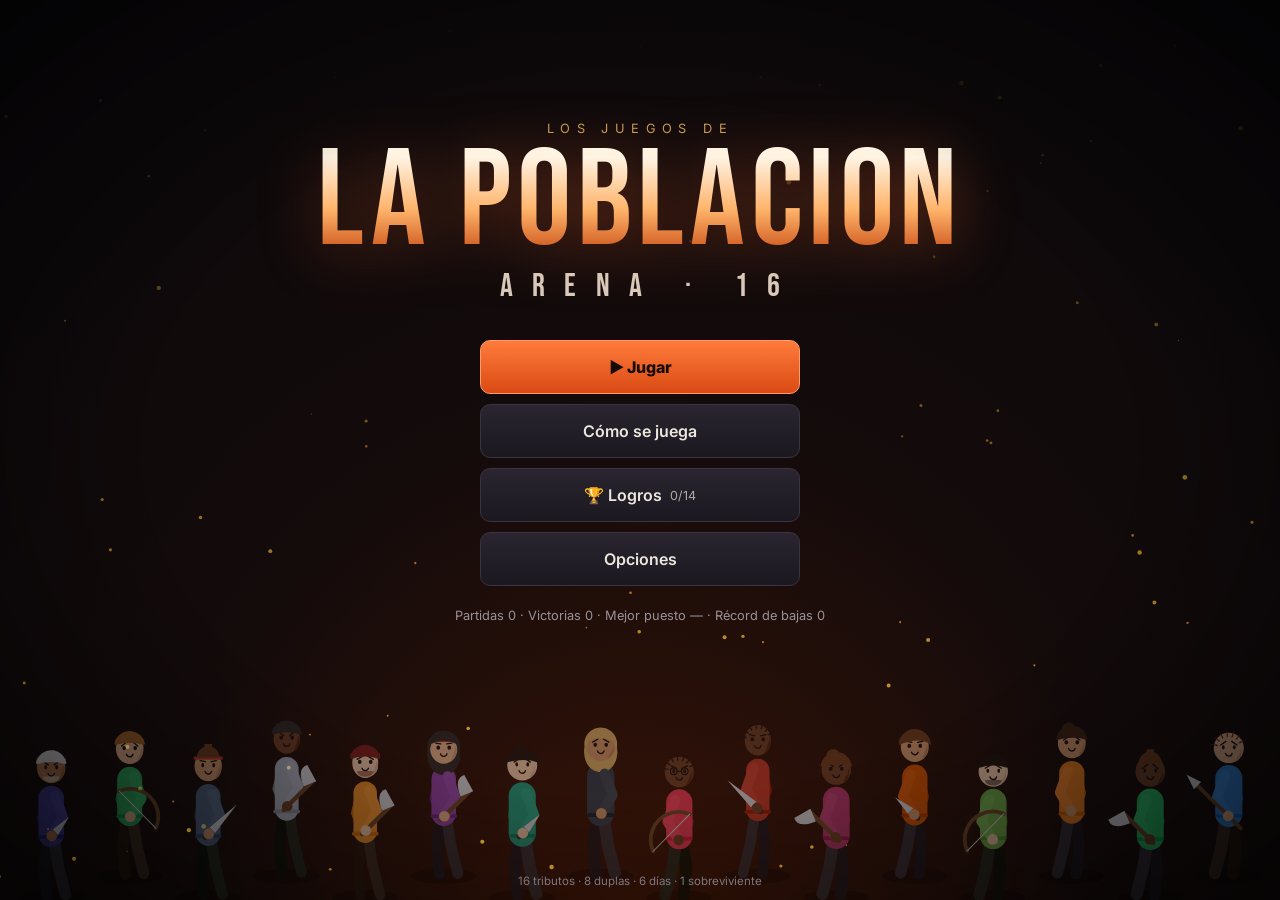
==== commit 6bfff9f7: "Tienda de patrocinadores, vista previa animada en la selección, confeti de victoria, equilibrio de l" ====
--- a/arena16-completo.html
+++ b/arena16-completo.html
@@ -46,7 +46,7 @@
 .mut{color:var(--mut)}
 .tag{display:inline-block;font-size:.7rem;font-weight:800;letter-spacing:.08em;text-transform:uppercase;padding:.25em .6em;border-radius:6px;background:#2a2430;color:var(--gold)}
 /* select grid */
-.grid16{display:grid;grid-template-columns:repeat(auto-fill,minmax(118px,1fr));gap:10px}
+.grid16{display:grid;grid-template-columns:repeat(8,1fr);gap:10px}
 .tcard{position:relative;padding:10px 8px 10px;border-radius:12px;background:var(--panel);border:1px solid var(--line);text-align:center;transition:.2s;cursor:pointer}
 .tcard img{width:84px;height:84px;display:block;margin:0 auto 6px;border-radius:50%;background:#0f0d12;border:2px solid #2d2833}
 .tcard .nm{font-family:"Bebas Neue";font-size:1.45rem;letter-spacing:.06em;line-height:1}
@@ -58,7 +58,7 @@
 .tcard.comp img{border-color:var(--blue)}
 .tcard .badge{position:absolute;top:6px;left:6px;font-size:.6rem;font-weight:800;padding:.2em .5em;border-radius:5px}
 .detail{display:grid;grid-template-columns:120px 1fr;gap:16px;padding:16px;align-items:center}
-.detail img{width:120px;height:120px;border-radius:16px;background:#0f0d12}
+.detail img,.detail canvas{width:120px;height:150px;border-radius:16px;background:#0f0d12}
 .stat{display:grid;grid-template-columns:62px 1fr 22px;align-items:center;gap:8px;font-size:.75rem;margin:3px 0}
 .stat .bar{height:7px;border-radius:4px;background:#26212b;overflow:hidden}
 .stat .bar i{display:block;height:100%;background:linear-gradient(90deg,var(--ember),var(--gold));border-radius:4px}
@@ -151,7 +151,7 @@
  .game{grid-template-columns:1fr;grid-template-rows:auto auto auto;height:auto}
  .mapwrap{height:52vh;min-height:280px}
  .side{overflow:visible}
- .detail{grid-template-columns:84px 1fr}.detail img{width:84px;height:84px}
+ .detail{grid-template-columns:84px 1fr}.detail img,.detail canvas{width:84px!important;height:105px!important}
  .grid16{grid-template-columns:repeat(4,1fr);gap:6px}
  .tcard{padding:6px 2px}.tcard img{width:58px;height:58px}.tcard .nm{font-size:1.1rem}.tcard .pk{display:none}
  .cbar .row{flex-wrap:nowrap;gap:5px}.cbar .btn{min-width:0;flex:1;font-size:.7rem;padding:.55em .2em}.cbar .btn small{font-size:.62rem}
@@ -684,7 +684,7 @@
   const wl = w.m.filter(t => t.alive);
   l.m.filter(t => t.alive).forEach(t => {
     const k = pick(wl);
-    if (Math.random() < .72) { kill(t, k); addLog(FEED_KILL[ri(0, FEED_KILL.length - 1)].replace('{a}', `<b>${cap(k.name)}</b>`).replace('{b}', `<b>${cap(t.name)}</b>`), 'k'); }
+    if (Math.random() < .64) { kill(t, k); addLog(FEED_KILL[ri(0, FEED_KILL.length - 1)].replace('{a}', `<b>${cap(k.name)}</b>`).replace('{b}', `<b>${cap(t.name)}</b>`), 'k'); }
     else { hurt(t, rnd(15, 35)); l.sec = pick(SECTORS[l.sec].adj.filter(x => !G.closed.includes(x)).concat([0])); }
   });
   wl.forEach(t => { if (Math.random() < .6) { const before = t.alive; hurt(t, rnd(6, 30)); if (before && !t.alive) addLog(`<b>${cap(t.name)}</b> ganó la pelea pero murió desangrado`, 'k'); } });
@@ -695,7 +695,7 @@
   for (const tm of aliveTeams()) if (!tm.player) (bySec[tm.sec] = bySec[tm.sec] || []).push(tm);
   for (const sec in bySec) {
     const ts = shuffle(bySec[sec]);
-    for (let i = 0; i + 1 < ts.length; i += 2) if (Math.random() < (+sec === 0 ? .8 : .55)) aiFight(ts[i], ts[i + 1]);
+    for (let i = 0; i + 1 < ts.length; i += 2) if (Math.random() < (+sec === 0 ? .65 : .4)) aiFight(ts[i], ts[i + 1]);
   }
   // peligros y zonas cerradas
   for (const tm of aliveTeams()) {
@@ -1098,7 +1098,7 @@
   view(`<div class="screen"><div class="card wrap" style="max-width:720px;padding:24px"><h2 style="font-size:2.6rem">Cómo se juega</h2><div class="howto">
   <h3>La premisa</h3>16 de La Población entran a la arena en 8 duplas. Elegís quién sos y a quién querés de compañero; el resto se sortea. Durante 6 días vas a tener que comer, esconderte, pelear y decidir en quién confiar. Sale uno solo.
   <h3>Cada turno</h3>El día tiene tres momentos: mañana, tarde y noche. En cada uno elegís qué hacer: <b>moverte</b> (tocá un sector vecino en el mapa), <b>explorar</b>, <b>cazar</b>, <b>descansar</b> o <b>esconderte</b>. Después se mueven los demás. Si coinciden en un sector, puede haber pelea.
-  <h3>Lo que tenés que cuidar</h3><b>Vida</b>: si llega a cero, se terminó. <b>Saciedad</b>: baja cada turno; en cero, el hambre te come la vida. <b>Lealtad</b>: si tu compañero confía poco en vos, una noche puede clavarte el cuchillo. <b>Audiencia</b>: el show manda; con fama te llegan regalos de patrocinadores.
+  <h3>Lo que tenés que cuidar</h3><b>Vida</b>: si llega a cero, se terminó. <b>Saciedad</b>: baja cada turno; en cero, el hambre te come la vida. <b>Lealtad</b>: si tu compañero confía poco en vos, una noche puede clavarte el cuchillo. <b>Audiencia</b>: el show manda. De noche, los patrocinadores te dejan canjear audiencia por objetos.
   <h3>Combate</h3>Por turnos. Atacar, golpe fuerte (gasta energía ⚡), cubrirse, usar objetos o huir. Tocá a un enemigo para apuntarle. Cada personaje tiene una habilidad propia.<h3>Alianzas</h3>Otras duplas pueden proponerte una alianza: mientras dure no se atacan. Pero ninguna alianza dura para siempre.<h3>Atajos en PC</h3>En combate, las teclas 1 a 5. En el mapa: E explorar, C cazar, D descansar, S esconderse. En los carteles, los números eligen la opción y Enter continúa.
   <h3>La arena</h3>Hay peligros que cambian cada día y a partir del día 3 la arena se achica: las zonas cerradas matan. El día 6 se termina todo en la Cornucopia.
   </div><button class="btn primary" style="margin-top:18px" id="bk">Entendido</button></div></div>`);
@@ -1124,16 +1124,29 @@
 }
 // ---------- Selección ----------
 function statRows(ch) { return [['Fuerza', 'fue'], ['Agilidad', 'agi'], ['Astucia', 'ast'], ['Aguante', 'res']].map(([n, k]) => `<div class="stat"><span>${n}</span><div class="bar"><i style="width:${ch[k] * 10}%"></i></div><b>${ch[k]}</b></div>`).join(''); }
+function previewLoop(ch) {
+  const cv = $('#pv'); if (!cv) return; const t = newTribute(ch);
+  const f = { L: t.L, dir: 1, seed: 1, hp: 1, maxhp: 1, weapon: ch.perk === 'arquero' ? 'arco' : ['cuchillo', 'machete', 'lanza', 'hacha', 'maza'][ch.id % 5], anim: { type: 'win', t0: performance.now(), dur: 900 } };
+  (function loop(now) {
+    if (!document.body.contains(cv)) return; requestAnimationFrame(loop);
+    cv.width = 240; cv.height = 300; const c = cv.getContext('2d');
+    const g = c.createRadialGradient(120, 200, 10, 120, 180, 170); g.addColorStop(0, shade(t.L.shirt, -50)); g.addColorStop(1, '#0d0b10'); c.fillStyle = g; c.fillRect(0, 0, 240, 300);
+    f.x = 120; f.y = 285; f.scale = 1.75;
+    if (!f.anim && Math.random() < .006) f.anim = { type: pick(['atk', 'guard', 'win', 'cast']), t0: now, dur: 700, dist: 10 };
+    drawFighter(c, f, now);
+  })(performance.now());
+}
 function screenSelect() {
   let me = null, comp = null, focus = CHARS[0];
   function render() {
     const step = me === null ? 0 : 1;
     view(`<div class="screen" style="justify-content:flex-start"><div class="wrap">
     <div class="title-row"><div><span class="tag">Paso ${step + 1} de 2</span><h2>${step ? 'Elegí a tu compañero' : 'Elegí tu tributo'}</h2></div><button class="btn ghost" id="bk">← Volver</button></div>
-    <div class="card detail"><img src="${portrait(focus, 240)}"><div><div class="disp" style="font-size:2.4rem;line-height:1">${cap(focus.name)}</div><div style="margin:4px 0 8px"><span class="tag">${PERKS[focus.perk].n}</span> <span class="mut" style="font-size:.85rem">${PERKS[focus.perk].d}</span></div>${statRows(focus)}</div></div>
+    <div class="card detail"><canvas id="pv" style="width:120px;height:150px"></canvas><div><div class="disp" style="font-size:2.4rem;line-height:1">${cap(focus.name)}</div><div style="margin:4px 0 8px"><span class="tag">${PERKS[focus.perk].n}</span> <span class="mut" style="font-size:.85rem">${PERKS[focus.perk].d}</span></div>${statRows(focus)}</div></div>
     <div class="grid16" style="margin-top:14px">${CHARS.map(ch => `<div class="tcard ${ch.id === me ? 'sel' : ''} ${ch.id === comp ? 'comp' : ''}" data-id="${ch.id}">${ch.id === me ? '<span class="badge" style="background:var(--ember);color:#000">VOS</span>' : ch.id === comp ? '<span class="badge" style="background:var(--blue);color:#000">DUPLA</span>' : ''}<img src="${portrait(ch, 168)}"><div class="nm">${cap(ch.name)}</div><div class="pk">${PERKS[ch.perk].n}</div></div>`).join('')}</div>
     <div class="card selbar"><div class="mut" style="font-size:.9rem">${me === null ? 'Tocá un tributo para ver sus stats y elegilo.' : comp === null ? `Sos <b style="color:var(--ember)">${cap(CHARS[me].name)}</b>. Ahora elegí con quién entrás.` : `<b style="color:var(--ember)">${cap(CHARS[me].name)}</b> + <b style="color:var(--blue)">${cap(CHARS[comp].name)}</b>. El resto se sortea.`}</div>
     <div style="display:flex;gap:8px">${step && comp === null ? `<button class="btn" id="rnd">🎲 Al azar</button>` : ''}<button class="btn primary" id="ok" ${(step === 0) || comp !== null ? '' : 'disabled'}>${step === 0 ? `Elegir a ${cap(focus.name)}` : 'Al sorteo →'}</button></div></div></div></div>`);
+    previewLoop(focus);
     app.querySelectorAll('.tcard').forEach(el => el.onclick = () => { const id = +el.dataset.id; focus = CHARS[id]; if (step === 1 && id !== me) comp = id; render(); });
     $('#bk').onclick = () => { if (step) { me = null; comp = null; render(); } else screenTitle(); };
     $('#ok').onclick = () => { if (step === 0) { me = focus.id; focus = CHARS[(me + 1) % 16]; render(); } else screenDraw(me, comp); };
@@ -1270,7 +1283,7 @@
   if (!busy && !G.over) saveGame();
   const alive = aliveT().length;
   $('#top').innerHTML = `<div><div class="day">Día ${G.day}<span class="mut" style="font-size:1.1rem"> / 6</span></div><div class="ph">${PHASES[G.phase]}</div></div><div class="spacer"></div>
-  <div class="chip" title="Tributos con vida">👥 ${alive}</div><div class="chip" title="Audiencia: con 25 o más te llegan regalos a la noche">⭐ ${G.fame}</div>${G.hazard ? `<div class="chip" style="border-color:#4a6b2a">${G.hazard.ic} ${G.hazard.n} en ${SECTORS[G.hazard.sec].n}</div>` : ''}${G.allies.length ? `<div class="chip" title="Aliados">🤝 ${G.allies.map(i => G.teams[i].m.filter(t => t.alive).map(t => cap(t.name)).join('/')).join(', ')}</div>` : ''}${G.closed.length ? `<div class="chip" style="border-color:#7a2b2b">⛔ ${G.closed.length} zonas cerradas</div>` : ''}<button class="chip" id="b-menu">☰</button>`;
+  <div class="chip" title="Tributos con vida">👥 ${alive}</div><div class="chip" title="Audiencia: de noche la canjeás con los patrocinadores">⭐ ${G.fame}</div>${G.hazard ? `<div class="chip" style="border-color:#4a6b2a">${G.hazard.ic} ${G.hazard.n} en ${SECTORS[G.hazard.sec].n}</div>` : ''}${G.allies.length ? `<div class="chip" title="Aliados">🤝 ${G.allies.map(i => G.teams[i].m.filter(t => t.alive).map(t => cap(t.name)).join('/')).join(', ')}</div>` : ''}${G.closed.length ? `<div class="chip" style="border-color:#7a2b2b">⛔ ${G.closed.length} zonas cerradas</div>` : ''}<button class="chip" id="b-menu">☰</button>`;
   const cAlive = G.C.alive;
   const acts = [['explore', '🔎', 'Explorar', 'Buscar cosas y problemas'], ['hunt', '🍖', 'Cazar', 'Conseguir comida'], ['rest', '💤', 'Descansar', 'Curarse, más expuesto'], ['hide', '🌿', 'Esconderse', 'Casi no te encuentran']];
   $('#side').innerHTML = `${whoCard(G.P, `<div class="meter hu" style="margin-top:8px"><i style="width:${G.hunger}%"></i></div><div class="ml"><span>🍖 Saciedad ${G.hunger}</span><span>${G.hunger < 25 ? '<b style="color:#ffc94a">¡Hambre!</b>' : ''}</span></div>`)}
@@ -1413,7 +1426,7 @@
   await new Promise(r => $('#nx').onclick = r);
   screenGame(); Snd.music('map');
   // patrocinadores
-  if (G.fame >= 25) { const n = Math.min(2, Math.floor(G.fame / 25)); G.fame -= n * 25; const gifts = []; for (let i = 0; i < n; i++) gifts.push(give(teamPerk('suerte') ? pick(LOOT_RARE) : rollLoot(.5))); Snd.play('drop'); await tell({ title: '🪂 Patrocinadores', biome: SECTORS[G.sec].b, night: true, text: `Dos pitidos y un paracaídas plateado. Alguien allá afuera apuesta por vos: ${gifts.join(', ')}.`, cls: 'good' }); }
+  await sponsorShop();
   // traición del compañero
   if (G.C.alive && G.P.alive) {
     G.loyalty = clamp(G.loyalty - 4, 0, 100);
@@ -1427,6 +1440,17 @@
     }
   }
   if (aliveTeams().filter(tm => !tm.player).length === 0) { await finalDilemma(); }
+}
+const SHOP = [['racion', 12], ['agua', 8], ['vendas', 14], ['botiquin', 24], ['arroj', 16], ['polvo', 18], ['escudo', 22], ['humo', 20], ['trampa', 15], ['veneno', 18], ['bomba', 34], ['lanza', 30], ['hacha', 36]];
+async function sponsorShop() {
+  let bought = 0;
+  while (G.fame >= 8 && bought < 3) {
+    const off = shuffle(SHOP.filter(([, c]) => c <= G.fame)).slice(0, 4).map(([id, c]) => [id, teamPerk('suerte') ? Math.round(c * .8) : c]);
+    if (!off.length) break;
+    const i = await ask({ tag: `Audiencia: ⭐ ${G.fame}`, title: '🪂 Patrocinadores', biome: SECTORS[G.sec].b, night: true, text: bought ? '¿Algo más? Los patrocinadores siguen mirando.' : 'Te llega un mensaje: los patrocinadores quieren mandarte algo. Elegí qué pedir con la audiencia que juntaste.', opts: [...off.map(([id, c]) => ({ t: `${ITEMS[id].ic} ${ITEMS[id].n}`, sub: `⭐ ${c}` })), { t: bought ? 'Listo, gracias' : 'Guardar la audiencia para después', cls: 'ghost' }] });
+    if (i >= off.length) break;
+    const [id, c] = off[i]; G.fame -= c; bought++; Snd.play('drop'); toast(`🪂 Llegó: ${give(id)}`);
+  }
 }
 async function newDay() {
   G.feast = G.feast === 1 ? 2 : 0;
@@ -1490,6 +1514,15 @@
   const winT = aliveTeams()[0], winner = winT ? winT.m.filter(t => t.alive).map(t => cap(t.name)).join(' y ') : 'nadie';
   endScreen(false, txt || `${cap(G.P.name)} cayó en el puesto #${place}. ${G.P.killer ? 'Lo mató ' + (typeof G.P.killer === 'string' ? G.P.killer : '') + '.' : ''}`, winner, place);
 }
+function confetti() {
+  const cv = document.createElement('canvas'); cv.style.cssText = 'position:fixed;inset:0;width:100%;height:100%;pointer-events:none;z-index:40'; document.body.appendChild(cv);
+  const W = cv.width = innerWidth, H = cv.height = innerHeight, c = cv.getContext('2d'), t0 = performance.now();
+  const ps = Array.from({ length: 160 }, () => ({ x: Math.random() * W, y: -Math.random() * H, vx: rnd(-1, 1), vy: rnd(2, 5), r: rnd(0, 6), vr: rnd(-.2, .2), w: rnd(5, 10), col: pick(['#ffd27a', '#ff6a2b', '#fff3e2', '#e8b65a', '#c2410c']) }));
+  (function loop(now) {
+    const k = now - t0; if (k > 6000) return cv.remove(); requestAnimationFrame(loop); c.clearRect(0, 0, W, H); c.globalAlpha = k > 4500 ? (6000 - k) / 1500 : 1;
+    ps.forEach(p => { p.x += p.vx + Math.sin(now / 400 + p.r) * .6; p.y += p.vy; p.r += p.vr; if (p.y > H + 10) p.y = -10; c.save(); c.translate(p.x, p.y); c.rotate(p.r); c.fillStyle = p.col; c.fillRect(-p.w / 2, -p.w / 4, p.w, p.w / 2); c.restore(); });
+  })(t0);
+}
 function endScreen(won, txt, winner, place) {
   clearSave();
   BG.set(true);
@@ -1501,6 +1534,7 @@
   <div class="card" style="margin-top:12px"><div class="sectitle">Los 16</div><div class="grid16" style="padding:12px">${G.all.slice().sort((a, b) => (b.alive - a.alive) || (b.diedDay - a.diedDay)).map(t => `<div class="tcard ${t.alive ? 'sel' : ''}" style="cursor:default"><img src="${portrait(t.ch, 120, t.alive ? 0 : 2)}" class="${t.alive ? '' : 'dead'}"><div class="nm">${cap(t.name)}</div><div class="pk">${t.alive ? 'Sobrevivió' : 'Día ' + t.diedDay + ' · ' + esc(t.killer || '')}${t.kills ? ' · ' + t.kills + '☠' : ''}</div></div>`).join('')}</div></div>
   <div style="display:flex;gap:10px;justify-content:center;margin:20px 0 40px;flex-wrap:wrap"><button class="btn primary" id="again">Jugar otra vez</button><button class="btn" id="home">Menú</button></div></div></div>`);
   $('#again').onclick = screenSelect; $('#home').onclick = screenTitle;
+  if (won) confetti();
 }
 window.__dbg = () => G;
 screenTitle();
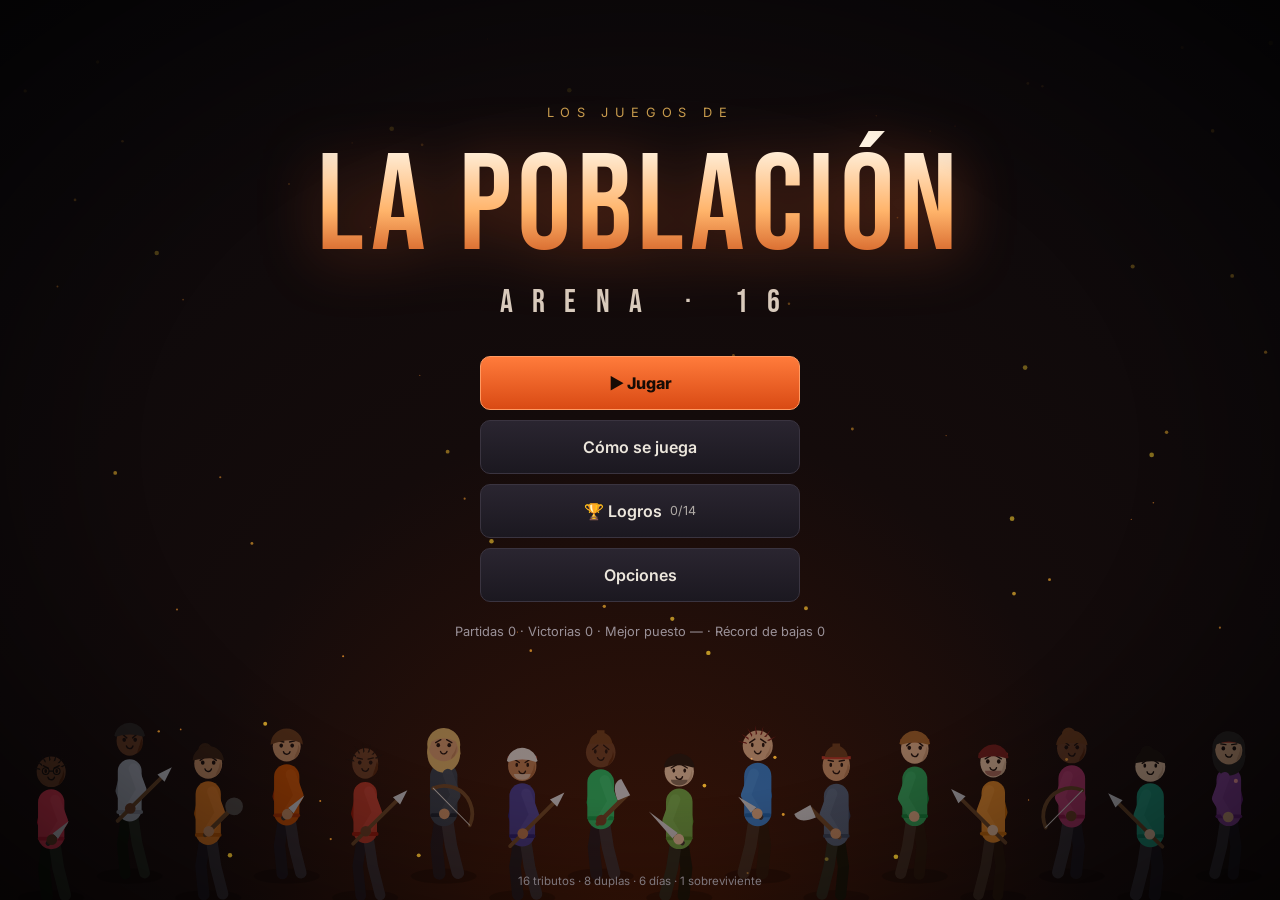
==== commit 6ff3a227: "Ajustes para celular: mapa sin tapar, acciones primero, título con acento visible Co-Authored-By: Cl" ====
--- a/arena16-completo.html
+++ b/arena16-completo.html
@@ -33,7 +33,7 @@
 /* title */
 .logo{text-align:center;margin-bottom:34px}
 .logo .kicker{font-size:.8rem;letter-spacing:.5em;color:var(--gold);text-transform:uppercase;margin-bottom:10px;opacity:.85}
-.logo h1{font-size:clamp(3.4rem,13vw,8.5rem);line-height:.85;background:linear-gradient(180deg,#fff3e2 10%,#ffb46b 55%,#c2410c);-webkit-background-clip:text;background-clip:text;color:transparent;filter:drop-shadow(0 6px 30px rgba(255,106,43,.35))}
+.logo h1{font-size:clamp(3.4rem,13vw,8.5rem);line-height:1;padding-top:.08em;background:linear-gradient(180deg,#fff3e2 10%,#ffb46b 55%,#c2410c);-webkit-background-clip:text;background-clip:text;color:transparent;filter:drop-shadow(0 6px 30px rgba(255,106,43,.35))}
 .logo .sub{font-family:"Bebas Neue";font-size:clamp(1.3rem,4vw,2rem);letter-spacing:.6em;color:#d8cbbd;margin-top:6px;padding-left:.6em}
 .menu{display:flex;flex-direction:column;gap:10px;width:min(320px,100%)}
 .menu .btn{width:100%;padding:1em}
@@ -149,7 +149,8 @@
 @media (max-width:900px){
  html,body{overflow:auto}
  .game{grid-template-columns:1fr;grid-template-rows:auto auto auto;height:auto}
- .mapwrap{height:52vh;min-height:280px}
+ .mapwrap{height:auto;min-height:0}.mapwrap canvas{height:min(48vh,92vw)}#secinfo{position:static!important;padding:0 10px 10px}#secinfo .card{max-width:none!important;display:block!important}
+ .actcard{order:-1}
  .side{overflow:visible}
  .detail{grid-template-columns:84px 1fr}.detail img,.detail canvas{width:84px!important;height:105px!important}
  .grid16{grid-template-columns:repeat(4,1fr);gap:6px}
@@ -1288,7 +1289,7 @@
   const acts = [['explore', '🔎', 'Explorar', 'Buscar cosas y problemas'], ['hunt', '🍖', 'Cazar', 'Conseguir comida'], ['rest', '💤', 'Descansar', 'Curarse, más expuesto'], ['hide', '🌿', 'Esconderse', 'Casi no te encuentran']];
   $('#side').innerHTML = `${whoCard(G.P, `<div class="meter hu" style="margin-top:8px"><i style="width:${G.hunger}%"></i></div><div class="ml"><span>🍖 Saciedad ${G.hunger}</span><span>${G.hunger < 25 ? '<b style="color:#ffc94a">¡Hambre!</b>' : ''}</span></div>`)}
   ${whoCard(G.C, cAlive ? `<div class="meter lo" style="margin-top:8px"><i style="width:${G.loyalty}%"></i></div><div class="ml"><span>🤝 Lealtad ${G.loyalty}</span><span>${G.loyalty < 30 ? '<b style="color:#ff6b5b">Desconfía</b>' : G.loyalty > 75 ? 'Te banca' : ''}</span></div>` : `<div class="ml"><span>☠ Murió el día ${G.C.diedDay} · ${esc(G.C.killer)}</span></div>`)}
-  <div class="card"><div class="sectitle">¿Qué hacés? ${busy ? '' : '<span style="color:var(--ember);text-transform:none;letter-spacing:0">· o tocá un sector vecino para moverte</span>'}</div><div class="acts">${acts.map(([k, ic, n, d]) => `<button class="btn" data-a="${k}" ${busy ? 'disabled' : ''} title="${d}"><span class="ic">${ic}</span>${n}<small>${d}</small></button>`).join('')}
+  <div class="card actcard"><div class="sectitle">¿Qué hacés? ${busy ? '' : '<span style="color:var(--ember);text-transform:none;letter-spacing:0">· o tocá un sector vecino para moverte</span>'}</div><div class="acts">${acts.map(([k, ic, n, d]) => `<button class="btn" data-a="${k}" ${busy ? 'disabled' : ''} title="${d}"><span class="ic">${ic}</span>${n}<small>${d}</small></button>`).join('')}
   ${cAlive ? `<button class="btn danger" data-a="betray" ${busy ? 'disabled' : ''} style="grid-column:1/-1;padding:.55em"><span>🗡️ Traicionar a ${cap(G.C.name)}</span></button>` : ''}</div></div>
   <div class="card"><div class="sectitle">Mochila ${G.inv.length}/10</div><div class="inv">${Array.from({ length: 8 }, (_, i) => { const ks = [...new Set(G.inv)], k = ks[i]; return k ? `<div class="slot f" data-it="${k}">${ITEMS[k].ic}<span class="q">${G.inv.filter(x => x === k).length}</span></div>` : '<div class="slot"></div>'; }).join('')}</div></div>
   <div class="card"><div class="sectitle">Lo que pasa en la arena</div><div class="log">${G.log.slice(0, 40).map(l => `<p class="${l.cls || ''}"><span class="mut">D${l.d}</span> ${l.html}</p>`).join('') || '<p class="mut">Silencio. Demasiado.</p>'}</div></div>`;
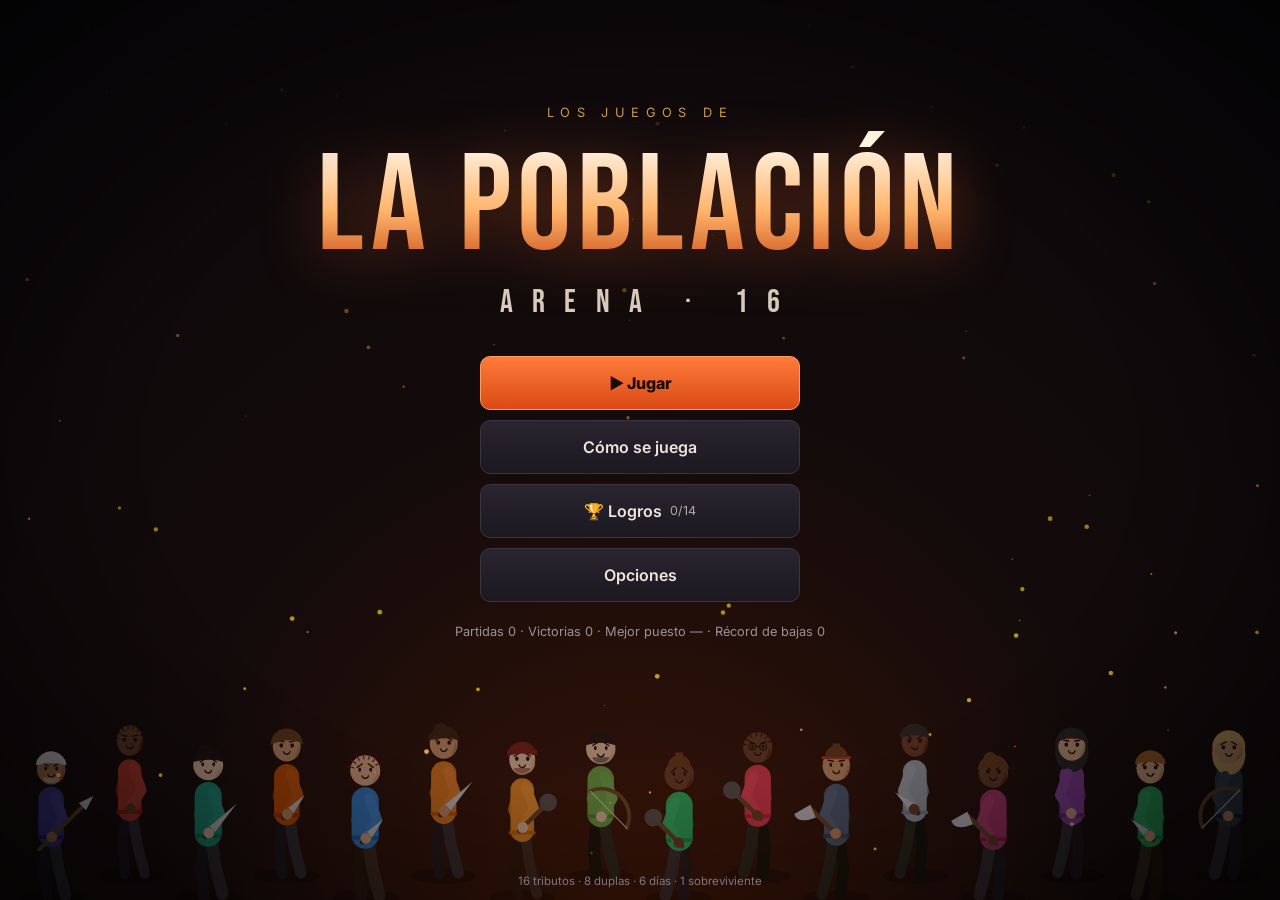
==== commit 568b441d: "Márgenes seguros para celular y tema oscuro fijo Co-Authored-By: Claude Opus 5.5 <noreply@anthropic." ====
--- a/arena16-completo.html
+++ b/arena16-completo.html
@@ -7,11 +7,11 @@
 <title>La Población · Arena 16</title>
 <link rel="preconnect" href="https://fonts.googleapis.com">
 <link href="https://fonts.googleapis.com/css2?family=Bebas+Neue&family=Inter:wght@400;600;800&display=swap" rel="stylesheet">
-<style>:root{--bg:#0b0a0d;--panel:#15131a;--panel2:#1d1a23;--line:#2c2833;--txt:#ece6dc;--mut:#9a9198;--ember:#ff6a2b;--gold:#e8b65a;--red:#e2403a;--green:#4ec27a;--blue:#4aa3ff;--purple:#a879ff;--r:14px}
+<style>:root{color-scheme:dark;--bg:#0b0a0d;--panel:#15131a;--panel2:#1d1a23;--line:#2c2833;--txt:#ece6dc;--mut:#9a9198;--ember:#ff6a2b;--gold:#e8b65a;--red:#e2403a;--green:#4ec27a;--blue:#4aa3ff;--purple:#a879ff;--r:14px}
 *{box-sizing:border-box;margin:0;padding:0;-webkit-tap-highlight-color:transparent}
 html,body{height:100%;background:var(--bg);color:var(--txt);font-family:Inter,system-ui,sans-serif;overflow:hidden;user-select:none}
 #bg{position:fixed;inset:0;width:100%;height:100%;z-index:0}
-#app{position:fixed;inset:0;z-index:1;overflow:auto}
+#app{position:fixed;inset:0;z-index:1;overflow:auto;padding:env(safe-area-inset-top,0px) env(safe-area-inset-right,0px) env(safe-area-inset-bottom,0px) env(safe-area-inset-left,0px)}
 body:after{content:"";position:fixed;inset:0;pointer-events:none;z-index:50;background:radial-gradient(ellipse at center,transparent 55%,rgba(0,0,0,.6));}
 h1,h2,h3,.disp{font-family:"Bebas Neue",Impact,sans-serif;letter-spacing:.04em;font-weight:400}
 button{font:inherit;color:var(--txt);cursor:pointer;border:0;background:none}
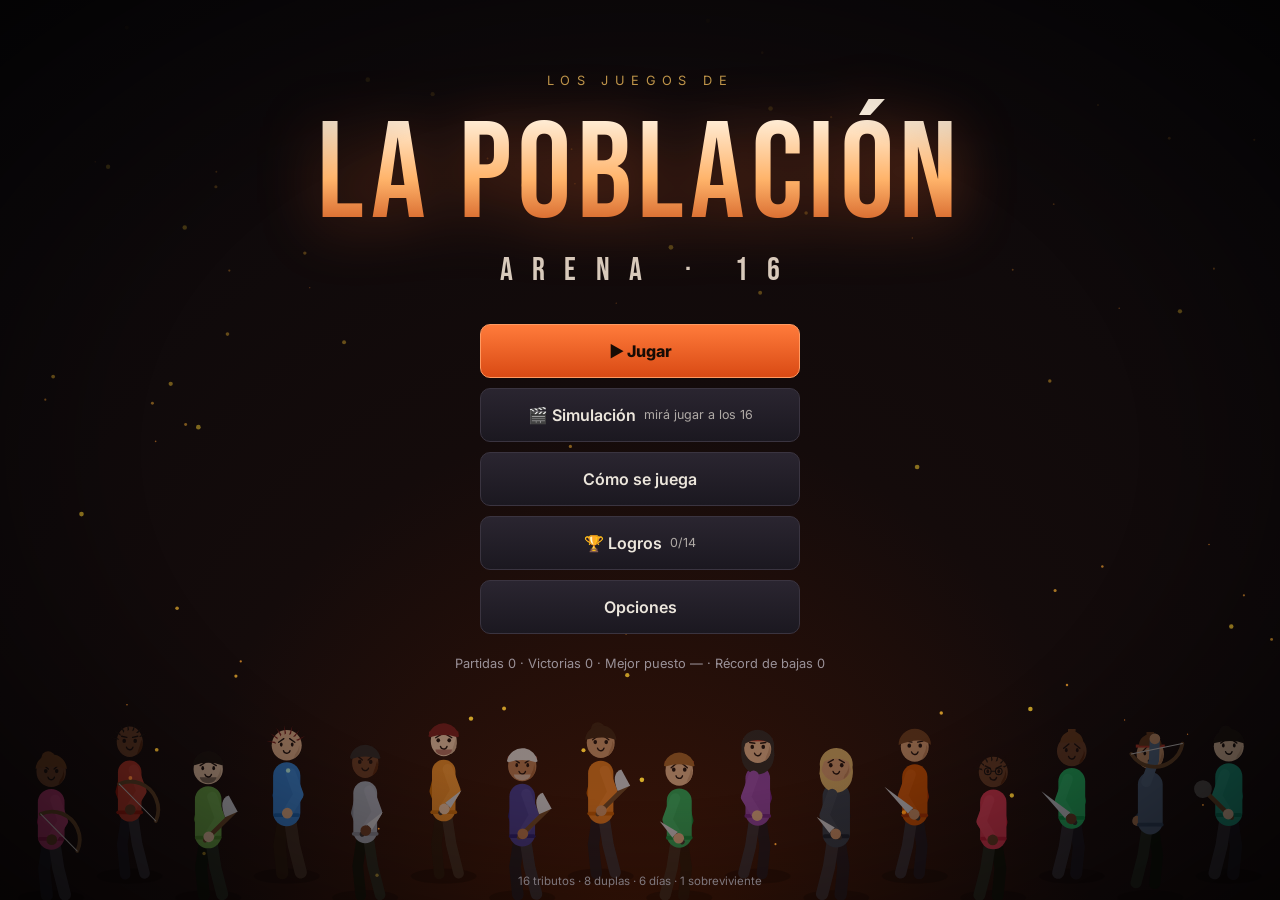
==== commit 0d567afa: "Poderes especiales por personaje, modo Simulación, muertes según arma y hora Co-Authored-By: Claude " ====
--- a/arena16-completo.html
+++ b/arena16-completo.html
@@ -338,7 +338,32 @@
 ];
 const PHASES = ['Mañana', 'Tarde', 'Noche'];
 const FEED_KILL = ['{a} le partió la cabeza a {b}', '{a} sorprendió a {b} por la espalda', '{a} y su compañero acorralaron a {b}', '{a} ganó un duelo brutal contra {b}', '{a} empujó a {b} por un barranco', '{a} le clavó una flecha a {b}', '{a} estranguló a {b} mientras dormía'];
-const FEED_FLAVOR = ['{a} encontró agua limpia.', '{a} se lastimó un tobillo.', '{a} pasó la noche llorando.', '{a} y {b} discutieron a los gritos.', '{a} juntó bayas.', '{a} recibió un regalo de un patrocinador.', '{a} se esconde en un árbol.', '{a} afila un palo.'];
+const KILL_BY = {
+  arco: ['{a} le clavó una flecha a {b} desde lejos', '{a} esperó arriba de un árbol y le disparó a {b}'],
+  cuchillo: ['{a} le clavó el cuchillo a {b}', '{a} sorprendió a {b} por la espalda con un cuchillo'], machete: ['{a} le abrió el pecho a {b} con el machete', '{a} persiguió a {b} machete en mano'],
+  lanza: ['{a} atravesó a {b} con una lanza', '{a} le tiró la lanza a {b} y no falló'], hacha: ['{a} le partió la cabeza a {b} con el hacha', '{a} derribó a {b} de un hachazo'],
+  maza: ['{a} le rompió el cráneo a {b} con la maza', '{a} aplastó a {b} a mazazos'],
+  none: ['{a} ahogó a {b} en el barro', '{a} empujó a {b} por un barranco', '{a} le reventó la cabeza a {b} con una piedra', '{a} ganó a las piñas un duelo brutal contra {b}'],
+  night: ['{a} estranguló a {b} mientras dormía', '{a} encontró a {b} dormido junto al fuego y no lo dudó'],
+};
+const killLine = (k, v) => { const pool = (typeof G !== 'undefined' && G && G.phase === 2 && Math.random() < .5) ? KILL_BY.night : KILL_BY[k.weapon] || KILL_BY.none; return pool[Math.floor(Math.random() * pool.length)].replace('{a}', `<b>${k.name.charAt(0).toUpperCase() + k.name.slice(1)}</b>`).replace('{b}', `<b>${v.name.charAt(0).toUpperCase() + v.name.slice(1)}</b>`); };
+const FEED_FLAVOR = ['{a} encontró agua limpia.', '{a} se lastimó un tobillo.', '{a} pasó la noche llorando.', '{a} y {b} discutieron a los gritos.', '{a} juntó bayas.', '{a} recibió un regalo de un patrocinador.', '{a} se esconde en un árbol.', '{a} afila un palo.',
+  '{a} habla solo en voz alta.', '{a} se pone a cantar bajito para no dormirse.', '{a} intenta pescar con una remera.', '{a} encuentra una mochila vacía y la patea.',
+  '{a} le roba comida a {b} sin que se dé cuenta.', '{a} y {b} se cruzan y se hacen los que no se vieron.', '{a} se corta el pelo con un cuchillo.', '{a} arma un refugio con ramas.',
+  '{a} le grita a la cámara que lo saquen de ahí.', '{a} se queda mirando las estrellas.', '{a} se tropieza y se ríe solo.', '{a} entierra algo y marca el lugar.',
+  '{a} trepa una roca para ver el mapa.', '{a} le salva la vida a {b} y se van cada uno por su lado.', '{a} se pelea con un mapache por una lata.'];
+
+// habilidad activa de cada perfil (una vez por pelea)
+const SKILLS = {
+  tanque: ['🧱', 'Muralla', 'Escudo para vos y tu compañero.'], halcon: ['🎯', 'Tiro certero', 'Golpe crítico asegurado.'],
+  carnicero: ['🌪️', 'Masacre', 'Le pega a todos los enemigos.'], escurri: ['💨', 'Finta', 'Esquivás los próximos 2 ataques.'],
+  cocinero: ['🍖', 'Bocado', 'Te curás 25 de vida.'], medica: ['💉', 'Primeros auxilios', 'Cura 35 al aliado más herido.'],
+  carisma: ['🎤', 'El show', 'Distraés al enemigo (pierde el turno) y +12 audiencia.'], rastreo: ['🔍', 'Punto débil', 'El objetivo recibe +50% de daño por 3 golpes.'],
+  trampera: ['🪤', 'Trampa rápida', '12 de daño y aturde al objetivo.'], sigilo: ['🗡️', 'Puñalada', 'Doble daño, atraviesa la guardia.'],
+  suerte: ['🎲', 'A todo o nada', '50%: triple daño. 50%: le errás.'], estratega: ['♟️', 'Plan', 'Tu compañero ataca ya, con +50%.'],
+  berserk: ['😤', 'Furia', 'Perdés 15 de vida y tus próximos 2 golpes pegan doble.'], leal: ['🤝', 'Por mi dupla', 'Cura 20 a tu compañero y le da escudo.'],
+  resist: ['🫀', 'Segundo aire', 'Recuperás 30% de tu vida.'], arquero: ['🏹', 'Lluvia de flechas', 'Le pega a todos los enemigos.'],
+};
 
 // ===== Arte procedural: retratos, luchadores, paisajes, partículas =====
 const rnd = (a, b) => a + Math.random() * (b - a);
@@ -639,7 +664,7 @@
 function kill(t, by, how) {
   if (!t.alive) return; t.alive = false; t.hp = 0; t.diedDay = G.day; t.killer = by ? by.name : (how || 'la arena');
   if (by) by.kills++;
-  if (by === G.P && typeof ach === 'function') { ach('primera'); if (G.P.kills >= 5) ach('carnicero'); }
+  if (by === G.P && !G.sim && typeof ach === 'function') { ach('primera'); if (G.P.kills >= 5) ach('carnicero'); }
   G.fallenToday.push(t);
   if (t === G.P) mark(`Caíste. ${by ? 'Te mató ' + cap(by.name) : 'Te venció ' + (how || 'la arena')}.`);
   else if (t === G.C) mark(`Murió ${cap(t.name)}, tu compañero.`);
@@ -685,7 +710,7 @@
   const wl = w.m.filter(t => t.alive);
   l.m.filter(t => t.alive).forEach(t => {
     const k = pick(wl);
-    if (Math.random() < .64) { kill(t, k); addLog(FEED_KILL[ri(0, FEED_KILL.length - 1)].replace('{a}', `<b>${cap(k.name)}</b>`).replace('{b}', `<b>${cap(t.name)}</b>`), 'k'); }
+    if (Math.random() < .64) { kill(t, k); addLog(killLine(k, t), 'k'); }
     else { hurt(t, rnd(15, 35)); l.sec = pick(SECTORS[l.sec].adj.filter(x => !G.closed.includes(x)).concat([0])); }
   });
   wl.forEach(t => { if (Math.random() < .6) { const before = t.alive; hurt(t, rnd(6, 30)); if (before && !t.alive) addLog(`<b>${cap(t.name)}</b> ganó la pelea pero murió desangrado`, 'k'); } });
@@ -704,7 +729,7 @@
     if (G.closed.includes(tm.sec)) tm.m.forEach(t => { if (t.alive) { hurt(t, 30); if (!t.alive) { t.killer = 'la zona cerrada'; addLog(`<b>${cap(t.name)}</b> no salió a tiempo de la zona cerrada`, 'k'); } } });
     if (G.hazard && G.hazard.sec === tm.sec && Math.random() < .6) tm.m.forEach(t => { if (t.alive) { hurt(t, G.hazard.dmg); if (!t.alive) { t.killer = G.hazard.n.toLowerCase(); addLog(`<b>${cap(t.name)}</b> murió por ${G.hazard.n.toLowerCase()}`, 'k'); } } });
   }
-  if (Math.random() < .35) { const t = pick(aliveT().filter(t => t.team !== 0)); if (t) { const o = pick(aliveT().filter(x => x !== t)) || t; addLog(pick(FEED_FLAVOR).replace('{a}', `<b>${cap(t.name)}</b>`).replace('{b}', `<b>${cap(o.name)}</b>`)); } }
+  for (let n = 0; n < (G.sim ? 3 : 1); n++) if (Math.random() < (G.sim ? .7 : .35)) { const t = pick(aliveT().filter(t => G.sim || t.team !== 0)); if (t) { const o = pick(aliveT().filter(x => x !== t)) || t; addLog(pick(FEED_FLAVOR).replace('{a}', `<b>${cap(t.name)}</b>`).replace('{b}', `<b>${cap(o.name)}</b>`)); } }
 }
 function aiNightBetrayals() {
   for (const tm of aliveTeams()) {
@@ -905,13 +930,16 @@
 
   function calc(a, d, mult = 1) {
     const ta = a.t, w = ta.weapon ? ITEMS[ta.weapon] : null;
+    if (d.evade > 0) { d.evade--; return { hit: false, dmg: 0, crit: false }; }
     let hit = .9 - d.t.agi * .022 - (hasPerk(d.t, 'escurri') ? .15 : 0) - (a.blind > 0 ? .6 : 0) + (ta.weapon === 'hacha' ? -.05 : 0) + (opt.mult || 0);
     if (d.stun > 0) hit = 1;
     let dmg = (3 + ta.fue * 1.3 + (w ? w.w : 0) + (hasPerk(ta, 'carnicero') ? 3 : 0)) * rnd(.85, 1.15) * mult;
     if (hasPerk(ta, 'berserk') && ta.hp < ta.maxhp * .4) dmg *= 1.5;
     if (a.side === 'B') dmg *= Opt.diff || 1;
     const critC = .08 + (hasPerk(ta, 'halcon') ? .15 : 0) + (w && w.crit ? w.crit / 100 : 0) + (hasPerk(ta, 'arquero') && ta.weapon === 'arco' ? .1 : 0);
-    const crit = Math.random() < critC; if (crit) dmg *= 1.65;
+    const crit = a.nextCrit || Math.random() < critC; if (crit) dmg *= 1.65;
+    if (a.fury > 0) { a.fury--; dmg *= 2; } if (d.mark > 0) { d.mark--; dmg *= 1.5; }
+    if (a.nextCrit) { a.nextCrit = false; return { hit: true, dmg, crit }; }
     return { hit: Math.random() < hit, dmg, crit };
   }
   async function strike(a, d, mult = 1, label) {
@@ -921,8 +949,8 @@
     else await anim(a, 'atk', 360, { dist: Math.abs(d.x - a.x) - 70 * S });
     if (!r.hit) { anim(d, 'dodge', 420); Parts.text(d.x, d.y - 120 * S, 'ESQUIVA', '#9ad1ff'); Snd.play('miss'); say(`${cap(d.name)} esquiva ${label ? 'el ' + label : 'el golpe'} de ${cap(a.name)}.`); await sleep(450); return; }
     let dmg = r.dmg;
-    if (d.guard) { dmg *= .5; Snd.play('block'); Parts.burst(d.x + 20 * d.dir * -1, d.y - 70 * S, 10, '#9ad1ff', 4, 400, .1, 2.5); }
-    if (d.shield > 0) { dmg *= .5; d.shield--; Snd.play('block'); }
+    if (a.pierce) { a.pierce = false; } else if (d.guard) { dmg *= .5; Snd.play('block'); Parts.burst(d.x + 20 * d.dir * -1, d.y - 70 * S, 10, '#9ad1ff', 4, 400, .1, 2.5); }
+    else if (d.shield > 0) { dmg *= .5; d.shield--; Snd.play('block'); }
     dmg = Math.max(1, Math.round(dmg));
     if (a.coat > 0) { a.coat--; d.poison = 3; }
     if (a.t.weapon === 'maza' && Math.random() < .25) d.stun = 1;
@@ -957,10 +985,29 @@
   function talk(f, pool) { f.bubble = { txt: pick(pool), t0: performance.now() }; }
   const enemyTeam = G.teams.find(tm => tm.m.includes(enemies[0]));
   // ---- IA ----
+  async function skill(f, tgt) {
+    const [ic, n] = SKILLS[f.t.perk]; f.usedSkill = true; showBanner(n.toUpperCase(), '#7fd3ff'); talk(f, [n + '!']); Snd.play('crit'); await anim(f, 'cast', 450);
+    const mates = friends(f), fs = foes(f), p = f.t.perk;
+    if (p === 'tanque') { mates.forEach(m => { m.shield = 2; Parts.burst(m.x, m.y - 70 * S, 16, '#9ad1ff', 4, 700, 0, 3); }); say(`${cap(f.name)} cubre a su dupla.`); }
+    else if (p === 'halcon') { f.nextCrit = true; return strike(f, tgt, 1, n); }
+    else if (p === 'carnicero' || p === 'arquero') { for (const e of fs) if (!e.dead) await strike(f, e, .75, n); }
+    else if (p === 'escurri') { f.evade = 2; say(`${cap(f.name)} se mueve como un fantasma.`); }
+    else if (p === 'cocinero' || p === 'resist') { const h = heal(f.t, p === 'resist' ? f.t.maxhp * .3 : 25); Parts.text(f.x, f.y - 125 * S, '+' + h, '#6dffa0'); Snd.play('heal'); say(`${cap(f.name)} recupera ${h}.`); }
+    else if (p === 'medica' || p === 'leal') { const w = (p === 'leal' ? mates.filter(m => m !== f) : mates).sort((a, b) => a.hp / a.maxhp - b.hp / b.maxhp)[0] || f; const h = heal(w.t, p === 'leal' ? 20 : 35); if (p === 'leal') w.shield = 2; Parts.burst(w.x, w.y - 70 * S, 18, '#6dffa0', 3, 800, -.05, 3); Parts.text(w.x, w.y - 125 * S, '+' + h, '#6dffa0'); Snd.play('heal'); say(`${cap(f.name)} cura a ${cap(w.name)}: +${h}`); }
+    else if (p === 'carisma') { tgt.stun = 1; if (f.side === 'A') fame(12); say(`${cap(tgt.name)} se queda mirando el show. Pierde el turno.`); }
+    else if (p === 'rastreo') { tgt.mark = 3; Parts.text(tgt.x, tgt.y - 125 * S, '🎯', '#ff6b5b'); say(`${cap(f.name)} encuentra el punto débil de ${cap(tgt.name)}.`); }
+    else if (p === 'trampera') { tgt.stun = 1; await applyDmg(tgt, 12, f, false); say(`${cap(tgt.name)} pisa la trampa y queda aturdido.`); }
+    else if (p === 'sigilo') { f.pierce = true; return strike(f, tgt, 2, n); }
+    else if (p === 'suerte') { if (Math.random() < .5) { f.nextCrit = true; return strike(f, tgt, 1.8, n); } say('¡Le erra por un pelo!'); Snd.play('miss'); }
+    else if (p === 'estratega') { const m = mates.find(x => x !== f); if (m) { say(`${cap(f.name)}: "¡Ahora, ${cap(m.name)}!"`); await sleep(300); await strike(m, tgt, 1.5, 'plan'); } else return strike(f, tgt, 1.3, n); }
+    else if (p === 'berserk') { hurt(f.t, Math.min(15, f.t.hp - 1)); f.fury = 2; Parts.burst(f.x, f.y - 70 * S, 24, '#ff3b2b', 5, 800, 0, 3); say(`${cap(f.name)} entra en furia.`); }
+    await sleep(500);
+  }
   async function aiTurn(f) {
     const fs = foes(f); if (!fs.length) return;
     const tgt = fs.sort((a, b) => a.hp - b.hp)[0], inv = f.side === 'A' ? G.inv : (enemyTeam ? enemyTeam.inv : []);
     if (f.t.hp < f.t.maxhp * .35) { const h = inv.find(i => ITEMS[i].heal); if (h && Math.random() < .8) return useItem(f, h); }
+    if (!f.usedSkill && Math.random() < .3) return skill(f, tgt);
     if (f.side === 'B') { const off = inv.find(i => ['arroj', 'polvo', 'bomba'].includes(i)); if (off && Math.random() < .3) return useItem(f, off, tgt); }
     if (f.energy >= 3 && Math.random() < .6) { f.energy -= 3; say(`${cap(f.name)} carga un golpe fuerte...`); await sleep(300); return strike(f, tgt, 1.7, 'golpe fuerte'); }
     if (Math.random() < .12) { f.guard = true; f.energy++; anim(f, 'guard', 500); say(`${cap(f.name)} se cubre.`); return sleep(500); }
@@ -976,6 +1023,7 @@
       const fleeP = clamp(.3 + f.t.agi * .04 + (teamPerk('sigilo') ? .2 : 0) - (opt.final ? 1 : 0), 0, .9);
       actEl.innerHTML = `<button class="btn primary" data-a="atk"><span class="ic">⚔️</span>Atacar</button>
         <button class="btn" data-a="pow" ${f.energy < 3 ? 'disabled' : ''}><span class="ic">💥</span>Golpe fuerte<small>⚡3</small></button>
+        <button class="btn" data-a="skill" ${f.usedSkill ? 'disabled' : ''} title="${SKILLS[f.t.perk][2]}"><span class="ic">${SKILLS[f.t.perk][0]}</span>${SKILLS[f.t.perk][1]}<small>${f.usedSkill ? 'Usada' : '1 vez'}</small></button>
         <button class="btn" data-a="def"><span class="ic">🛡️</span>Cubrirse<small>+⚡</small></button>
         <button class="btn" data-a="item" ${ci.length ? '' : 'disabled'}><span class="ic">🎒</span>Objeto<small>${ci.length}</small></button>
         <button class="btn" data-a="run" ${opt.final || opt.noflee ? 'disabled' : ''}><span class="ic">🏃</span>Huir<small>${Math.round(fleeP * 100)}%</small></button>`;
@@ -1012,6 +1060,7 @@
         say(f.t === G.P ? `Tu turno, <b>${cap(f.name)}</b>.` : `Turno de <b>${cap(f.name)}</b> (tu compañero).`);
         const ch = await playerTurn(f);
         if (ch.a === 'atk') await strike(f, target && !target.dead ? target : foes(f)[0]);
+        else if (ch.a === 'skill') await skill(f, target && !target.dead ? target : foes(f)[0]);
         else if (ch.a === 'pow') { f.energy -= 3; await strike(f, target && !target.dead ? target : foes(f)[0], 1.75, 'golpe fuerte'); }
         else if (ch.a === 'def') { f.guard = true; f.energy++; anim(f, 'guard', 500); say('Te cubrís.'); await sleep(450); }
         else if (ch.a === 'item') { const r = await useItem(f, ch.id, target && !target.dead ? target : foes(f)[0]); if (r === 'fled') { result = 'fled'; break; } }
@@ -1085,14 +1134,51 @@
   } catch (e) { return false; }
 }
 const savedInfo = () => { try { const d = JSON.parse(localStorage.getItem('pob_save') || 'null'); return d && `${cap(CHARS[d.all[d.P].ch].name)} · Día ${d.day}`; } catch (e) { return null; } };
+// ---------- Simulación (sin jugador) ----------
+let SIM = null;
+async function simStart() {
+  startGame(...shuffle(CHARS.map(c => c.id)).slice(0, 2)); G.teams[0].player = false; G.sim = true; G.inv = [];
+  SIM = { shown: 0 };
+  view(`<div class="screen" style="justify-content:flex-start"><div class="wrap"><div class="title-row"><div><span class="tag">Simulación</span><h2>Las ocho duplas</h2></div><button class="btn ghost" id="bk">← Menú</button></div><div class="pairs">${G.teams.map(tm => `<div class="pair"><img src="${portrait(tm.m[0].ch, 96)}"><img src="${portrait(tm.m[1].ch, 96)}" style="margin-left:-18px"><div><div class="dn">Dupla ${tm.id + 1}</div><div class="disp" style="font-size:1.35rem">${cap(tm.m[0].name)} & ${cap(tm.m[1].name)}</div></div></div>`).join('')}</div>
+  <div style="text-align:center;margin-top:20px;display:flex;gap:10px;justify-content:center"><button class="btn" id="rr">🎲 Otro sorteo</button><button class="btn primary" id="go">Empezar</button></div></div></div>`);
+  $('#bk').onclick = screenTitle; $('#rr').onclick = simStart; $('#go').onclick = () => { Snd.play('gong'); G.teams.forEach(tm => tm.sec = 0); aiResolve(); G.teams.forEach(tm => tm.sec = Math.random() < .3 ? 0 : pick(SECTORS[0].adj)); simShow('El baño de sangre'); };
+}
+function simShow(title, night) {
+  const ev = G.log.slice(0, G.log.length - SIM.shown).reverse(); SIM.shown = G.log.length;
+  const fallen = G.fallenToday.slice(); if (night) G.fallenToday = [];
+  const left = aliveTeams();
+  const face = html => { const m = G.all.filter(t => html.toLowerCase().includes('<b>' + t.name + '</b>')).slice(0, 2); return m.map(t => `<img src="${portrait(t.ch, 80, t.alive ? 0 : 2)}" style="width:40px;height:40px;border-radius:50%">`).join(''); };
+  view(`<div class="screen" style="justify-content:flex-start${night ? ';background:radial-gradient(ellipse at top,#121a35,#05060c 70%)' : ''}"><div class="wrap" style="max-width:760px"><div class="title-row"><div><span class="tag">Simulación · quedan ${aliveT().length}</span><h2>${title}</h2></div><button class="btn ghost" id="bk">← Menú</button></div>
+  ${night ? `<div class="fallen">${fallen.length ? fallen.map(t => `<div><img src="${portrait(t.ch, 160)}"><span>${cap(t.name)}</span></div>`).join('') : '<p class="mut">Hoy no sonó ningún cañón.</p>'}</div>` :
+    `<div class="card" style="padding:6px 0">${ev.length ? ev.map((l, i) => `<div style="display:flex;gap:10px;align-items:center;padding:10px 16px;border-bottom:1px solid var(--line);animation:fadeIn .4s ${i * .08}s both"><div style="display:flex;min-width:40px">${face(l.html)}</div><div class="${l.cls === 'k' ? '' : 'mut'}" style="${l.cls === 'k' ? 'color:#ffb3a8' : ''}">${l.html}</div></div>`).join('') : '<p class="mut" style="padding:16px">Un rato tranquilo. Nadie se cruzó con nadie.</p>'}</div>`}
+  <div style="text-align:center;margin:20px 0 40px"><button class="btn primary" id="nx">${left.length <= 1 ? 'Ver al ganador' : 'Seguir'}</button></div></div></div>`);
+  if (night && fallen.length) fallen.forEach((t, i) => setTimeout(() => Snd.play('cannon'), i * 700));
+  $('#bk').onclick = screenTitle; $('#nx').onclick = simNext;
+}
+function simNext() {
+  if (aliveTeams().length <= 1) return simEnd();
+  if (G.phase > 2) { G.day++; G.phase = 0; const ring = [1, 2, 3, 4, 5, 6, 7, 8].filter(s => !G.closed.includes(s)); if (G.day >= 3 && ring.length > 2) for (let k = 0; k < 2; k++) G.closed.push(ring.splice(ri(0, ring.length - 1), 1)[0]); G.hazard = ring.length ? { ...pick(HAZARDS), sec: pick(ring) } : null; if (G.hazard) addLog(`${G.hazard.ic} ${G.hazard.n} en ${SECTORS[G.hazard.sec].n}.`); }
+  if (G.day >= 6) { addLog('<b>El Consejo los obliga a todos a ir a la Cornucopia.</b>'); let ts = aliveTeams(); while (ts.length > 1) { const [a, b] = shuffle(ts); aiFight(a, b); ts = aliveTeams(); } return simShow('El final'); }
+  aiMove(); aiResolve();
+  if (G.phase === 2) { aiNightBetrayals(); G.phase++; return simShow(`Día ${G.day} · Noche`, true); }
+  const t = `Día ${G.day} · ${PHASES[G.phase]}`; G.phase++; simShow(t);
+}
+function simEnd() {
+  const w = aliveTeams()[0], win = w ? w.m.filter(t => t.alive) : [];
+  view(`<div class="screen"><div class="wrap" style="max-width:820px;text-align:center"><span class="tag">Simulación terminada</span><div class="endbig disp" style="color:var(--gold);margin-top:10px">${win.map(t => cap(t.name)).join(' & ') || 'Nadie'}</div><p class="mut">${win.length > 1 ? 'Ganan los dos: el Consejo no se animó a separarlos.' : 'Vencedor de los Juegos de La Población'}</p>
+  <div style="display:flex;justify-content:center;gap:10px;margin:18px 0">${win.map(t => `<img src="${portrait(t.ch, 200)}" style="width:110px;height:110px;border-radius:50%;border:3px solid var(--gold)">`).join('')}</div>
+  <div class="card"><div class="sectitle">Ranking de bajas</div><div class="grid16" style="padding:12px">${G.all.slice().sort((a, b) => b.kills - a.kills || (b.alive - a.alive) || b.diedDay - a.diedDay).map(t => `<div class="tcard ${t.alive ? 'sel' : ''}" style="cursor:default"><img src="${portrait(t.ch, 120, t.alive ? 0 : 2)}"><div class="nm">${cap(t.name)}</div><div class="pk">${t.kills}☠ · ${t.alive ? 'vivo' : 'día ' + t.diedDay}</div></div>`).join('')}</div></div>
+  <div style="display:flex;gap:10px;justify-content:center;margin:20px 0 40px"><button class="btn primary" id="again">Otra simulación</button><button class="btn" id="home">Menú</button></div></div></div>`);
+  Snd.play('win'); confetti(); $('#again').onclick = simStart; $('#home').onclick = screenTitle;
+}
 // ---------- Título ----------
 function screenTitle() {
   BG.set(true); Snd.music('menu');
   view(`<div class="screen" style="padding-bottom:20vh"><div class="logo"><div class="kicker">Los Juegos de</div><h1>LA POBLACIÓN</h1><div class="sub">ARENA · 16</div></div>
-  <div class="menu">${savedInfo() ? `<button class="btn primary" id="b-cont">▶ Continuar <small>${savedInfo()}</small></button>` : ''}<button class="btn ${savedInfo() ? '' : 'primary'}" id="b-play">${savedInfo() ? 'Nueva partida' : '▶ Jugar'}</button><button class="btn" id="b-how">Cómo se juega</button><button class="btn" id="b-ach">🏆 Logros <small>${Object.keys(ACH).length}/${Object.keys(ACHS).length}</small></button><button class="btn" id="b-opt">Opciones</button></div>
+  <div class="menu">${savedInfo() ? `<button class="btn primary" id="b-cont">▶ Continuar <small>${savedInfo()}</small></button>` : ''}<button class="btn ${savedInfo() ? '' : 'primary'}" id="b-play">${savedInfo() ? 'Nueva partida' : '▶ Jugar'}</button><button class="btn" id="b-sim">🎬 Simulación <small>mirá jugar a los 16</small></button><button class="btn" id="b-how">Cómo se juega</button><button class="btn" id="b-ach">🏆 Logros <small>${Object.keys(ACH).length}/${Object.keys(ACHS).length}</small></button><button class="btn" id="b-opt">Opciones</button></div>
   <p class="mut" style="margin-top:22px;font-size:.8rem;text-align:center">Partidas ${REC.plays} · Victorias ${REC.wins} · Mejor puesto ${REC.best === 16 ? '—' : '#' + REC.best} · Récord de bajas ${REC.kills}</p></div>
   <div class="foot">16 tributos · 8 duplas · 6 días · 1 sobreviviente</div>`);
-  $('#b-play').onclick = screenSelect; $('#b-how').onclick = screenHow; $('#b-opt').onclick = screenOptions; $('#b-ach').onclick = screenAch; lineup();
+  $('#b-play').onclick = screenSelect; $('#b-how').onclick = screenHow; $('#b-opt').onclick = screenOptions; $('#b-ach').onclick = screenAch; $('#b-sim').onclick = simStart; lineup();
   const bc = $('#b-cont'); if (bc) bc.onclick = () => { if (!loadGame()) { clearSave(); return screenTitle(); } busy = false; Snd.music('map'); screenGame(); toast('Partida recuperada'); };
 }
 function screenHow() {
@@ -1100,7 +1186,7 @@
   <h3>La premisa</h3>16 de La Población entran a la arena en 8 duplas. Elegís quién sos y a quién querés de compañero; el resto se sortea. Durante 6 días vas a tener que comer, esconderte, pelear y decidir en quién confiar. Sale uno solo.
   <h3>Cada turno</h3>El día tiene tres momentos: mañana, tarde y noche. En cada uno elegís qué hacer: <b>moverte</b> (tocá un sector vecino en el mapa), <b>explorar</b>, <b>cazar</b>, <b>descansar</b> o <b>esconderte</b>. Después se mueven los demás. Si coinciden en un sector, puede haber pelea.
   <h3>Lo que tenés que cuidar</h3><b>Vida</b>: si llega a cero, se terminó. <b>Saciedad</b>: baja cada turno; en cero, el hambre te come la vida. <b>Lealtad</b>: si tu compañero confía poco en vos, una noche puede clavarte el cuchillo. <b>Audiencia</b>: el show manda. De noche, los patrocinadores te dejan canjear audiencia por objetos.
-  <h3>Combate</h3>Por turnos. Atacar, golpe fuerte (gasta energía ⚡), cubrirse, usar objetos o huir. Tocá a un enemigo para apuntarle. Cada personaje tiene una habilidad propia.<h3>Alianzas</h3>Otras duplas pueden proponerte una alianza: mientras dure no se atacan. Pero ninguna alianza dura para siempre.<h3>Atajos en PC</h3>En combate, las teclas 1 a 5. En el mapa: E explorar, C cazar, D descansar, S esconderse. En los carteles, los números eligen la opción y Enter continúa.
+  <h3>Combate</h3>Por turnos. Atacar, golpe fuerte (gasta energía ⚡), cubrirse, usar objetos o huir. Tocá a un enemigo para apuntarle. Cada personaje tiene una habilidad pasiva y un poder especial que se usa una vez por pelea (también los enemigos).<h3>Alianzas</h3>Otras duplas pueden proponerte una alianza: mientras dure no se atacan. Pero ninguna alianza dura para siempre.<h3>Atajos en PC</h3>En combate, las teclas 1 a 5. En el mapa: E explorar, C cazar, D descansar, S esconderse. En los carteles, los números eligen la opción y Enter continúa.
   <h3>La arena</h3>Hay peligros que cambian cada día y a partir del día 3 la arena se achica: las zonas cerradas matan. El día 6 se termina todo en la Cornucopia.
   </div><button class="btn primary" style="margin-top:18px" id="bk">Entendido</button></div></div>`);
   $('#bk').onclick = screenTitle;
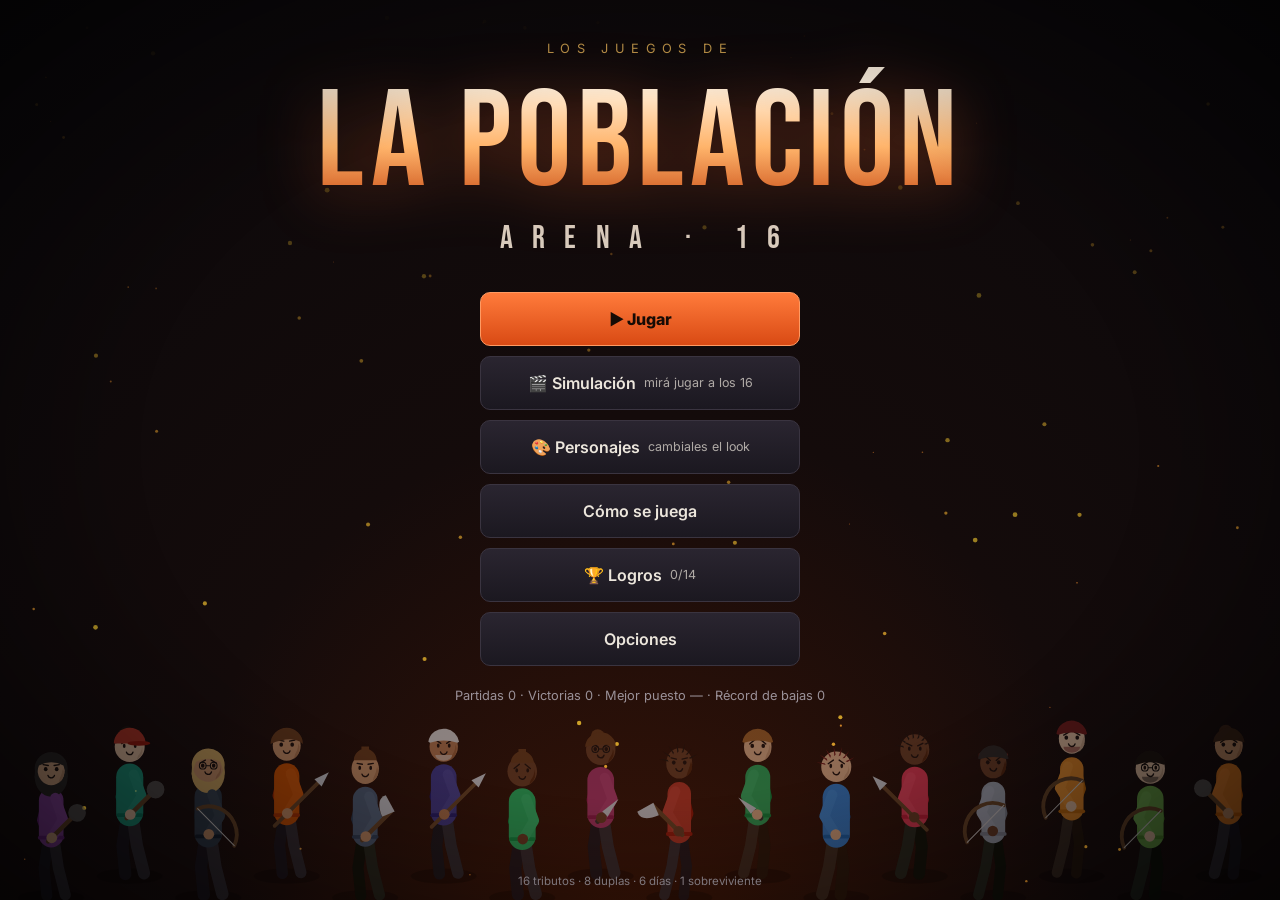
==== commit 8a4661fc: "Editor de personajes (piel, pelo, peinado, ropa, barba, accesorios, altura, contextura) Co-Authored-" ====
--- a/arena16-completo.html
+++ b/arena16-completo.html
@@ -173,6 +173,18 @@
 
 .w{opacity:0;animation:wIn .35s forwards;display:inline-block}
 @keyframes wIn{from{opacity:0;transform:translateY(4px);filter:blur(3px)}to{opacity:1;transform:none;filter:none}}
+
+.ed{display:grid;grid-template-columns:260px 1fr;gap:16px}
+.ed .pv{display:flex;flex-direction:column;align-items:center;gap:10px;padding:14px}
+.ed .pv canvas{width:200px;height:250px;border-radius:14px}
+.erow{display:grid;grid-template-columns:110px 1fr;gap:10px;align-items:center;padding:9px 0;border-bottom:1px solid var(--line);font-size:.85rem}
+.sw{display:flex;flex-wrap:wrap;gap:6px}
+.sw button{width:28px;height:28px;border-radius:8px;border:2px solid transparent}
+.sw button.on{border-color:#fff;box-shadow:0 0 0 2px var(--ember)}
+.seg{display:flex;flex-wrap:wrap;gap:6px}.seg .btn{padding:.45em .8em;font-size:.8rem}.seg .btn.on{border-color:var(--ember);color:var(--ember)}
+.mini{display:grid;grid-template-columns:repeat(8,1fr);gap:6px;margin-bottom:14px}
+.mini img{width:100%;border-radius:10px;border:2px solid transparent;cursor:pointer}.mini img.on{border-color:var(--ember)}
+@media (max-width:900px){.ed{grid-template-columns:1fr}.erow{grid-template-columns:90px 1fr}}
 </style>
 </head>
 <body>
@@ -374,12 +386,15 @@
 const SKINS = ['#f2d0b1', '#e7b893', '#d29b72', '#b97d55', '#8d5a3b', '#6b4029'];
 const HAIRS = ['#1b1512', '#3b2516', '#6b3e1f', '#a8692e', '#d9b36a', '#2a2a2a', '#7a1f1f', '#e0e0e0'];
 const SHIRTS = ['#c0392b', '#2e86de', '#27ae60', '#8e44ad', '#e67e22', '#16a085', '#d35400', '#2c3e50', '#b33771', '#3b3b98', '#6ab04c', '#f0932b', '#4b6584', '#a5b1c2', '#eb3b5a', '#20bf6b'];
-function lookOf(ch) {
+let LOOKS = {}; try { LOOKS = JSON.parse(localStorage.getItem('pob_looks') || '{}'); } catch (e) {}
+const PANTS = ['#2b2f3a', '#3a2f25', '#1f2a22', '#30303a', '#5a4a3a', '#1c2b45', '#6b6b6b', '#111111'];
+function lookOf(ch) { return { ...baseLook(ch), ...(LOOKS[ch.id] || {}) }; }
+function baseLook(ch) {
   const r = seeded(ch.name + 'pob');
   return {
     skin: SKINS[Math.floor(r() * SKINS.length)], hair: HAIRS[Math.floor(r() * HAIRS.length)], hs: Math.floor(r() * 7),
     shirt: SHIRTS[ch.id % SHIRTS.length], pants: ['#2b2f3a', '#3a2f25', '#1f2a22', '#30303a'][Math.floor(r() * 4)],
-    eye: r() < .5 ? 0 : 1, beard: r() < .25, acc: Math.floor(r() * 5), brow: r() * .3 - .15, h: 0.95 + r() * 0.12, w: 0.92 + r() * 0.16,
+    eye: r() < .5 ? 0 : 1, beard: r() < .25, acc: (v => v < .62 ? 0 : v < .77 ? 1 : v < .9 ? 2 : 3)(r()), brow: r() * .3 - .15, h: 0.95 + r() * 0.12, w: 0.92 + r() * 0.16,
   };
 }
 function shade(hex, a) { const n = parseInt(hex.slice(1), 16); let r = n >> 16, g = n >> 8 & 255, b = n & 255; r = clamp(r + a, 0, 255); g = clamp(g + a, 0, 255); b = clamp(b + a, 0, 255); return `rgb(${r|0},${g|0},${b|0})`; }
@@ -397,6 +412,7 @@
   else if (s === 5) { c.arc(x, y - R * .2, R * 1.0, Math.PI * 1.1, Math.PI * 1.9); c.quadraticCurveTo(x, y - R * .85, x - R * .8, y - R * .6); }
   else { c.arc(x, y - R * .12, R * 1.03, Math.PI * 1.02, Math.PI * 1.98); c.quadraticCurveTo(x + R * .2, y - R * .5, x - R * 1.0, y - R * .2); }
   c.fill();
+  if (L.acc === 3) { c.fillStyle = L.capc || '#c0392b'; c.beginPath(); c.arc(x, y - R * .2, R * 1.04, Math.PI, 0); c.fill(); c.fillStyle = shade(L.capc || '#c0392b', -30); c.beginPath(); c.ellipse(x + R * .6, y - R * .22, R * .75, R * .16, 0, 0, 7); c.fill(); }
 }
 function drawFace(c, L, x, y, R, mood) {
   // mood: 0 normal, 1 dolor, 2 muerto, 3 furia
@@ -1171,14 +1187,42 @@
   <div style="display:flex;gap:10px;justify-content:center;margin:20px 0 40px"><button class="btn primary" id="again">Otra simulación</button><button class="btn" id="home">Menú</button></div></div></div>`);
   Snd.play('win'); confetti(); $('#again').onclick = simStart; $('#home').onclick = screenTitle;
 }
+// ---------- Editor de personajes ----------
+function screenLooks(id) {
+  const ch = CHARS[id], L = lookOf(ch), cur = LOOKS[id] || {};
+  const set = (k, v) => { LOOKS[id] = { ...(LOOKS[id] || {}), [k]: v }; try { localStorage.setItem('pob_looks', JSON.stringify(LOOKS)); } catch (e) {} for (const key in portraitCache) delete portraitCache[key]; screenLooks(id); };
+  const sw = (k, arr) => `<div class="sw">${arr.map(c => `<button style="background:${c}" class="${L[k] === c ? 'on' : ''}" data-k="${k}" data-v="${c}" aria-label="${c}"></button>`).join('')}</div>`;
+  const seg = (k, opts) => `<div class="seg">${opts.map(([v, n]) => `<button class="btn ${L[k] === v ? 'on' : ''}" data-k="${k}" data-n="${v}">${n}</button>`).join('')}</div>`;
+  view(`<div class="screen" style="justify-content:flex-start"><div class="wrap" style="max-width:980px"><div class="title-row"><div><span class="tag">Editor</span><h2>Personajes</h2></div><button class="btn ghost" id="bk">← Menú</button></div>
+  <div class="mini">${CHARS.map(c => `<img src="${portrait(c, 96)}" data-id="${c.id}" class="${c.id === id ? 'on' : ''}" title="${cap(c.name)}">`).join('')}</div>
+  <div class="ed"><div class="card pv"><canvas id="pv"></canvas><div class="disp" style="font-size:2rem">${cap(ch.name)}</div><button class="btn ghost" id="rs" ${LOOKS[id] ? '' : 'disabled'}>Volver al original</button></div>
+  <div class="card" style="padding:6px 18px">
+  <div class="erow"><span>Piel</span>${sw('skin', SKINS)}</div>
+  <div class="erow"><span>Color de pelo</span>${sw('hair', HAIRS)}</div>
+  <div class="erow"><span>Peinado</span>${seg('hs', [[0, 'Corto'], [1, 'Parado'], [2, 'Flequillo'], [3, 'Largo'], [4, 'Rodete'], [5, 'Rapado'], [6, 'Al costado']])}</div>
+  <div class="erow"><span>Remera</span>${sw('shirt', SHIRTS)}</div>
+  <div class="erow"><span>Pantalón</span>${sw('pants', PANTS)}</div>
+  <div class="erow"><span>Barba</span>${seg('beard', [[false, 'No'], [true, 'Sí']])}</div>
+  <div class="erow"><span>Accesorio</span>${seg('acc', [[0, 'Nada'], [1, 'Anteojos'], [2, 'Vincha'], [3, 'Gorra']])}</div>
+  ${L.acc === 3 ? `<div class="erow"><span>Color de gorra</span>${sw('capc', SHIRTS)}</div>` : ''}
+  <div class="erow"><span>Altura</span><input id="e-h" type="range" class="range" min=".85" max="1.15" step=".01" value="${L.h}"></div>
+  <div class="erow"><span>Contextura</span><input id="e-w" type="range" class="range" min=".8" max="1.3" step=".01" value="${L.w}"></div>
+  </div></div></div></div>`);
+  previewLoop(ch);
+  $('#bk').onclick = screenTitle;
+  app.querySelectorAll('.mini img').forEach(i => i.onclick = () => screenLooks(+i.dataset.id));
+  app.querySelectorAll('[data-k]').forEach(b => b.onclick = () => set(b.dataset.k, b.dataset.v !== undefined ? b.dataset.v : (b.dataset.n === 'true' ? true : b.dataset.n === 'false' ? false : +b.dataset.n)));
+  $('#e-h').onchange = e => set('h', +e.target.value); $('#e-w').onchange = e => set('w', +e.target.value);
+  $('#rs').onclick = () => { delete LOOKS[id]; try { localStorage.setItem('pob_looks', JSON.stringify(LOOKS)); } catch (e) {} for (const key in portraitCache) delete portraitCache[key]; screenLooks(id); };
+}
 // ---------- Título ----------
 function screenTitle() {
   BG.set(true); Snd.music('menu');
   view(`<div class="screen" style="padding-bottom:20vh"><div class="logo"><div class="kicker">Los Juegos de</div><h1>LA POBLACIÓN</h1><div class="sub">ARENA · 16</div></div>
-  <div class="menu">${savedInfo() ? `<button class="btn primary" id="b-cont">▶ Continuar <small>${savedInfo()}</small></button>` : ''}<button class="btn ${savedInfo() ? '' : 'primary'}" id="b-play">${savedInfo() ? 'Nueva partida' : '▶ Jugar'}</button><button class="btn" id="b-sim">🎬 Simulación <small>mirá jugar a los 16</small></button><button class="btn" id="b-how">Cómo se juega</button><button class="btn" id="b-ach">🏆 Logros <small>${Object.keys(ACH).length}/${Object.keys(ACHS).length}</small></button><button class="btn" id="b-opt">Opciones</button></div>
+  <div class="menu">${savedInfo() ? `<button class="btn primary" id="b-cont">▶ Continuar <small>${savedInfo()}</small></button>` : ''}<button class="btn ${savedInfo() ? '' : 'primary'}" id="b-play">${savedInfo() ? 'Nueva partida' : '▶ Jugar'}</button><button class="btn" id="b-sim">🎬 Simulación <small>mirá jugar a los 16</small></button><button class="btn" id="b-look">🎨 Personajes <small>cambiales el look</small></button><button class="btn" id="b-how">Cómo se juega</button><button class="btn" id="b-ach">🏆 Logros <small>${Object.keys(ACH).length}/${Object.keys(ACHS).length}</small></button><button class="btn" id="b-opt">Opciones</button></div>
   <p class="mut" style="margin-top:22px;font-size:.8rem;text-align:center">Partidas ${REC.plays} · Victorias ${REC.wins} · Mejor puesto ${REC.best === 16 ? '—' : '#' + REC.best} · Récord de bajas ${REC.kills}</p></div>
   <div class="foot">16 tributos · 8 duplas · 6 días · 1 sobreviviente</div>`);
-  $('#b-play').onclick = screenSelect; $('#b-how').onclick = screenHow; $('#b-opt').onclick = screenOptions; $('#b-ach').onclick = screenAch; $('#b-sim').onclick = simStart; lineup();
+  $('#b-play').onclick = screenSelect; $('#b-how').onclick = screenHow; $('#b-opt').onclick = screenOptions; $('#b-ach').onclick = screenAch; $('#b-sim').onclick = simStart; $('#b-look').onclick = () => screenLooks(0); lineup();
   const bc = $('#b-cont'); if (bc) bc.onclick = () => { if (!loadGame()) { clearSave(); return screenTitle(); } busy = false; Snd.music('map'); screenGame(); toast('Partida recuperada'); };
 }
 function screenHow() {
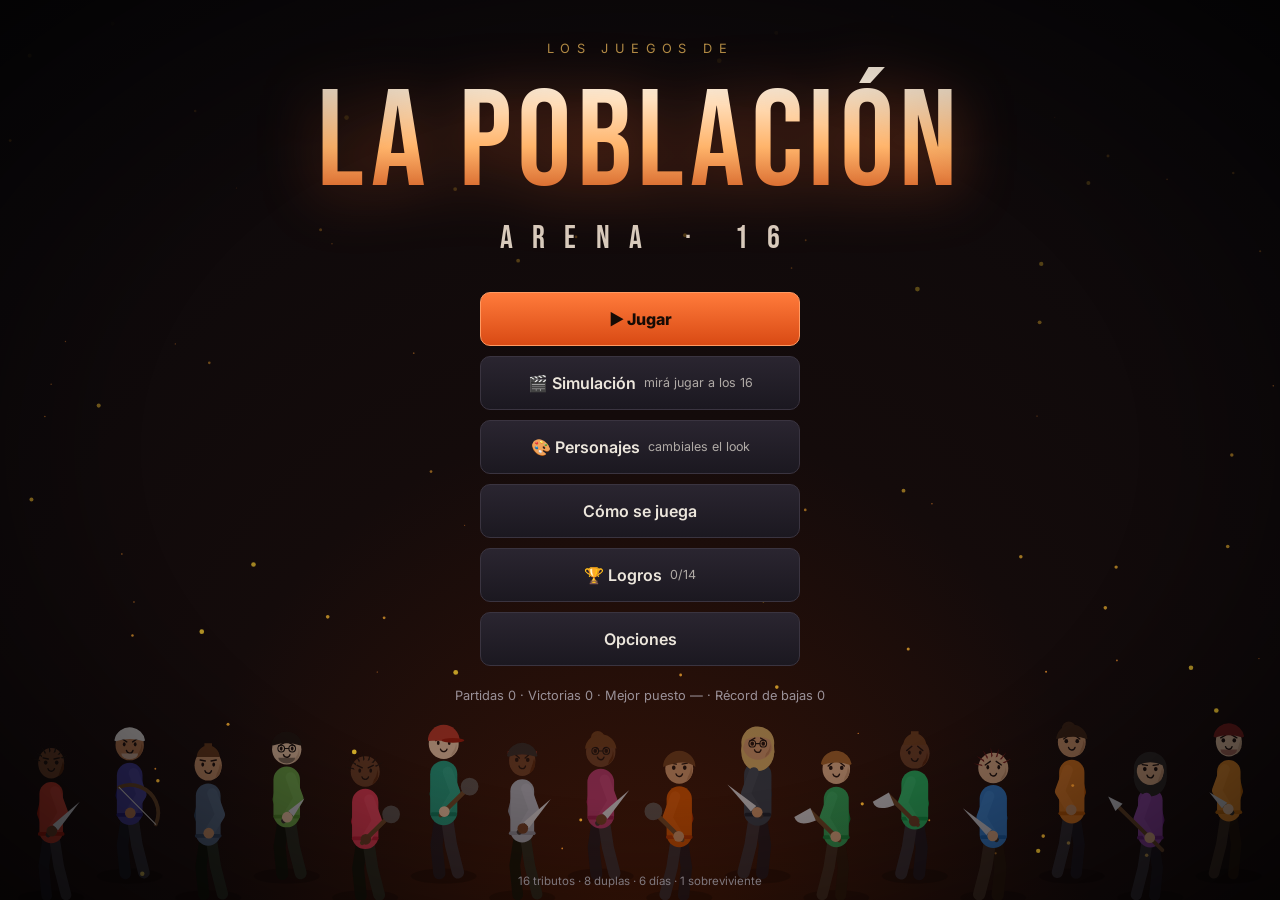
==== commit 94cd56cd: "Comentarios del compañero según la lealtad, 6 escenas nuevas, fix de final sin ganador Co-Authored-B" ====
--- a/arena16-completo.html
+++ b/arena16-completo.html
@@ -729,7 +729,8 @@
     if (Math.random() < .64) { kill(t, k); addLog(killLine(k, t), 'k'); }
     else { hurt(t, rnd(15, 35)); l.sec = pick(SECTORS[l.sec].adj.filter(x => !G.closed.includes(x)).concat([0])); }
   });
-  wl.forEach(t => { if (Math.random() < .6) { const before = t.alive; hurt(t, rnd(6, 30)); if (before && !t.alive) addLog(`<b>${cap(t.name)}</b> ganó la pelea pero murió desangrado`, 'k'); } });
+  const last = aliveTeams().length <= 2;
+  wl.forEach(t => { if (Math.random() < .6) { const before = t.alive; hurt(t, last ? Math.min(rnd(6, 30), t.hp - 1) : rnd(6, 30)); if (before && !t.alive) addLog(`<b>${cap(t.name)}</b> ganó la pelea pero murió desangrado`, 'k'); } });
   if (!l.m.some(t => t.alive)) { w.inv.push(...l.inv); l.inv = []; l.m.forEach(t => { if (t.weapon) { const r = w.m.find(x => x.alive && (!x.weapon || ITEMS[x.weapon].w < ITEMS[t.weapon].w)); if (r) r.weapon = t.weapon; } }); }
 }
 function aiResolve() {
@@ -823,6 +824,27 @@
     { t: 'Ir al festín', run: () => { G.feast = 1; return ['Mañana a la mañana, la Cornucopia. Si vas, conseguís algo raro seguro... y una pelea casi segura.']; } },
     { t: 'Ni loco', run: () => ['Que se maten entre ellos.'] }] },
 ];
+SCENES.push(
+  { b: ['ruins', 'corn'], title: 'Una cámara caída', text: 'Entre los escombros hay una de las cámaras del Consejo, todavía encendida. La lucecita roja te mira.', opts: [
+    { t: 'Hablarle a la gente de tu casa', run: () => { fame(10); heal(G.P, 5); return ['Les decís que estás bien, que no se preocupen. Mentís, pero bien. +audiencia', 'good']; } },
+    { t: 'Romperla de una patada', run: () => { fame(Math.random() < .5 ? 12 : -8); return ['La pisás hasta que se apaga. Algunos aplauden, otros no.']; } }] },
+  { b: ['river', 'beach'], title: 'Algo flota', text: 'Una mochila flota en el agua, enganchada en unas ramas a cinco metros de la orilla.', opts: [
+    { t: 'Nadar hasta ella', sub: 'Resistencia', run: () => { const r = chk('res', 10); if (r.ok) return [`Llegás con los brazos acalambrados. Adentro: ${give(rollLoot(.45))}. ${r.s}`, 'good']; hurt(G.P, 12); return [`La corriente te arrastra contra una piedra. -12 vida. ${r.s}`, 'bad']; } },
+    { t: 'Engancharla con un palo largo', sub: 'Astucia', run: () => { const r = chk('ast', 10); if (r.ok) return [`Paciencia y maña. ${give(rollLoot(.35))}. ${r.s}`, 'good']; return [`Se suelta y se la lleva el río. ${r.s}`]; } }] },
+  { b: ['forest', 'field', 'swamp'], title: 'Huellas frescas', minDay: 2, text: 'Huellas de dos personas, frescas. Van hacia el mismo lado que vos.', opts: [
+    { t: 'Seguirlas y emboscarlos', run: () => { G.forceEnc = 1; G.trackBonus = 1; fame(4); return ['Los alcanzás sin que te vean. Vas a pegar primero.', 'good']; } },
+    { t: 'Borrar las tuyas y desviarte', run: () => { G.hidden = 1; return ['Caminás por las piedras un buen rato. Nadie te va a seguir.', 'good']; } }] },
+  { b: null, title: 'El himno', minDay: 3, text: 'De golpe suena el himno del Consejo por toda la arena, a todo volumen. Después, silencio. Alguien grita a lo lejos.', opts: [
+    { t: 'Aprovechar el ruido para moverte', run: () => { fame(3); G.hidden = 1; return ['Nadie escucha tus pasos. Te reubicás sin problema.', 'good']; } },
+    { t: 'Quedarte quieto y escuchar', sub: 'Astucia', run: () => { const r = chk('ast', 9); if (r.ok) { G.trackBonus = 1; return [`El grito vino del sector de al lado. Sabés dónde hay alguien herido. ${r.s}`, 'good']; } return [`No sacás nada en limpio. ${r.s}`]; } }] },
+  { b: null, title: 'Pesadilla', needC: 1, text: () => `${C_()} se despierta gritando en medio de la noche. Si alguien estaba cerca, ahora sabe dónde están.`, opts: [
+    { t: 'Taparle la boca y calmarlo', run: () => { loyal(5); return ['Tiembla un rato largo. Después se duerme abrazado a la mochila.', 'good']; } },
+    { t: 'Levantar todo y moverse ya', run: () => { G.hidden = 1; loyal(-3); return ['Se van a oscuras. Llegan agotados pero a salvo.']; } },
+    { t: 'Retarlo', run: () => { loyal(-12); G.forceEnc = Math.random() < .4 ? 1 : 0; return [`"¿Sos boludo? ¡Nos van a encontrar!" ${C_()} no te contesta.`, 'bad']; } }] },
+  { b: ['mountain', 'cave'], title: 'Una grieta', text: 'Una grieta angosta en la roca. Adentro brilla algo metálico.', opts: [
+    { t: 'Meter el brazo', run: () => { if (Math.random() < .3) { hurt(G.P, 14); return ['Algo te muerde. Sacás el brazo sangrando. -14 vida.', 'bad']; } return [`Sacás ${give(pick(LOOT_RARE))}.`, 'good']; } },
+    { t: 'Pasar de largo', run: () => ['Hay cosas que es mejor no saber.'] }] },
+);
 // escenas con personajes concretos (async)
 const lonely = () => aliveT().filter(t => t.team !== 0 && G.teams[t.team].m.filter(x => x.alive).length === 1);
 const freeTeams = () => aliveTeams().filter(tm => !tm.player && !G.allies.includes(tm.id));
@@ -1103,6 +1125,13 @@
 document.addEventListener('pointerdown', () => Snd.init(), { once: false });
 Snd.setVol(Opt.music, Opt.sfx);
 
+const COMP_LINES = {
+  alta: ['Si salimos de esta, el asado lo pago yo.', 'Te cubro, andá tranquilo.', 'Nunca pensé que iba a confiar tanto en vos.', 'Vamos a salir los dos. Te lo juro.', 'Con vos al lado hasta me olvido de dónde estamos.'],
+  media: ['¿Escuchaste eso?', 'Mañana nos movemos temprano.', 'Este lugar me da mala espina.', 'Me duelen hasta las pestañas.', '¿Cuántos quedarán?', 'Extraño mi cama, loco.'],
+  baja: ['No me mires así.', 'Dormí vos primero... yo vigilo.', 'Ya veremos quién sale de acá.', 'Últimamente estás muy callado.', 'Yo no me olvido de nada, eh.'],
+  hambre: ['Me muero de hambre.', 'Si no comemos algo hoy, no llego.', 'Me comería hasta las bayas raras esas.'],
+  herido: ['No sé si aguanto mucho más.', 'Necesito curarme, en serio.', 'Me arde todo.'],
+};
 // ---------- Logros ----------
 const ACHS = {
   primera: ['🩸', 'Primera sangre', 'Eliminá a tu primer tributo.'], carnicero: ['🪓', 'Carnicero', '5 bajas en una sola partida.'],
@@ -1487,6 +1516,7 @@
   await endPhase(encMult, ambushP);
 }
 async function endPhase(encMult = 1, ambushP = .2) {
+  if (G.hidden) { encMult *= .3; G.hidden = 0; }
   aiMove();
   // encuentro en tu sector
   const here = teamsIn(G.sec).filter(tm => !G.allies.includes(tm.id));
@@ -1504,6 +1534,7 @@
   G.hunger = Math.max(0, G.hunger - (teamPerk('resist') ? 5 : 10));
   if (G.hunger === 0) { hurt(G.P, 8); hurt(G.C, 6); loyal(-4); toast('🍖 El hambre te está matando. -8 vida'); if (!G.P.alive) { G.P.killer = 'el hambre'; return gameOver(); } }
   if (G.C.alive && G.C.hp < G.C.maxhp * .3 && Math.random() < .3) loyal(-3);
+  if (G.C.alive && G.P.alive && Math.random() < .3) { const pool = G.hunger < 30 ? COMP_LINES.hambre : G.C.hp < G.C.maxhp * .35 ? COMP_LINES.herido : G.loyalty > 70 ? COMP_LINES.alta : G.loyalty < 30 ? COMP_LINES.baja : COMP_LINES.media; const l = pick(pool); addLog(`<b>${cap(G.C.name)}:</b> "${l}"`); toast(`💬 <b>${cap(G.C.name)}:</b> "${l}"`, 3200); }
   if (await checkEnd()) return;
   G.phase++;
   if (G.phase > 2) { await nightFall(); if (G.over) return; G.day++; G.phase = 0; await newDay(); if (G.over) return; }
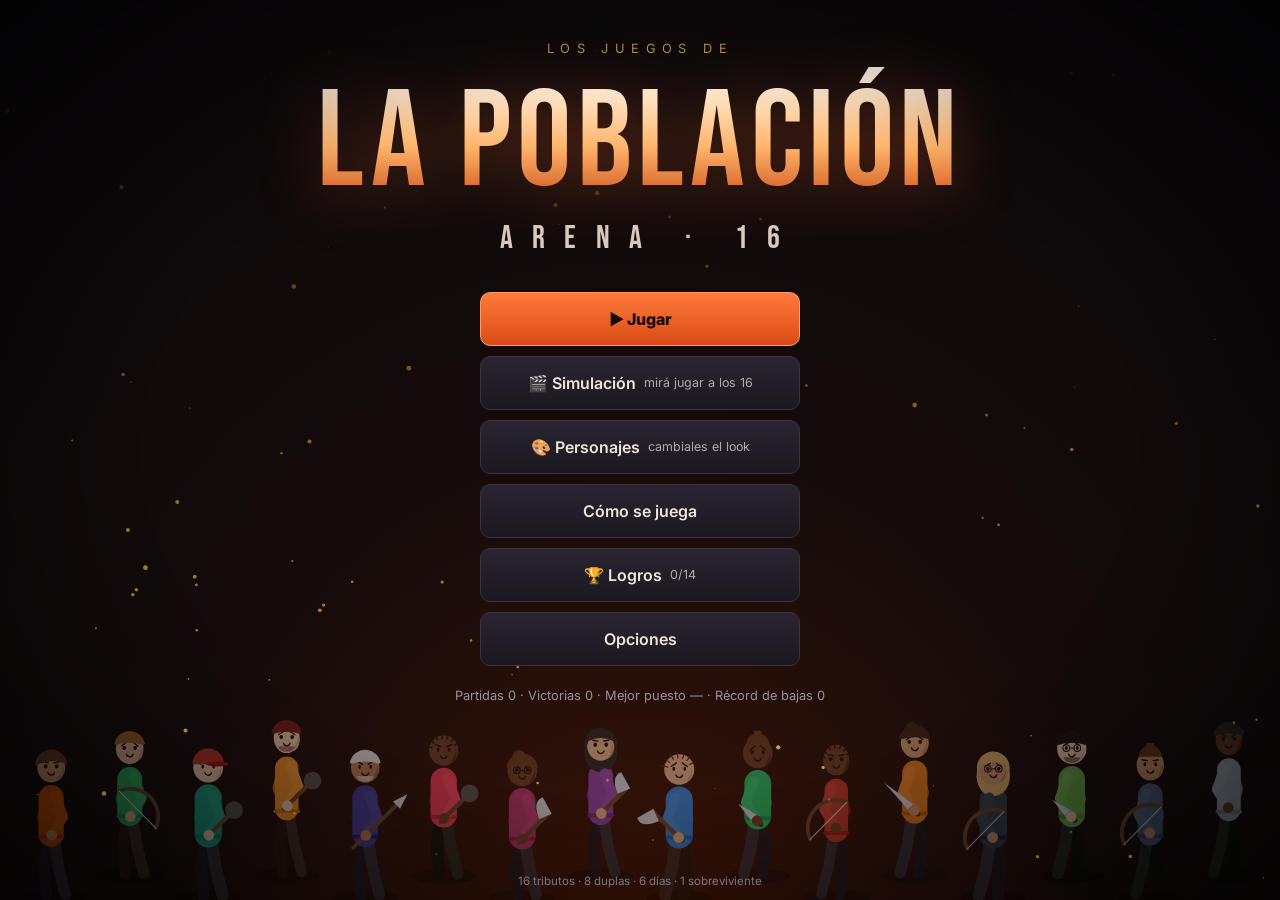
==== commit 643e72e6: "Globo de diálogo más arriba para no tapar nombres Co-Authored-By: Claude Opus 5.5 <noreply@anthropic" ====
--- a/arena16-completo.html
+++ b/arena16-completo.html
@@ -512,7 +512,7 @@
   c.restore();
   if (f.bubble && now - f.bubble.t0 < 2200 && !f.dead) {
     const k = now - f.bubble.t0, a = k < 150 ? k / 150 : k > 1900 ? (2200 - k) / 300 : 1, fs = Math.round(12 * s);
-    c.save(); c.globalAlpha = a; c.font = `700 ${fs}px Inter,sans-serif`; const tw = c.measureText(f.bubble.txt).width, bx = clamp(f.x - tw / 2 - 10, 4, c.canvas.width - tw - 24), by = f.y - 190 * s - (1 - a) * 8;
+    c.save(); c.globalAlpha = a; c.font = `700 ${fs}px Inter,sans-serif`; const tw = c.measureText(f.bubble.txt).width, bx = clamp(f.x - tw / 2 - 10, 4, c.canvas.width - tw - 24), by = f.y - 212 * s - (1 - a) * 8;
     c.fillStyle = '#fff'; c.beginPath(); c.roundRect ? c.roundRect(bx, by, tw + 20, fs + 14, 10) : c.rect(bx, by, tw + 20, fs + 14); c.fill();
     c.beginPath(); c.moveTo(f.x - 6, by + fs + 13); c.lineTo(f.x + 6, by + fs + 13); c.lineTo(f.x, by + fs + 22); c.fill();
     c.fillStyle = '#111'; c.textAlign = 'left'; c.fillText(f.bubble.txt, bx + 10, by + fs + 3); c.restore();
